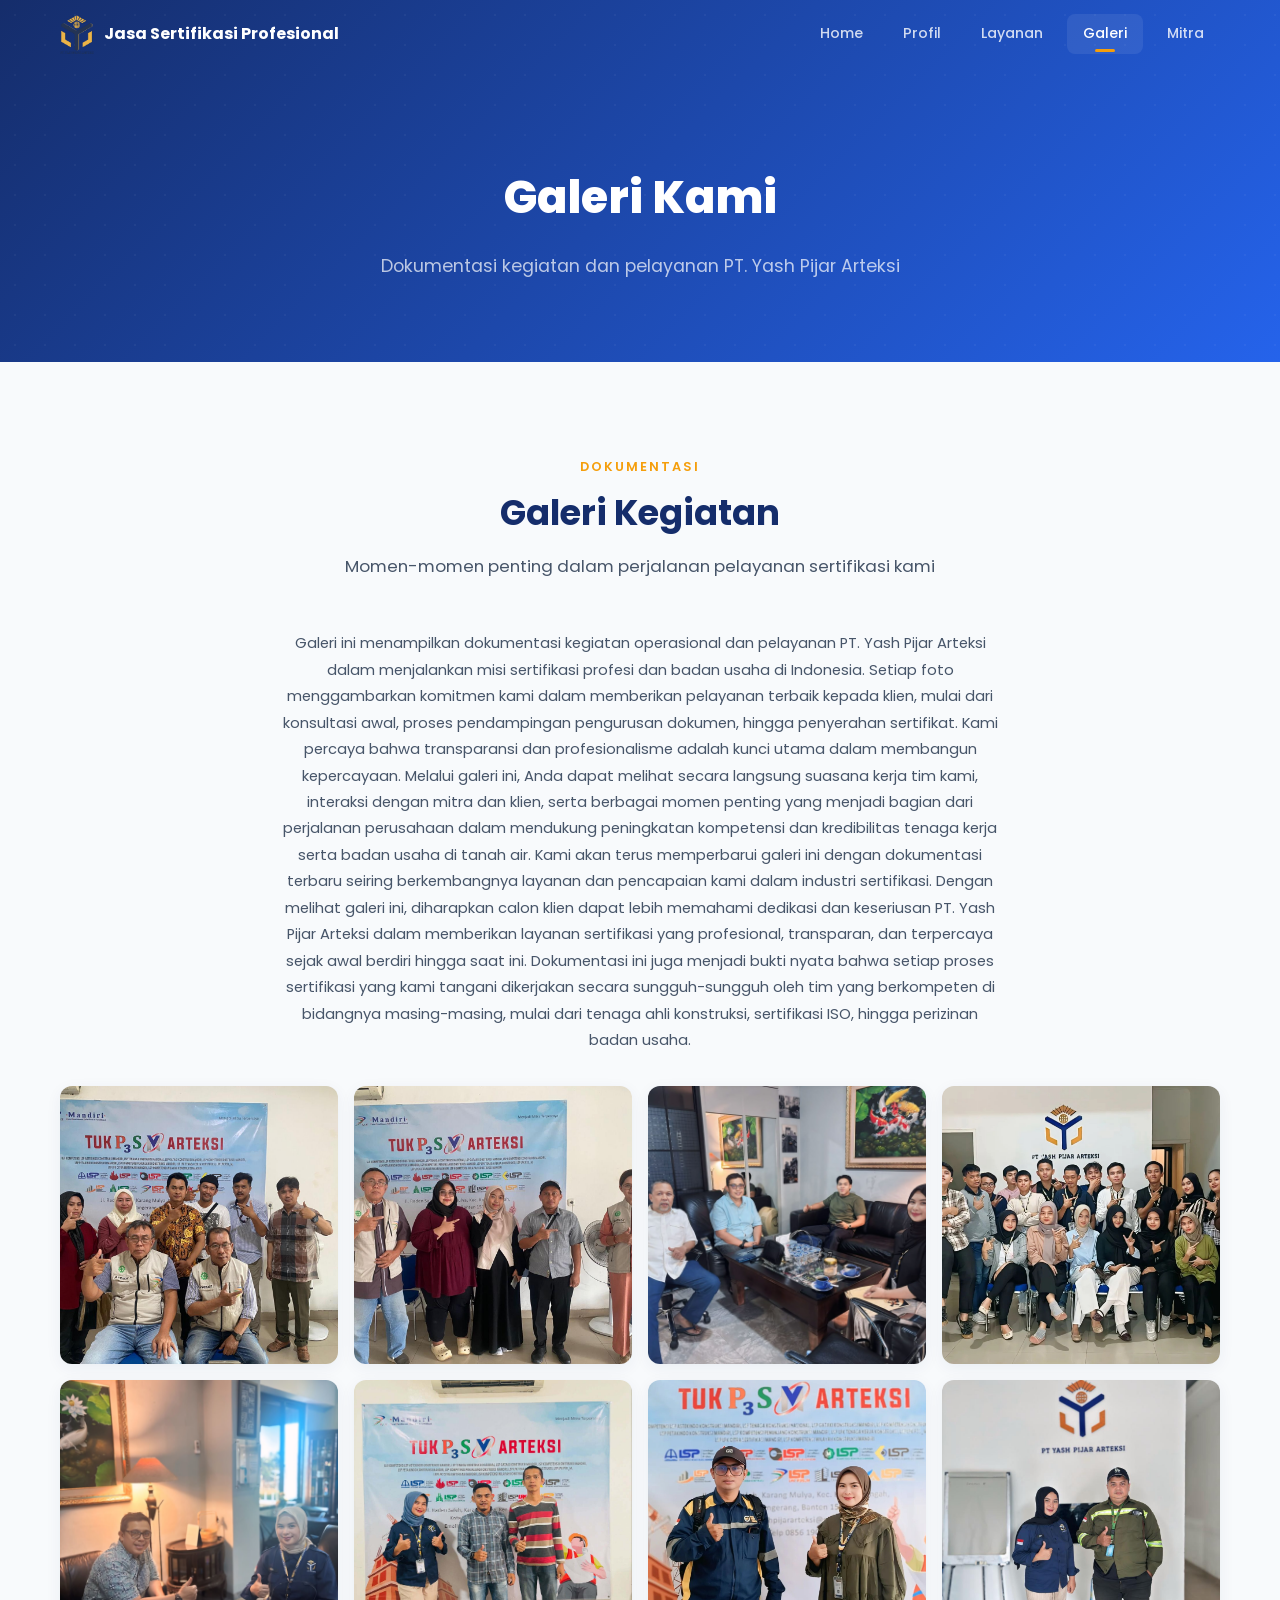
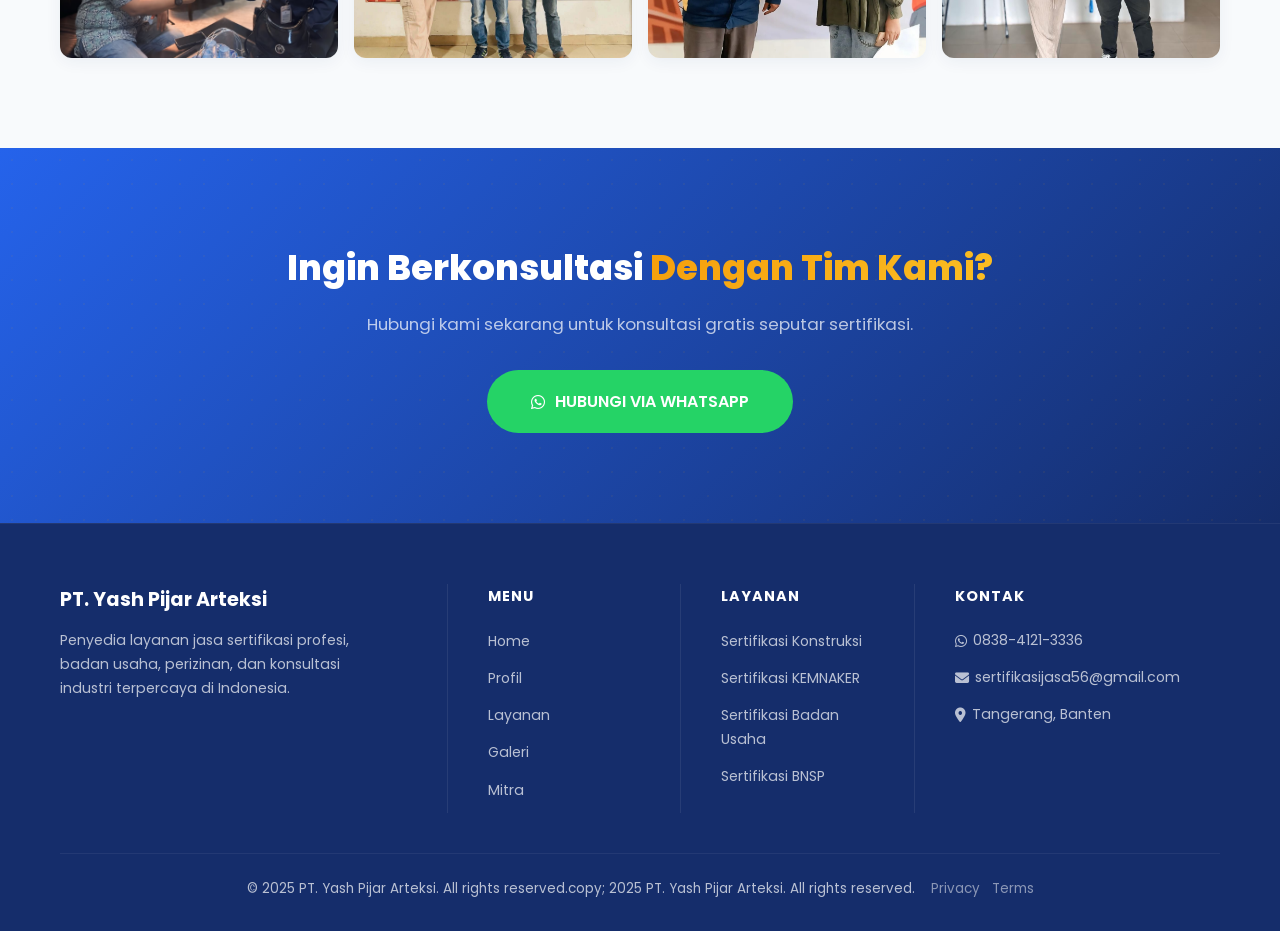
==== galeri.html @ 496b5fbd "tambah paragraf deskriptif di halaman mitra dan galeri untuk penuhi 300+ kata" ====
<!DOCTYPE html>
<html lang="id">
<head>
  <meta charset="UTF-8">
  <meta name="viewport" content="width=device-width, initial-scale=1.0, maximum-scale=1.0, user-scalable=no">
  <title>Galeri Kegiatan | PT. Yash Pijar Arteksi</title>
  <meta name="description" content="Galeri foto kegiatan dan dokumentasi PT. Yash Pijar Arteksi — perusahaan jasa sertifikasi profesi dan badan usaha di Tangerang.">
  <meta name="robots" content="index, follow">
  <link rel="canonical" href="https://gosertify.my.id/galeri.html">
  <meta property="og:title" content="Galeri Kegiatan | PT. Yash Pijar Arteksi">
  <meta property="og:description" content="Galeri foto kegiatan dan dokumentasi PT. Yash Pijar Arteksi.">
  <meta property="og:image" content="https://gosertify.my.id/assets/Logo/gosertify.svg">
  <meta property="og:url" content="https://gosertify.my.id/galeri.html">
  <meta property="og:type" content="website">
  <meta property="og:locale" content="id_ID">
  <meta name="twitter:card" content="summary_large_image">
  <meta name="twitter:title" content="Galeri Kegiatan | PT. Yash Pijar Arteksi">
  <meta name="twitter:description" content="Galeri foto kegiatan dan dokumentasi PT. Yash Pijar Arteksi.">
  <meta name="twitter:image" content="https://gosertify.my.id/assets/Logo/gosertify.svg">
  <link rel="icon" type="image/svg+xml" href="assets/Logo/gosertify.svg">
  <link rel="preconnect" href="https://fonts.googleapis.com">
  <link rel="preconnect" href="https://fonts.gstatic.com" crossorigin>
  <link href="https://fonts.googleapis.com/css2?family=Poppins:wght@400;500;600;700;800&display=swap&font-display=swap" rel="stylesheet">
  <link rel="stylesheet" href="https://cdnjs.cloudflare.com/ajax/libs/font-awesome/6.5.0/css/all.min.css">
  <link rel="stylesheet" href="css/style.css">
  <link rel="preload" href="assets/Logo/logo-pt-yash-pijar-arteksi-rev.png" as="image" type="image/png">
  <link rel="preload" href="css/style.css" as="style">
  <script type="application/ld+json">
  {
    "@context": "https://schema.org",
    "@type": "BreadcrumbList",
    "itemListElement": [
      { "@type": "ListItem", "position": 1, "name": "Home", "item": "https://gosertify.my.id/" },
      { "@type": "ListItem", "position": 2, "name": "Galeri", "item": "https://gosertify.my.id/galeri.html" }
    ]
  }
  </script>
</head>
<body>

  <!-- NAVBAR -->
  <nav class="navbar scrolled">
    <div class="container">
      <a href="index.html" class="nav-logo">
        <img src="assets/Logo/logo-pt-yash-pijar-arteksi-rev.png" alt="PT. Yash Pijar Arteksi - GoSertify" width="40" height="40" class="nav-logo-img">
        <span class="nav-logo-text">Jasa Sertifikasi Profesional</span>
      </a>
      <div class="nav-links">
        <a href="index.html">Home</a>
        <a href="profil.html">Profil</a>
        <a href="layanan.html">Layanan</a>
        <a href="galeri.html" class="active">Galeri</a>
        <a href="mitra.html">Mitra</a>
      </div>
      <button class="nav-hamburger" aria-label="Menu">
        <span></span>
        <span></span>
        <span></span>
      </button>
    </div>
  </nav>

  <!-- PAGE HEADER -->
  <section class="page-header">
    <div class="container">
      <h1 class="reveal">Galeri Kami</h1>
      <p class="reveal">Dokumentasi kegiatan dan pelayanan PT. Yash Pijar Arteksi</p>
    </div>
  </section>

  <!-- GALERI -->
  <section class="section-padding">
    <div class="container">
      <div class="text-center reveal">
        <span class="section-tag">Dokumentasi</span>
        <h2 class="section-title">Galeri Kegiatan</h2>
        <p class="section-subtitle">Momen-momen penting dalam perjalanan pelayanan sertifikasi kami</p>
        <p style="max-width:720px;margin:0 auto 32px;color:#475569;font-size:0.92rem;line-height:1.8;">
          Galeri ini menampilkan dokumentasi kegiatan operasional dan pelayanan PT. Yash Pijar Arteksi dalam menjalankan misi sertifikasi profesi dan badan usaha di Indonesia. Setiap foto menggambarkan komitmen kami dalam memberikan pelayanan terbaik kepada klien, mulai dari konsultasi awal, proses pendampingan pengurusan dokumen, hingga penyerahan sertifikat. Kami percaya bahwa transparansi dan profesionalisme adalah kunci utama dalam membangun kepercayaan. Melalui galeri ini, Anda dapat melihat secara langsung suasana kerja tim kami, interaksi dengan mitra dan klien, serta berbagai momen penting yang menjadi bagian dari perjalanan perusahaan dalam mendukung peningkatan kompetensi dan kredibilitas tenaga kerja serta badan usaha di tanah air. Kami akan terus memperbarui galeri ini dengan dokumentasi terbaru seiring berkembangnya layanan dan pencapaian kami dalam industri sertifikasi. Dengan melihat galeri ini, diharapkan calon klien dapat lebih memahami dedikasi dan keseriusan PT. Yash Pijar Arteksi dalam memberikan layanan sertifikasi yang profesional, transparan, dan terpercaya sejak awal berdiri hingga saat ini. Dokumentasi ini juga menjadi bukti nyata bahwa setiap proses sertifikasi yang kami tangani dikerjakan secara sungguh-sungguh oleh tim yang berkompeten di bidangnya masing-masing, mulai dari tenaga ahli konstruksi, sertifikasi ISO, hingga perizinan badan usaha.
        </p>
      </div>
      <div class="gallery-grid">
        <div class="gallery-item reveal"><img src="assets/Galeri/Galeri-Yash-Pijar-Arteksi-1.jpeg" alt="Dokumentasi kegiatan sertifikasi PT. Yash Pijar Arteksi" loading="lazy" width="400" height="400"></div>
        <div class="gallery-item reveal"><img src="assets/Galeri/Galeri-Yash-Pijar-Arteksi-2.jpeg" alt="Dokumentasi pelayanan sertifikasi" loading="lazy" width="400" height="400"></div>
        <div class="gallery-item reveal"><img src="assets/Galeri/Galeri-Yash-Pijar-Arteksi-3-1536x1152.jpeg" alt="Kegiatan tim PT. Yash Pijar Arteksi" loading="lazy" width="400" height="400"></div>
        <div class="gallery-item reveal"><img src="assets/Galeri/Galeri-Yash-Pijar-Arteksi-4.jpg" alt="Foto bersama klien sertifikasi" loading="lazy" width="400" height="400"></div>
        <div class="gallery-item reveal"><img src="assets/Galeri/Galeri-Yash-Pijar-Arteksi-5.jpeg" alt="Dokumentasi GoSertify" loading="lazy" width="400" height="400"></div>
        <div class="gallery-item reveal"><img src="assets/Galeri/Galeri-Yash-Pijar-Arteksi-6.jpg" alt="Kegiatan perusahaan jasa sertifikasi" loading="lazy" width="400" height="400"></div>
        <div class="gallery-item reveal"><img src="assets/Galeri/Galeri-Yash-Pijar-Arteksi-7a.jpg" alt="Pelayanan sertifikasi profesi" loading="lazy" width="400" height="400"></div>
        <div class="gallery-item reveal"><img src="assets/Galeri/Galeri-Yash-Pijar-Arteksi-8.jpeg" alt="Dokumentasi PT. Yash Pijar Arteksi" loading="lazy" width="400" height="400"></div>
      </div>
    </div>
  </section>

  <!-- CTA -->
  <section class="cta-section section-padding">
    <div class="container">
      <div class="reveal">
        <h2>Ingin Berkonsultasi <span>Dengan Tim Kami?</span></h2>
        <p>Hubungi kami sekarang untuk konsultasi gratis seputar sertifikasi.</p>
        <a href="https://wa.me/6283841213336?text=Halo%20ARIL%20HIDAYAT%2C%20saya%20tertarik%20dengan%20jasa%20sertifikasi%20dan%20perizinan%20yang%20ditawarkan.%20Saya%20ingin%20konsultasi." target="_blank" class="btn btn-wa btn-lg wa-link" aria-label="Hubungi via WhatsApp">
          <i class="fab fa-whatsapp"></i> HUBUNGI VIA WHATSAPP
        </a>
      </div>
    </div>
  </section>

  <!-- FOOTER -->
  <footer class="footer">
    <div class="container">
      <div class="footer-grid">
        <div class="footer-brand">
          <h3>PT. Yash Pijar Arteksi</h3>
          <p>Penyedia layanan jasa sertifikasi profesi, badan usaha, perizinan, dan konsultasi industri terpercaya di Indonesia.</p>

        </div>
        <div class="footer-col">
          <h4>Menu</h4>
          <ul>
            <li><a href="index.html">Home</a></li>
            <li><a href="profil.html">Profil</a></li>
            <li><a href="layanan.html">Layanan</a></li>
            <li><a href="galeri.html">Galeri</a></li>
            <li><a href="mitra.html">Mitra</a></li>
          </ul>
        </div>
        <div class="footer-col">
          <h4>Layanan</h4>
          <ul>
            <li><a href="layanan.html">Sertifikasi Konstruksi</a></li>
            <li><a href="layanan.html">Sertifikasi KEMNAKER</a></li>
            <li><a href="layanan.html">Sertifikasi Badan Usaha</a></li>
            <li><a href="layanan.html">Sertifikasi BNSP</a></li>
          </ul>
        </div>
        <div class="footer-col">
          <h4>Kontak</h4>
          <ul>
            <li><a href="https://wa.me/6283841213336" target="_blank"><i class="fab fa-whatsapp"></i> 0838-4121-3336</a></li>
            <li><a href="mailto:sertifikasijasa56@gmail.com"><i class="fas fa-envelope"></i> sertifikasijasa56@gmail.com</a></li>
            <li><a href="https://maps.google.com/?q=Ruko+Bumi+Permata+Indah+Jl+Raden+Saleh+No+48+Karang+Mulya+Karang+Tengah+Tangerang+Banten+15157" target="_blank"><i class="fas fa-map-marker-alt"></i> Tangerang, Banten</a></li>
          </ul>
        </div>
      </div>
      <div class="footer-bottom">
        <span><span>&copy; 2025 PT. Yash Pijar Arteksi. All rights reserved.</span>copy; 2025 PT. Yash Pijar Arteksi. All rights reserved. <a href="privacy.html" style="color:rgba(255,255,255,0.5);margin-left:12px;">Privacy</a> <a href="terms.html" style="color:rgba(255,255,255,0.5);margin-left:8px;">Terms</a></span>

      </div>
    </div>
  </footer>

  <!-- AdSense placeholder: footer (invisible until activated) -->
  <!-- <div class="ad-placement ad-footer" style="min-height:90px;background:transparent;margin:16px 0;display:none;"></div> -->

  <script defer src="js/main.js"></script>
</body>
</html>
---- css/style.css ----
*,
*::before,
*::after {
  margin: 0;
  padding: 0;
  box-sizing: border-box;
}

:root {
  --primary: #152D6B;
  --secondary: #2563EB;
  --accent: #F59E0B;
  --accent-hover: #d97706;
  --light: #F8FAFC;
  --text-dark: #1E293B;
  --text-light: #FFFFFF;
  --shadow-sm: 0 1px 3px rgba(0, 0, 0, 0.1);
  --shadow-md: 0 4px 20px rgba(0, 0, 0, 0.12);
  --shadow-lg: 0 10px 40px rgba(0, 0, 0, 0.2);
  --radius-sm: 8px;
  --radius-md: 12px;
  --radius-lg: 20px;
  --transition: 0.3s cubic-bezier(0.4, 0, 0.2, 1);
  --font: 'Poppins', sans-serif;
}

html {
  scroll-behavior: smooth;
  font-size: 16px;
  touch-action: pan-y;
}

body {
  font-family: var(--font);
  color: var(--text-dark);
  background: var(--light);
  line-height: 1.7;
  overflow-x: hidden;
}

a {
  text-decoration: none;
  color: inherit;
}

ul {
  list-style: none;
}

img {
  max-width: 100%;
  display: block;
}

.container {
  max-width: 1200px;
  margin: 0 auto;
  padding: 0 20px;
}

.section-padding {
  padding: 90px 0;
}

.section-tag {
  display: inline-block;
  font-size: 0.8rem;
  font-weight: 600;
  letter-spacing: 2px;
  text-transform: uppercase;
  color: var(--accent);
  margin-bottom: 12px;
}

.section-title {
  font-size: 2.2rem;
  font-weight: 700;
  color: var(--primary);
  margin-bottom: 16px;
  line-height: 1.3;
}

.section-subtitle {
  font-size: 1.05rem;
  color: #475569;
  max-width: 640px;
  margin: 0 auto 50px auto;
  text-align: center;
}

.text-center {
  text-align: center;
}

.btn {
  display: inline-flex;
  align-items: center;
  gap: 10px;
  padding: 14px 32px;
  border-radius: 50px;
  font-family: var(--font);
  font-size: 0.9rem;
  font-weight: 600;
  border: none;
  cursor: pointer;
  transition: var(--transition);
  white-space: nowrap;
}

.btn-primary {
  background: var(--accent);
  color: var(--primary);
}

.btn-primary:hover {
  background: var(--accent-hover);
  transform: translateY(-2px);
  box-shadow: 0 8px 25px rgba(245, 158, 11, 0.35);
}

.btn-outline {
  background: transparent;
  color: var(--text-light);
  border: 2px solid rgba(255, 255, 255, 0.3);
}

.btn-outline:hover {
  border-color: var(--accent);
  color: var(--accent);
  transform: translateY(-2px);
}

.btn-wa {
  background: #25D366;
  color: #fff;
}

.btn-wa:hover {
  background: #1da851;
  transform: translateY(-2px);
  box-shadow: 0 8px 25px rgba(37, 211, 102, 0.35);
}

.btn-lg {
  padding: 18px 44px;
  font-size: 1rem;
}

.btn-pulse {
  animation: pulse 2s infinite;
}

/* ===== NAVBAR ===== */
.navbar {
  position: fixed;
  top: 0;
  left: 0;
  right: 0;
  z-index: 1000;
  padding: 14px 0;
  transition: var(--transition);
  background: transparent;
}

.navbar.scrolled {
  background: rgba(21, 45, 107, 0.92);
  backdrop-filter: blur(16px);
  -webkit-backdrop-filter: blur(16px);
  border-bottom: 1px solid rgba(255, 255, 255, 0.06);
  padding: 10px 0;
}

.navbar .container {
  display: flex;
  align-items: center;
  justify-content: space-between;
  flex-wrap: nowrap;
}

.nav-logo {
  display: flex;
  align-items: center;
  gap: 10px;
}
.nav-logo-img {
  height: 40px;
  width: auto;
  display: block;
}
.nav-logo-text {
  color: var(--text-light);
  font-weight: 700;
  font-size: 1rem;
  white-space: nowrap;
}

.nav-links {
  display: flex;
  align-items: center;
  gap: 8px;
}

.nav-links a {
  color: rgba(255, 255, 255, 0.8);
  padding: 8px 16px;
  border-radius: 8px;
  font-size: 0.88rem;
  font-weight: 500;
  transition: var(--transition);
  position: relative;
}

.nav-links a:hover,
.nav-links a.active {
  color: var(--text-light);
  background: rgba(255, 255, 255, 0.08);
}

.nav-links a.active::after {
  content: '';
  position: absolute;
  bottom: 2px;
  left: 50%;
  transform: translateX(-50%);
  width: 20px;
  height: 3px;
  background: var(--accent);
  border-radius: 2px;
}

.nav-hamburger {
  display: none;
  flex-direction: column;
  gap: 5px;
  cursor: pointer;
  padding: 8px;
  background: rgba(255,255,255,0.1);
  border: none;
  border-radius: 8px;
  margin-left: 8px;
}

.nav-hamburger span {
  width: 26px;
  height: 2.5px;
  background: var(--text-light);
  border-radius: 2px;
  transition: var(--transition);
}

.nav-hamburger.active span:nth-child(1) {
  transform: rotate(45deg) translate(5px, 5px);
}

.nav-hamburger.active span:nth-child(2) {
  opacity: 0;
}

.nav-hamburger.active span:nth-child(3) {
  transform: rotate(-45deg) translate(5px, -5px);
}

/* ===== HERO ===== */
.hero {
  min-height: 100vh;
  background: linear-gradient(135deg, var(--primary) 0%, var(--secondary) 70%, #0F2440 100%);
  display: flex;
  align-items: center;
  position: relative;
  overflow: hidden;
  padding-top: 80px;
}

.hero::before {
  content: '';
  position: absolute;
  inset: 0;
  background-image: radial-gradient(rgba(255, 255, 255, 0.04) 1px, transparent 1px);
  background-size: 30px 30px;
}

.hero-particles {
  position: absolute;
  inset: 0;
  overflow: hidden;
}

.hero-particles span {
  position: absolute;
  width: 6px;
  height: 6px;
  background: rgba(245, 158, 11, 0.25);
  border-radius: 50%;
  animation: float 8s infinite ease-in-out;
}

.hero-particles span:nth-child(1) { top: 15%; left: 10%; animation-delay: 0s; }
.hero-particles span:nth-child(2) { top: 30%; left: 85%; animation-delay: 1s; width: 10px; height: 10px; }
.hero-particles span:nth-child(3) { top: 70%; left: 20%; animation-delay: 2s; }
.hero-particles span:nth-child(4) { top: 55%; left: 75%; animation-delay: 3s; width: 8px; height: 8px; }
.hero-particles span:nth-child(5) { top: 85%; left: 50%; animation-delay: 4s; }
.hero-particles span:nth-child(6) { top: 20%; left: 45%; animation-delay: 0.5s; }

@keyframes float {
  0%, 100% { transform: translateY(0) scale(1); opacity: 0.4; }
  50% { transform: translateY(-30px) scale(1.3); opacity: 0.8; }
}

.hero .container {
  position: relative;
  z-index: 2;
  text-align: center;
}

.hero-badge {
  display: inline-flex;
  align-items: center;
  gap: 8px;
  background: rgba(245, 158, 11, 0.12);
  border: 1px solid rgba(245, 158, 11, 0.25);
  color: var(--accent);
  padding: 8px 20px;
  border-radius: 50px;
  font-size: 0.82rem;
  font-weight: 500;
  margin-bottom: 28px;
}

.hero-title {
  font-size: 3.5rem;
  font-weight: 800;
  color: var(--text-light);
  line-height: 1.15;
  margin-bottom: 20px;
}

.hero-title .highlight {
  background: linear-gradient(135deg, var(--accent), #FBBF24);
  -webkit-background-clip: text;
  -webkit-text-fill-color: transparent;
  background-clip: text;
}

.hero-title .cursor {
  display: inline-block;
  width: 3px;
  height: 1em;
  background: var(--accent);
  margin-left: 4px;
  animation: blink 0.8s infinite;
  vertical-align: text-bottom;
}

@keyframes blink {
  0%, 100% { opacity: 1; }
  50% { opacity: 0; }
}

.hero-subtitle {
  font-size: 1.15rem;
  color: rgba(255, 255, 255, 0.7);
  max-width: 620px;
  margin: 0 auto 36px auto;
}

.hero-actions {
  display: flex;
  align-items: center;
  justify-content: center;
  gap: 16px;
  flex-wrap: wrap;
  margin-bottom: 50px;
}

.hero-stats {
  display: flex;
  justify-content: center;
  gap: 40px;
  flex-wrap: wrap;
}

.hero-stat {
  text-align: center;
}

.hero-stat .number {
  font-size: 2.5rem;
  font-weight: 800;
  color: var(--accent);
  line-height: 1.2;
}

.hero-stat .label {
  font-size: 0.85rem;
  color: rgba(255, 255, 255, 0.6);
  font-weight: 400;
}

.hero-features {
  display: grid;
  grid-template-columns: repeat(4, 1fr);
  gap: 20px;
  margin-top: 50px;
  max-width: 900px;
  margin-left: auto;
  margin-right: auto;
}

.hero-feature {
  background: rgba(255, 255, 255, 0.05);
  border: 1px solid rgba(255, 255, 255, 0.08);
  border-radius: var(--radius-md);
  padding: 20px;
  text-align: center;
  transition: var(--transition);
}

.hero-feature:hover {
  background: rgba(255, 255, 255, 0.1);
  transform: translateY(-4px);
}

.hero-feature .icon {
  font-size: 1.5rem;
  color: var(--accent);
  margin-bottom: 8px;
}

.hero-feature h4 {
  color: var(--text-light);
  font-size: 0.8rem;
  font-weight: 600;
  letter-spacing: 0.5px;
}

@media (min-width: 769px) {
  .hero-features {
    gap: 0;
  }
  .hero-feature {
    border-right: 1px solid rgba(255,255,255,0.12);
    border-radius: 0;
  }
  .hero-feature:first-child {
    border-radius: var(--radius-md) 0 0 var(--radius-md);
  }
  .hero-feature:last-child {
    border-right: none;
    border-radius: 0 var(--radius-md) var(--radius-md) 0;
  }
  .footer-grid > * {
    border-right: 1px solid rgba(255,255,255,0.08);
    padding-right: 40px;
  }
  .footer-grid > *:last-child {
    border-right: none;
  }
}

/* ===== PAGE HEADER ===== */
.page-header {
  padding: 160px 0 80px;
  background: linear-gradient(135deg, var(--primary) 0%, var(--secondary) 100%);
  position: relative;
  overflow: hidden;
  text-align: center;
}

.page-header::before {
  content: '';
  position: absolute;
  inset: 0;
  background-image: radial-gradient(rgba(255, 255, 255, 0.04) 1px, transparent 1px);
  background-size: 30px 30px;
}

.page-header h1 {
  font-size: 2.8rem;
  font-weight: 800;
  color: var(--text-light);
  margin-bottom: 16px;
  position: relative;
  z-index: 1;
}

.page-header p {
  font-size: 1.1rem;
  color: rgba(255, 255, 255, 0.7);
  max-width: 600px;
  margin: 0 auto;
  position: relative;
  z-index: 1;
}

/* ===== ABOUT SECTION ===== */
.about-grid {
  display: grid;
  grid-template-columns: 1fr 1fr;
  gap: 60px;
  align-items: center;
}

.about-content {
  position: relative;
  padding-left: 24px;
}

.about-content::before {
  content: '';
  position: absolute;
  left: 0;
  top: 0;
  width: 4px;
  height: 100%;
  background: linear-gradient(180deg, var(--accent), var(--accent-hover));
  border-radius: 4px;
}

.about-content > .section-tag {
  margin-bottom: 8px;
}

.about-content > .section-title {
  margin-bottom: 20px;
}

.about-content p {
  color: #475569;
  margin-bottom: 20px;
  font-size: 1rem;
  line-height: 1.8;
}

.about-content p strong {
  color: var(--primary);
}

.about-visual {
  display: grid;
  grid-template-columns: 1fr 1fr;
  gap: 16px;
}

.about-card {
  background: var(--text-light);
  border-radius: var(--radius-md);
  padding: 28px 24px;
  box-shadow: 0 4px 20px rgba(21, 45, 107, 0.06);
  text-align: center;
  transition: all 0.3s ease;
  border: 1px solid #E2E8F0;
}

.about-card:hover {
  transform: translateY(-6px);
  box-shadow: 0 8px 30px rgba(21, 45, 107, 0.1);
  border-color: var(--accent);
}

.about-card .icon {
  width: 56px;
  height: 56px;
  border-radius: 16px;
  background: linear-gradient(135deg, rgba(245, 158, 11, 0.1), rgba(245, 158, 11, 0.05));
  display: flex;
  align-items: center;
  justify-content: center;
  font-size: 1.4rem;
  color: var(--accent);
  margin: 0 auto 14px;
  transition: all 0.3s ease;
}

.about-card:hover .icon {
  background: linear-gradient(135deg, var(--accent), var(--accent-hover));
  color: #fff;
  transform: scale(1.1) rotate(-5deg);
}

.about-card h4 {
  font-size: 1rem;
  font-weight: 700;
  color: var(--primary);
  margin-bottom: 6px;
}

.about-card p {
  font-size: 0.85rem;
  color: #475569;
  margin: 0;
}

/* ===== VISI MISI ===== */
.visi-misi-grid {
  display: grid;
  grid-template-columns: 1fr 1fr;
  gap: 40px;
}

.visi-card,
.misi-card {
  background: var(--text-light);
  border-radius: var(--radius-lg);
  padding: 40px;
  box-shadow: 0 4px 20px rgba(21, 45, 107, 0.06);
  border: 1px solid #E2E8F0;
  transition: all 0.3s ease;
  position: relative;
  overflow: hidden;
}

.visi-card::after,
.misi-card::after {
  content: '';
  position: absolute;
  top: 0;
  left: 0;
  right: 0;
  height: 4px;
  border-radius: var(--radius-lg) var(--radius-lg) 0 0;
}

.visi-card::after { background: linear-gradient(90deg, #2563EB, #60A5FA); }
.misi-card::after { background: linear-gradient(90deg, var(--accent), var(--accent-hover)); }

.visi-card:hover,
.misi-card:hover {
  box-shadow: 0 12px 40px rgba(21, 45, 107, 0.1);
  transform: translateY(-4px);
}

.visi-card .icon,
.misi-card .icon {
  width: 56px;
  height: 56px;
  border-radius: 16px;
  display: flex;
  align-items: center;
  justify-content: center;
  font-size: 1.4rem;
  margin-bottom: 20px;
}

.visi-card .icon {
  background: linear-gradient(135deg, #DBEAFE, #EFF6FF);
  color: #2563EB;
}

.misi-card .icon {
  background: linear-gradient(135deg, #FEF3C7, #FFFBEB);
  color: var(--accent-hover);
}

.visi-card h3,
.misi-card h3 {
  font-size: 1.4rem;
  font-weight: 700;
  color: var(--primary);
  margin-bottom: 14px;
}

.visi-card p {
  color: #475569;
  font-style: italic;
  font-size: 1rem;
}

.misi-card ul {
  display: flex;
  flex-direction: column;
  gap: 14px;
}

.misi-card ul li {
  display: flex;
  align-items: flex-start;
  gap: 12px;
  color: #475569;
  font-size: 0.95rem;
}

.misi-card ul li i {
  color: var(--accent);
  margin-top: 4px;
  flex-shrink: 0;
}

/* ===== KEY POINTS ===== */
.keypoints-grid {
  display: grid;
  grid-template-columns: repeat(4, 1fr);
  gap: 24px;
}

.keypoint-card {
  background: var(--text-light);
  border-radius: var(--radius-md);
  padding: 32px 24px;
  text-align: center;
  box-shadow: 0 4px 20px rgba(21, 45, 107, 0.06);
  border: 1px solid #E2E8F0;
  transition: all 0.3s ease;
  position: relative;
}

.keypoint-card:hover {
  transform: translateY(-8px);
  box-shadow: 0 12px 40px rgba(21, 45, 107, 0.1);
  border-color: var(--accent);
}

.keypoint-card .icon {
  width: 64px;
  height: 64px;
  border-radius: 50%;
  background: linear-gradient(135deg, rgba(245, 158, 11, 0.1), rgba(245, 158, 11, 0.05));
  display: flex;
  align-items: center;
  justify-content: center;
  font-size: 1.5rem;
  color: var(--accent);
  margin: 0 auto 16px;
  transition: var(--transition);
}

.keypoint-card:hover .icon {
  background: linear-gradient(135deg, var(--accent), var(--accent-hover));
  color: #fff;
  transform: scale(1.1);
}

.keypoint-card h4 {
  font-size: 1rem;
  font-weight: 700;
  color: var(--primary);
  margin-bottom: 8px;
}

.keypoint-card p {
  font-size: 0.85rem;
  color: #475569;
}

/* ===== SERVICE LIST (LAYANAN PAGE) ===== */
.services-list {
  display: flex;
  flex-direction: column;
  gap: 40px;
  max-width: 960px;
  margin: 0 auto;
}

.service-item {
  display: flex;
  align-items: center;
  gap: 40px;
  background: var(--text-light);
  border-radius: var(--radius-lg);
  padding: 0;
  box-shadow: 0 8px 30px rgba(21, 45, 107, 0.06);
  transition: var(--transition);
  overflow: hidden;
}

.service-item:hover {
  box-shadow: 0 12px 40px rgba(21, 45, 107, 0.1);
  transform: translateY(-4px);
}

.service-item-img {
  flex: 0 0 280px;
  height: 280px;
  overflow: hidden;
}

.service-item-img img {
  width: 100%;
  height: 100%;
  object-fit: cover;
  display: block;
  transition: var(--transition);
}

.service-item:hover .service-item-img img {
  transform: scale(1.05);
}

.service-item-body {
  flex: 1;
  padding: 32px 32px 32px 0;
}

.service-item-reverse {
  flex-direction: row-reverse;
}

.service-item-reverse .service-item-body {
  padding: 32px 0 32px 32px;
}

.service-item-header {
  display: flex;
  align-items: center;
  gap: 16px;
  margin-bottom: 16px;
}

.service-item-num {
  flex-shrink: 0;
  width: 48px;
  height: 48px;
  border-radius: 12px;
  background: linear-gradient(135deg, var(--accent), var(--accent-hover));
  color: #fff;
  display: flex;
  align-items: center;
  justify-content: center;
  font-size: 1rem;
  font-weight: 800;
}

.service-item-header h3 {
  font-size: 1.2rem;
  font-weight: 700;
  color: var(--primary);
  line-height: 1.3;
}

.service-item-desc {
  color: #475569;
  font-size: 0.92rem;
  line-height: 1.7;
  margin-bottom: 20px;
}

.service-item-tags {
  display: flex;
  flex-wrap: wrap;
  gap: 8px;
}

.service-item-tags span {
  background: linear-gradient(135deg, rgba(245, 158, 11, 0.08), rgba(245, 158, 11, 0.03));
  color: #92400E;
  padding: 6px 16px;
  border-radius: 20px;
  font-size: 0.8rem;
  font-weight: 600;
  transition: var(--transition);
}

.service-item-tags span:hover {
  background: linear-gradient(135deg, var(--accent), var(--accent-hover));
  color: #fff;
  transform: translateY(-2px);
}

@media (max-width: 768px) {
  .services-list {
    gap: 28px;
  }
  .service-item {
    flex-direction: column;
    gap: 0;
  }
  .service-item-reverse {
    flex-direction: column;
  }
  .service-item-img {
    flex: none;
    width: 100%;
    height: 200px;
  }
  .service-item-body {
    padding: 24px 20px;
  }
  .service-item-reverse .service-item-body {
    padding: 24px 20px;
  }
  .service-item-header {
    gap: 12px;
  }
  .service-item-num {
    width: 40px;
    height: 40px;
    font-size: 0.85rem;
  }
  .service-item-header h3 {
    font-size: 1rem;
  }
  .service-item-desc {
    font-size: 0.85rem;
  }
  .service-item-tags span {
    font-size: 0.75rem;
    padding: 4px 12px;
  }
}

@media (max-width: 480px) {
  .services-list {
    gap: 20px;
  }
  .service-item-img {
    height: 160px;
  }
  .service-item-body {
    padding: 20px 16px;
  }
  .service-item-reverse .service-item-body {
    padding: 20px 16px;
  }
  .service-item-header {
    flex-direction: column;
    align-items: flex-start;
    gap: 8px;
  }
  .service-item-num {
    width: 36px;
    height: 36px;
    font-size: 0.8rem;
  }
  .service-item-header h3 {
    font-size: 0.92rem;
  }
  .service-item-desc {
    font-size: 0.82rem;
  }
  .service-item-tags span {
    font-size: 0.72rem;
    padding: 4px 10px;
  }
}

/* ===== SERVICES ===== */
.services-grid {
  display: grid;
  grid-template-columns: repeat(4, 1fr);
  gap: 24px;
}

.service-card {
  background: var(--text-light);
  border-radius: var(--radius-md);
  padding: 32px 24px;
  text-align: center;
  box-shadow: var(--shadow-sm);
  border: 1px solid #E2E8F0;
  transition: var(--transition);
  position: relative;
  overflow: hidden;
}

.service-card::before {
  content: '';
  position: absolute;
  top: 0;
  left: 0;
  right: 0;
  height: 4px;
  background: linear-gradient(90deg, var(--accent), var(--accent-hover));
  transform: scaleX(0);
  transition: var(--transition);
}

.service-card:hover::before {
  transform: scaleX(1);
}

.service-card:hover {
  transform: translateY(-8px);
  box-shadow: var(--shadow-md);
}

.service-card .icon {
  width: 60px;
  height: 60px;
  border-radius: 16px;
  background: linear-gradient(135deg, rgba(245, 158, 11, 0.1), rgba(245, 158, 11, 0.05));
  display: flex;
  align-items: center;
  justify-content: center;
  font-size: 1.4rem;
  color: var(--accent);
  margin: 0 auto 18px;
  transition: var(--transition);
}

.service-card:hover .icon {
  background: linear-gradient(135deg, var(--accent), var(--accent-hover));
  color: #fff;
}

.service-card h4 {
  font-size: 1rem;
  font-weight: 700;
  color: var(--primary);
  margin-bottom: 10px;
}

.service-card p {
  font-size: 0.85rem;
  color: #475569;
}

/* ===== BADGE GRID ===== */
.badge-grid {
  display: grid;
  grid-template-columns: repeat(4, 1fr);
  gap: 14px;
}

.badge-item {
  background: var(--text-light);
  border: 1px solid #E2E8F0;
  border-radius: var(--radius-sm);
  padding: 16px 12px;
  text-align: center;
  font-size: 0.78rem;
  font-weight: 600;
  color: var(--text-dark);
  transition: var(--transition);
  cursor: default;
  box-shadow: var(--shadow-sm);
}

.badge-item:hover {
  transform: scale(1.05);
  border-color: var(--accent);
  box-shadow: 0 8px 25px rgba(245, 158, 11, 0.2);
  color: var(--accent);
  background: #FFFBEB;
}

/* ===== MITRA / PARTNERS ===== */
.mitra-grid {
  display: grid;
  grid-template-columns: repeat(5, 1fr);
  gap: 20px;
}

.carousel-scroll {
  position: relative;
  display: flex;
  align-items: center;
}

.carousel-scroll .scroll-x {
  flex: 1;
}

.carousel-btn {
  display: none;
  position: absolute;
  top: 50%;
  transform: translateY(-50%);
  z-index: 3;
  width: 36px;
  height: 36px;
  border-radius: 50%;
  border: 2px solid #E2E8F0;
  background: var(--text-light);
  color: var(--primary);
  font-size: 0.9rem;
  cursor: pointer;
  align-items: center;
  justify-content: center;
  transition: var(--transition);
  box-shadow: var(--shadow-sm);
}

.carousel-btn.prev {
  left: -6px;
}

.carousel-btn.next {
  right: -6px;
}

.carousel-btn:hover {
  border-color: var(--accent);
  color: var(--accent);
  box-shadow: 0 4px 15px rgba(245, 158, 11, 0.2);
}

@media (max-width: 768px) {
  .carousel-btn {
    display: flex;
    left: 4px;
    right: auto;
  }
  .carousel-btn.next {
    left: auto;
    right: 4px;
  }
  .carousel-scroll .scroll-x {
    display: flex;
    gap: 12px;
    overflow-x: auto;
    scroll-snap-type: x mandatory;
    padding: 8px 48px;
    flex-wrap: nowrap;
    -ms-overflow-style: none;
    scrollbar-width: none;
    touch-action: pan-x;
  }
  .carousel-scroll .scroll-x::-webkit-scrollbar {
    display: none;
  }
  .carousel-scroll .scroll-x > * {
    flex: 0 0 85%;
    scroll-snap-align: center;
  }
  .services-grid.scroll-x {
    display: flex;
    gap: 12px;
    overflow-x: auto;
    flex-wrap: nowrap;
    touch-action: pan-x;
    padding: 0 48px;
  }
  .services-grid.scroll-x > * {
    flex: 0 0 85%;
    scroll-snap-align: center;
  }
  #institusiGrid.scroll-x {
    display: flex;
    gap: 12px;
    overflow-x: auto;
    flex-wrap: nowrap;
    touch-action: pan-x;
    padding: 0 48px;
  }
  #institusiGrid.scroll-x > * {
    flex: 0 0 100%;
    scroll-snap-align: center;
  }
}

@media (max-width: 480px) {
  .carousel-btn {
    width: 30px;
    height: 30px;
    font-size: 0.75rem;
    left: 2px;
  }
  .carousel-btn.next {
    left: auto;
    right: 2px;
  }
  .carousel-scroll .scroll-x > *,
  .services-grid.scroll-x > * {
    flex: 0 0 88%;
  }
  #institusiGrid.scroll-x > * {
    flex: 0 0 100%;
  }
  .carousel-scroll .scroll-x {
    padding: 8px 38px;
  }
  .services-grid.scroll-x {
    padding: 0 38px;
  }
  #institusiGrid.scroll-x {
    padding: 0 38px;
  }
}

/* ===== GALLERY ===== */
.gallery-grid {
  display: grid;
  grid-template-columns: repeat(4, 1fr);
  gap: 16px;
}

.gallery-item {
  border-radius: var(--radius-md);
  overflow: hidden;
  box-shadow: 0 4px 16px rgba(21, 45, 107, 0.06);
  transition: var(--transition);
  aspect-ratio: 1;
}

.gallery-item:hover {
  box-shadow: 0 8px 30px rgba(21, 45, 107, 0.12);
  transform: scale(1.03);
}

.gallery-item img {
  width: 100%;
  height: 100%;
  object-fit: cover;
  display: block;
  transition: var(--transition);
}

.gallery-item:hover img {
  transform: scale(1.08);
}

@media (max-width: 768px) {
  .gallery-grid {
    grid-template-columns: repeat(2, 1fr);
    gap: 12px;
  }
}

@media (max-width: 480px) {
  .gallery-grid {
    grid-template-columns: repeat(2, 1fr);
    gap: 8px;
  }
}

/* ===== MITRA ===== */
.mitra-card {
  background: var(--text-light);
  border-radius: var(--radius-md);
  padding: 32px 16px;
  text-align: center;
  transition: var(--transition);
  box-shadow: 0 6px 24px rgba(21, 45, 107, 0.06);
  display: flex;
  flex-direction: column;
  align-items: center;
}

.mitra-card:hover {
  transform: translateY(-6px);
  box-shadow: 0 12px 36px rgba(21, 45, 107, 0.1);
}

.mitra-card h4 {
  font-size: 0.95rem;
  font-weight: 700;
  color: var(--primary);
  margin-top: 12px;
  margin-bottom: 4px;
}

.mitra-card p {
  font-size: 0.78rem;
  color: #94A3B8;
  max-width: 100%;
}

/* ===== MITRA SLIDER ===== */
.mitra-slider {
  position: relative;
  max-width: 960px;
  margin: 48px auto 0;
  overflow: hidden;
  padding: 0 52px;
}

.mitra-slider-track {
  display: flex;
  transition: transform 0.5s cubic-bezier(0.25, 0.46, 0.45, 0.94);
}

.mitra-slide {
  flex: 0 0 100%;
  display: flex;
  flex-direction: column;
  align-items: center;
  justify-content: center;
  text-align: center;
  padding: 40px 24px;
  box-sizing: border-box;
}

.mitra-slide-logo {
  width: 120px;
  height: 120px;
  border-radius: 50%;
  background: var(--text-light);
  box-shadow: 0 6px 24px rgba(21, 45, 107, 0.06);
  display: flex;
  align-items: center;
  justify-content: center;
  padding: 20px;
  margin-bottom: 20px;
  transition: transform 0.3s ease, box-shadow 0.3s ease;
}

.mitra-slide:hover .mitra-slide-logo {
  transform: translateY(-6px) scale(1.05);
  box-shadow: 0 12px 36px rgba(21, 45, 107, 0.12);
}

.mitra-slide-logo img {
  max-width: 100%;
  max-height: 100%;
  object-fit: contain;
}

.mitra-slide h4 {
  font-size: 1.05rem;
  font-weight: 700;
  color: var(--primary);
  margin-bottom: 6px;
}

.mitra-slide p {
  font-size: 0.85rem;
  color: #94A3B8;
  max-width: 260px;
  line-height: 1.4;
}

.mitra-slider-btn {
  position: absolute;
  top: 50%;
  transform: translateY(-50%);
  z-index: 3;
  width: 40px;
  height: 40px;
  border-radius: 50%;
  border: 2px solid #E2E8F0;
  background: var(--text-light);
  color: var(--primary);
  font-size: 1rem;
  cursor: pointer;
  display: flex;
  align-items: center;
  justify-content: center;
  transition: all 0.3s ease;
  box-shadow: 0 2px 12px rgba(21, 45, 107, 0.08);
}

.mitra-slider-btn:hover {
  border-color: var(--accent);
  color: var(--accent);
  box-shadow: 0 4px 16px rgba(245, 158, 11, 0.2);
}

.mitra-slider-prev { left: 4px; }
.mitra-slider-next { right: 4px; }

.mitra-slider-dots {
  display: flex;
  justify-content: center;
  gap: 8px;
  margin-top: 20px;
}

.mitra-slider-dots .dot {
  width: 10px;
  height: 10px;
  border-radius: 50%;
  border: none;
  background: #CBD5E1;
  cursor: pointer;
  transition: all 0.3s ease;
  padding: 0;
}

.mitra-slider-dots .dot.active {
  background: var(--primary);
  transform: scale(1.25);
}

@media (min-width: 769px) {
  .mitra-slider {
    padding: 0 60px;
  }
  .mitra-slide {
    flex: 0 0 calc(100% / 3);
  }
}

@media (max-width: 768px) {
  .mitra-slider-btn {
    width: 36px;
    height: 36px;
    font-size: 0.9rem;
  }
  .mitra-slider-dots {
    display: none;
  }
}

@media (max-width: 480px) {
  .mitra-slider {
    padding: 0 36px;
  }
  .mitra-slider-btn {
    width: 32px;
    height: 32px;
    font-size: 0.8rem;
  }
  .mitra-slider-prev { left: 0; }
  .mitra-slider-next { right: 0; }
  .mitra-slide-logo {
    width: 100px;
    height: 100px;
    padding: 16px;
  }
}

/* ===== LOCATION ===== */
.location-info {
  display: grid;
  grid-template-columns: 1fr 1.5fr;
  gap: 40px;
  align-items: start;
}

.location-detail {
  background: var(--text-light);
  border-radius: var(--radius-md);
  padding: 32px;
  box-shadow: var(--shadow-sm);
  border: 1px solid #E2E8F0;
}

.location-detail h3 {
  font-size: 1.2rem;
  font-weight: 700;
  color: var(--primary);
  margin-bottom: 16px;
}

.location-detail .info-item {
  display: flex;
  gap: 14px;
  margin-bottom: 18px;
  align-items: flex-start;
}

.location-detail .info-item i {
  color: var(--accent);
  font-size: 1.1rem;
  margin-top: 4px;
  width: 20px;
  text-align: center;
}

.location-detail .info-item p {
  color: #475569;
  font-size: 0.92rem;
}

.location-map {
  border-radius: var(--radius-md);
  overflow: hidden;
  box-shadow: var(--shadow-sm);
  border: 1px solid #E2E8F0;
}

.location-map iframe {
  width: 100%;
  height: 320px;
  display: block;
  border: none;
}

/* ===== CTA SECTION ===== */
.cta-section {
  background: linear-gradient(135deg, var(--secondary) 0%, var(--primary) 100%);
  text-align: center;
  position: relative;
  overflow: hidden;
}

.cta-section::before {
  content: '';
  position: absolute;
  inset: 0;
  background-image: radial-gradient(rgba(245, 158, 11, 0.06) 1px, transparent 1px);
  background-size: 24px 24px;
}

.cta-section .container {
  position: relative;
  z-index: 1;
}

.cta-section h2 {
  font-size: 2.2rem;
  font-weight: 800;
  color: var(--text-light);
  margin-bottom: 12px;
}

.cta-section h2 span {
  background: linear-gradient(135deg, var(--accent), #FBBF24);
  -webkit-background-clip: text;
  -webkit-text-fill-color: transparent;
  background-clip: text;
}

.cta-section p {
  color: rgba(255, 255, 255, 0.7);
  margin-bottom: 32px;
  font-size: 1.05rem;
}

/* ===== INSTITUSI GRID (MITRA PAGE) ===== */
#institusiGrid {
  display: flex;
  flex-wrap: wrap;
  justify-content: center;
  gap: 20px;
}
#institusiGrid .mitra-card {
  flex: 0 0 calc(25% - 20px);
  max-width: calc(25% - 20px);
  padding: 36px 20px;
  min-height: 220px;
  justify-content: center;
}
#institusiGrid .logo-wrap {
  width: 90px;
  height: 90px;
  border-radius: 50%;
  display: flex;
  align-items: center;
  justify-content: center;
  margin: 0 auto 16px;
  overflow: hidden;
  background: #fff;
  border: 2px solid #E2E8F0;
  transition: var(--transition);
}
#institusiGrid .mitra-card:hover .logo-wrap {
  border-color: var(--accent);
  box-shadow: 0 4px 20px rgba(245, 158, 11, 0.2);
}
#institusiGrid .logo-wrap img {
  width: 100%;
  height: 100%;
  object-fit: contain;
  padding: 8px;
}
#institusiGrid .mitra-card h4 {
  font-size: 0.9rem;
}
#institusiGrid .mitra-card p {
  font-size: 0.75rem;
}
@media (max-width: 1024px) {
  #institusiGrid .mitra-card {
    flex: 0 0 calc(33.33% - 20px);
    max-width: calc(33.33% - 20px);
    min-height: 200px;
  }
}
@media (max-width: 600px) {
  #institusiGrid {
    gap: 12px;
  }
  #institusiGrid .mitra-card {
    flex: 0 0 calc(33.33% - 12px);
    max-width: calc(33.33% - 12px);
    padding: 20px 12px;
    min-height: 170px;
  }
  #institusiGrid .mitra-card:last-child {
    margin: 0 auto;
  }
  #institusiGrid .logo-wrap {
    width: 64px;
    height: 64px;
    margin-bottom: 12px;
  }
  #institusiGrid .logo-wrap img {
    padding: 6px;
  }
  #institusiGrid .mitra-card h4 {
    font-size: 0.8rem;
  }
  #institusiGrid .mitra-card p {
    font-size: 0.68rem;
  }
}
@media (max-width: 380px) {
  #institusiGrid {
    gap: 10px;
  }
  #institusiGrid .mitra-card {
    flex: 0 0 calc(33.33% - 10px);
    max-width: calc(33.33% - 10px);
    padding: 16px 8px;
    min-height: 150px;
  }
  #institusiGrid .mitra-card:last-child {
    margin: 0 auto;
  }
  #institusiGrid .logo-wrap {
    width: 52px;
    height: 52px;
    margin-bottom: 8px;
  }
  #institusiGrid .logo-wrap img {
    padding: 4px;
  }
  #institusiGrid .mitra-card h4 {
    font-size: 0.75rem;
  }
  #institusiGrid .mitra-card p {
    font-size: 0.62rem;
  }
}

/* ===== FOOTER ===== */
.footer {
  background: var(--primary);
  color: rgba(255, 255, 255, 0.7);
  padding: 60px 0 30px;
  border-top: 1px solid rgba(255, 255, 255, 0.06);
}

.footer-grid {
  display: grid;
  grid-template-columns: 2fr 1fr 1fr 1.2fr;
  gap: 40px;
  margin-bottom: 40px;
}

.footer-brand h3 {
  font-size: 1.2rem;
  font-weight: 700;
  color: var(--text-light);
  margin-bottom: 12px;
}

.footer-brand p {
  font-size: 0.88rem;
  line-height: 1.7;
  max-width: 320px;
}

.footer-col h4 {
  font-size: 0.9rem;
  font-weight: 700;
  color: var(--text-light);
  margin-bottom: 18px;
  text-transform: uppercase;
  letter-spacing: 1px;
}

.footer-col ul li {
  margin-bottom: 10px;
}

.footer-col ul li a {
  font-size: 0.88rem;
  transition: var(--transition);
  display: inline-flex;
  align-items: center;
  gap: 6px;
}

.footer-col ul li a:hover {
  color: var(--accent);
  padding-left: 4px;
}

.footer-bottom {
  border-top: 1px solid rgba(255, 255, 255, 0.06);
  padding-top: 24px;
  display: flex;
  justify-content: center;
  align-items: center;
  flex-wrap: wrap;
  gap: 12px;
  font-size: 0.84rem;
}

.footer-socials {
  display: flex;
  gap: 12px;
}

.footer-socials a {
  width: 38px;
  height: 38px;
  border-radius: 50%;
  background: rgba(255, 255, 255, 0.06);
  display: flex;
  align-items: center;
  justify-content: center;
  font-size: 0.95rem;
  transition: var(--transition);
}

.footer-socials a:hover {
  background: var(--accent);
  color: var(--primary);
  transform: translateY(-3px);
}

/* ===== MODAL ===== */
.modal-overlay {
  position: fixed;
  inset: 0;
  z-index: 9999;
  background: rgba(0, 0, 0, 0.6);
  backdrop-filter: blur(6px);
  display: none;
  align-items: center;
  justify-content: center;
  padding: 20px;
}

.modal-overlay.active {
  display: flex;
}

.modal {
  background: var(--text-light);
  border-radius: var(--radius-lg);
  width: 100%;
  max-width: 480px;
  padding: 40px 36px 32px;
  position: relative;
  box-shadow: var(--shadow-lg);
  animation: modalIn 0.3s ease;
}

@keyframes modalIn {
  from { opacity: 0; transform: scale(0.92) translateY(20px); }
  to { opacity: 1; transform: scale(1) translateY(0); }
}

.modal-close {
  position: absolute;
  top: 16px;
  right: 16px;
  width: 36px;
  height: 36px;
  border-radius: 50%;
  border: none;
  background: #F1F5F9;
  color: #475569;
  font-size: 1.1rem;
  cursor: pointer;
  display: flex;
  align-items: center;
  justify-content: center;
  transition: var(--transition);
}

.modal-close:hover {
  background: #E2E8F0;
  color: var(--text-dark);
}

.modal-icon {
  width: 56px;
  height: 56px;
  border-radius: 16px;
  background: linear-gradient(135deg, rgba(245, 158, 11, 0.12), rgba(245, 158, 11, 0.06));
  display: flex;
  align-items: center;
  justify-content: center;
  font-size: 1.4rem;
  color: var(--accent);
  margin-bottom: 16px;
}

.modal h3 {
  font-size: 1.3rem;
  font-weight: 700;
  color: var(--primary);
  margin-bottom: 6px;
}

.modal .modal-service-name {
  font-size: 0.9rem;
  color: #475569;
  margin-bottom: 24px;
}

.modal-form {
  display: flex;
  flex-direction: column;
  gap: 16px;
}

.form-group {
  display: flex;
  flex-direction: column;
  gap: 6px;
}

.form-group label {
  font-size: 0.82rem;
  font-weight: 600;
  color: var(--text-dark);
}

.form-group input {
  padding: 12px 16px;
  border: 1.5px solid #E2E8F0;
  border-radius: var(--radius-sm);
  font-family: var(--font);
  font-size: 0.92rem;
  color: var(--text-dark);
  transition: var(--transition);
  background: var(--light);
}

.form-group input:focus {
  outline: none;
  border-color: var(--accent);
  box-shadow: 0 0 0 3px rgba(245, 158, 11, 0.12);
  background: #fff;
}

.modal-form .btn {
  width: 100%;
  justify-content: center;
  margin-top: 4px;
  padding: 14px;
}

.badge-item,
.service-card {
  cursor: pointer;
}

/* ===== SCROLL REVEAL ===== */
.reveal {
  opacity: 0;
  transform: translateY(30px);
  transition: opacity 0.7s ease, transform 0.7s ease;
}

.reveal.visible {
  opacity: 1;
  transform: translateY(0);
}

/* ===== PULSE ANIMATION ===== */
@keyframes pulse {
  0% { box-shadow: 0 0 0 0 rgba(37, 211, 102, 0.5); }
  70% { box-shadow: 0 0 0 16px rgba(37, 211, 102, 0); }
  100% { box-shadow: 0 0 0 0 rgba(37, 211, 102, 0); }
}

/* ===== WA MODAL ===== */
.wa-modal-overlay {
  position: fixed;
  inset: 0;
  z-index: 10002;
  background: rgba(0, 0, 0, 0.6);
  backdrop-filter: blur(6px);
  -webkit-backdrop-filter: blur(6px);
  display: none;
  align-items: center;
  justify-content: center;
  padding: 20px;
}
.wa-modal-overlay.active {
  display: flex;
}
.wa-modal-content {
  background: #fff;
  border-radius: var(--radius-lg);
  width: 100%;
  max-width: 500px;
  padding: 36px 32px 28px;
  position: relative;
  box-shadow: 0 20px 60px rgba(21, 45, 107, 0.3);
  animation: modalIn 0.3s ease;
  max-height: 90vh;
  overflow-y: auto;
}
.wa-modal-close {
  position: absolute;
  top: 16px;
  right: 16px;
  width: 36px;
  height: 36px;
  border-radius: 50%;
  border: none;
  background: #F1F5F9;
  color: #475569;
  font-size: 1.2rem;
  cursor: pointer;
  display: flex;
  align-items: center;
  justify-content: center;
  transition: var(--transition);
}
.wa-modal-close:hover {
  background: #E2E8F0;
  color: var(--text-dark);
}
.wa-modal-icon {
  width: 56px;
  height: 56px;
  border-radius: 16px;
  background: linear-gradient(135deg, rgba(37, 211, 102, 0.12), rgba(37, 211, 102, 0.06));
  display: flex;
  align-items: center;
  justify-content: center;
  font-size: 1.5rem;
  color: #25D366;
  margin-bottom: 16px;
}
.wa-modal-content h3 {
  font-size: 1.3rem;
  font-weight: 700;
  color: var(--primary);
  margin-bottom: 4px;
}
.wa-modal-desc {
  font-size: 0.88rem;
  color: #475569;
  margin-bottom: 22px;
}
.required {
  color: #EF4444;
}
.optional {
  color: #94A3B8;
  font-weight: 400;
}
.field-hint {
  display: block;
  font-size: 0.75rem;
  color: #94A3B8;
  margin-top: 4px;
}
.tujuan-options {
  display: flex;
  gap: 10px;
  flex-wrap: wrap;
}
.tujuan-chip {
  flex: 1;
  min-width: 140px;
  cursor: pointer;
}
.tujuan-chip input {
  position: absolute;
  opacity: 0;
  pointer-events: none;
}
.tujuan-chip span {
  display: flex;
  align-items: center;
  justify-content: center;
  gap: 6px;
  padding: 12px 16px;
  border: 2px solid #E2E8F0;
  border-radius: 12px;
  font-size: 0.85rem;
  font-weight: 500;
  color: #475569;
  transition: var(--transition);
  text-align: center;
  line-height: 1.3;
}
.tujuan-chip input:checked + span {
  border-color: var(--accent);
  background: #FFFBEB;
  color: var(--primary);
}
.tujuan-chip span:hover {
  border-color: var(--accent);
}
.service-selector {
  max-height: 200px;
  overflow-y: auto;
  border: 1.5px solid #E2E8F0;
  border-radius: var(--radius-sm);
  padding: 10px 12px;
  background: var(--light);
}
.service-selector::-webkit-scrollbar {
  width: 4px;
}
.service-selector::-webkit-scrollbar-thumb {
  background: #CBD5E1;
  border-radius: 2px;
}
.service-category {
  margin-bottom: 8px;
}
.service-category:last-child {
  margin-bottom: 0;
}
.service-cat-title {
  font-size: 0.72rem;
  font-weight: 700;
  color: var(--accent);
  text-transform: uppercase;
  letter-spacing: 0.5px;
  margin-bottom: 6px;
}
.service-chips {
  display: flex;
  flex-wrap: wrap;
  gap: 6px;
}
.service-chip {
  padding: 5px 10px;
  font-size: 0.75rem;
  font-weight: 500;
  color: #475569;
  background: #fff;
  border: 1.5px solid #E2E8F0;
  border-radius: 6px;
  cursor: pointer;
  transition: var(--transition);
  white-space: nowrap;
}
.service-chip:hover {
  border-color: var(--accent);
  color: var(--primary);
}
.service-chip.selected {
  border-color: var(--accent);
  background: #FFFBEB;
  color: var(--primary);
  font-weight: 600;
}
.wa-modal-content textarea {
  width: 100%;
  padding: 12px 16px;
  border: 1.5px solid #E2E8F0;
  border-radius: var(--radius-sm);
  font-family: var(--font);
  font-size: 0.9rem;
  color: var(--text-dark);
  transition: var(--transition);
  background: var(--light);
  resize: vertical;
}
.wa-modal-content textarea:focus {
  outline: none;
  border-color: var(--accent);
  box-shadow: 0 0 0 3px rgba(245, 158, 11, 0.12);
  background: #fff;
}
@media (max-width: 480px) {
  .wa-modal-content {
    padding: 28px 20px 24px;
  }
  .wa-modal-content h3 {
    font-size: 1.15rem;
  }
  .tujuan-chip {
    min-width: 100%;
  }
  .tujuan-chip span {
    padding: 10px 14px;
    font-size: 0.82rem;
  }
  .service-selector {
    max-height: 160px;
    padding: 8px 10px;
  }
  .service-chip {
    font-size: 0.7rem;
    padding: 4px 8px;
  }
}
@media (max-width: 380px) {
  .wa-modal-content {
    padding: 22px 16px 20px;
  }
}

/* ===== RESPONSIVE ===== */
@media (max-width: 1024px) {
  .services-grid,
  .keypoints-grid {
    grid-template-columns: repeat(2, 1fr);
  }
  .badge-grid {
    grid-template-columns: repeat(4, 1fr);
  }
  .mitra-grid {
    grid-template-columns: repeat(3, 1fr);
  }
  .footer-grid {
    grid-template-columns: 1fr 1fr 1fr;
  }
  .footer-brand {
    grid-column: 1 / -1;
  }
  .hero-title {
    font-size: 2.6rem;
  }
  .section-title {
    font-size: 1.7rem;
  }
  .cta-section h2 {
    font-size: 1.8rem;
  }
}

@media (max-width: 768px) {
  .container {
    padding: 0 16px;
  }
  .section-padding {
    padding: 50px 0;
  }
  .section-title {
    font-size: 1.4rem;
    margin-bottom: 10px;
  }
  .section-subtitle {
    font-size: 0.92rem;
    margin-bottom: 28px;
  }
  .hero {
    min-height: auto;
    padding: 100px 0 50px;
  }
  .hero-badge {
    font-size: 0.75rem;
    padding: 6px 14px;
    margin-bottom: 16px;
  }
  .hero-title {
    font-size: 1.7rem;
  }
  .hero-subtitle {
    font-size: 0.95rem;
    margin-bottom: 20px;
  }
  .hero-actions {
    gap: 10px;
    margin-bottom: 28px;
  }
  .hero-features {
    grid-template-columns: repeat(2, 1fr);
    gap: 10px;
    margin-top: 28px;
  }
  .hero-feature {
    padding: 14px;
  }
  .hero-feature .icon {
    font-size: 1.2rem;
    margin-bottom: 4px;
  }
  .hero-stats {
    gap: 16px;
  }
  .hero-stat .number {
    font-size: 1.8rem;
  }
  .hero-stat .label {
    font-size: 0.75rem;
  }
  .about-grid {
    grid-template-columns: 1fr;
    gap: 24px;
  }
  .about-content {
    padding-left: 16px;
  }
  .about-content::before {
    width: 3px;
  }
  .about-card {
    padding: 20px 16px;
  }
  .visi-misi-grid {
    grid-template-columns: 1fr;
    gap: 20px;
  }
  .visi-card,
  .misi-card {
    padding: 24px 20px;
  }
  .visi-card .icon,
  .misi-card .icon {
    width: 44px;
    height: 44px;
    font-size: 1.1rem;
    margin-bottom: 14px;
    border-radius: 12px;
  }
  .keypoints-grid {
    grid-template-columns: repeat(2, 1fr);
    gap: 12px;
  }
  .keypoint-card {
    padding: 20px 16px;
  }
  .services-grid {
    grid-template-columns: 1fr !important;
    gap: 14px;
  }
  .service-card {
    padding: 22px 18px;
  }
  .badge-grid {
    grid-template-columns: repeat(4, 1fr);
    gap: 8px;
  }
  .badge-item {
    padding: 12px 8px;
    font-size: 0.72rem;
  }
  .mitra-grid {
    grid-template-columns: repeat(2, 1fr);
    gap: 12px;
  }
  .mitra-card {
    padding: 20px 12px;
  }
  .location-info {
    grid-template-columns: 1fr;
    gap: 20px;
  }
  .location-detail {
    padding: 20px;
  }
  .footer-grid {
    grid-template-columns: 1fr;
    gap: 32px;
  }
  .footer-col:nth-child(2),
  .footer-col:nth-child(3) {
    display: none;
  }
  .footer-col {
    text-align: left;
  }
  .footer-col h4 {
    margin-bottom: 14px;
  }
  .footer-col ul li a {
    font-size: 0.85rem;
  }
  .footer {
    padding: 40px 0 20px;
  }

  .nav-links {
    position: fixed;
    top: 0;
    right: -100%;
    width: 260px;
    height: 100vh;
    background: rgba(21, 45, 107, 0.98);
    backdrop-filter: blur(20px);
    flex-direction: column;
    padding: 70px 20px 20px;
    gap: 4px;
    transition: var(--transition);
    border-left: 1px solid rgba(255, 255, 255, 0.06);
  }

  .nav-links.open {
    right: 0;
  }

  .nav-links a {
    padding: 10px 14px;
    font-size: 0.92rem;
    width: 100%;
  }

  .nav-hamburger {
    display: flex !important;
  }

  .navbar {
  padding: 14px 0;
  }

  .page-header {
    padding: 120px 0 50px;
  }
  .page-header h1 {
    font-size: 1.6rem;
    margin-bottom: 10px;
  }
  .page-header p {
    font-size: 0.92rem;
  }

  .cta-section h2 {
    font-size: 1.3rem;
  }
  .cta-section p {
    font-size: 0.9rem;
    margin-bottom: 20px;
  }

  .btn {
    padding: 10px 22px;
    font-size: 0.82rem;
  }
  .btn-lg {
    padding: 12px 24px;
    font-size: 0.85rem;
  }

  .modal {
    padding: 28px 20px 24px;
  }
  .modal-icon {
    width: 44px;
    height: 44px;
    font-size: 1.1rem;
  }
  .modal h3 {
    font-size: 1.1rem;
  }
  .wa-modal-content {
    padding: 28px 20px 24px;
  }
  .wa-modal-content h3 {
    font-size: 1.15rem;
  }
  .wa-modal-icon {
    width: 48px;
    height: 48px;
    font-size: 1.3rem;
  }
  .tujuan-chip {
    min-width: 100%;
  }
  .form-group input,
  .wa-modal-content textarea {
    padding: 10px 14px;
    font-size: 0.85rem;
  }
}

@media (max-width: 480px) {
  .container {
    padding: 0 12px;
  }
  .section-padding {
    padding: 36px 0;
  }
  .section-title {
    font-size: 1.2rem;
  }
  .section-subtitle {
    font-size: 0.85rem;
    margin-bottom: 20px;
  }
  .hero-title {
    font-size: 1.4rem;
  }
  .hero-subtitle {
    font-size: 0.88rem;
  }
  .hero-stat .number {
    font-size: 1.5rem;
  }
  .badge-grid {
    grid-template-columns: repeat(4, 1fr);
    gap: 6px;
  }
  .badge-item {
    padding: 8px 6px;
    font-size: 0.68rem;
  }
  .keypoints-grid {
    grid-template-columns: repeat(2, 1fr);
    gap: 10px;
  }
  .keypoint-card {
    padding: 16px 14px;
  }
  .keypoint-card .icon {
    width: 48px;
    height: 48px;
    font-size: 1.1rem;
    margin-bottom: 10px;
  }
  .service-card {
    padding: 18px 14px;
  }
  .service-card .icon {
    width: 48px;
    height: 48px;
    font-size: 1.1rem;
    margin-bottom: 12px;
  }
  .mitra-grid {
    gap: 10px;
  }
  .mitra-card {
    padding: 14px 10px;
  }
  .mitra-card h4 {
    font-size: 0.82rem;
  }
  .mitra-card p {
    font-size: 0.7rem;
  }
  .nav-logo-img {
    height: 28px;
  }
  .nav-logo-text {
    font-size: 0.75rem;
  }
  .nav-hamburger span {
    width: 20px;
    height: 2px;
  }
  .page-header {
    padding: 100px 0 36px;
  }
  .page-header h1 {
    font-size: 1.35rem;
  }
  .cta-section h2 {
    font-size: 1.15rem;
  }
  .footer {
    padding: 30px 0 16px;
  }
  .footer-bottom {
    font-size: 0.75rem;
    flex-direction: column;
    text-align: center;
  }
  .btn-lg {
    padding: 10px 16px;
    font-size: 0.78rem;
  }
  .modal {
    padding: 22px 16px 20px;
  }
  .about-visual {
    grid-template-columns: 1fr 1fr;
    gap: 10px;
  }
  .about-card {
    padding: 14px 12px;
  }
  .about-card .icon {
    width: 44px;
    height: 44px;
    font-size: 1.1rem;
    margin-bottom: 10px;
    border-radius: 12px;
  }
  .about-card h4 {
    font-size: 0.85rem;
  }
  .about-card p {
    font-size: 0.75rem;
  }
  .visi-card,
  .misi-card {
    padding: 18px 14px;
  }
  .service-cat-title {
    font-size: 0.68rem;
  }
}

@media (max-width: 380px) {
  .container {
    padding: 0 10px;
  }
  .section-padding {
    padding: 28px 0;
  }
  .hero-title {
    font-size: 1.15rem;
  }
  .hero-subtitle {
    font-size: 0.8rem;
    margin-bottom: 14px;
  }
  .hero-actions {
    flex-direction: column;
    gap: 8px;
  }
  .hero-actions .btn {
    width: 100%;
    justify-content: center;
  }
  .hero-stat .number {
    font-size: 1.2rem;
  }
  .hero-stat .label {
    font-size: 0.65rem;
  }
  .hero-features {
    margin-top: 20px;
  }
  .nav-logo-img {
    height: 22px;
  }
  .nav-logo-text {
    font-size: 0.65rem;
  }
  .hero-feature {
    padding: 10px;
  }
  .hero-feature .icon {
    font-size: 1rem;
  }
  .hero-feature h4 {
    font-size: 0.7rem;
  }
  .badge-grid {
    grid-template-columns: repeat(4, 1fr);
    gap: 4px;
  }
  .badge-item {
    padding: 5px 4px;
    font-size: 0.6rem;
  }
  .nav-logo-img {
    height: 20px;
  }
  .nav-logo-text {
    font-size: 0.6rem;
  }
  .nav-links {
    width: 200px;
    padding: 50px 14px 14px;
  }
  .section-title {
    font-size: 1.05rem;
  }
  .section-subtitle {
    font-size: 0.8rem;
    margin-bottom: 16px;
  }
  .page-header {
    padding: 80px 0 24px;
  }
  .page-header h1 {
    font-size: 1.1rem;
  }
  .page-header p {
    font-size: 0.82rem;
  }
  .cta-section h2 {
    font-size: 1.05rem;
  }
  .cta-section p {
    font-size: 0.82rem;
    margin-bottom: 16px;
  }
  .btn {
    padding: 8px 16px;
    font-size: 0.75rem;
  }
  .btn-lg {
    padding: 9px 16px;
    font-size: 0.75rem;
  }
  .about-visual {
    grid-template-columns: 1fr 1fr;
    gap: 8px;
  }
  .about-card {
    padding: 10px 8px;
  }
  .about-card .icon {
    width: 36px;
    height: 36px;
    font-size: 0.95rem;
    margin-bottom: 6px;
    border-radius: 10px;
  }
  .about-card h4 {
    font-size: 0.78rem;
  }
  .about-card p {
    font-size: 0.7rem;
  }
  .visi-card,
  .misi-card {
    padding: 14px 12px;
  }
  .visi-card .icon,
  .misi-card .icon {
    width: 36px;
    height: 36px;
    font-size: 0.95rem;
    margin-bottom: 10px;
    border-radius: 10px;
  }
  .visi-card h3,
  .misi-card h3 {
    font-size: 1.1rem;
  }
  .visi-card p,
  .misi-card ul li {
    font-size: 0.82rem;
  }
  .keypoint-card {
    padding: 12px 10px;
  }
  .keypoint-card .icon {
    width: 40px;
    height: 40px;
    font-size: 0.95rem;
    margin-bottom: 8px;
  }
  .keypoint-card h4 {
    font-size: 0.8rem;
  }
  .keypoint-card p {
    font-size: 0.72rem;
  }
  .service-card {
    padding: 14px 12px;
  }
  .service-card .icon {
    width: 42px;
    height: 42px;
    font-size: 1rem;
    margin-bottom: 10px;
  }
  .service-card h4 {
    font-size: 0.82rem;
  }
  .service-card p {
    font-size: 0.75rem;
  }
  .mitra-card {
    padding: 12px 8px;
  }
  .mitra-card h4 {
    font-size: 0.75rem;
  }
  .mitra-card p {
    font-size: 0.65rem;
  }
  .location-detail {
    padding: 14px;
  }
  .location-detail h3 {
    font-size: 1rem;
  }
  .location-detail .info-item p {
    font-size: 0.82rem;
  }
  .wa-modal-content {
    padding: 18px 12px 16px;
  }
  .wa-modal-content h3 {
    font-size: 1rem;
  }
  .wa-modal-desc {
    font-size: 0.78rem;
    margin-bottom: 14px;
  }
  .wa-modal-icon {
    width: 40px;
    height: 40px;
    font-size: 1.1rem;
    margin-bottom: 10px;
  }
  .tujuan-chip span {
    padding: 8px 10px;
    font-size: 0.75rem;
  }
  .service-chip {
    font-size: 0.65rem;
    padding: 3px 6px;
  }
  .form-group label {
    font-size: 0.75rem;
  }
  .form-group input,
  .wa-modal-content textarea {
    padding: 8px 10px;
    font-size: 0.78rem;
  }
  .modal {
    padding: 18px 12px 16px;
  }
  .footer {
    padding: 24px 0 12px;
  }
  .footer-brand h3 {
    font-size: 1rem;
  }
  .footer-brand p {
    font-size: 0.78rem;
  }
}
---- css/style.css ----
*,
*::before,
*::after {
  margin: 0;
  padding: 0;
  box-sizing: border-box;
}

:root {
  --primary: #152D6B;
  --secondary: #2563EB;
  --accent: #F59E0B;
  --accent-hover: #d97706;
  --light: #F8FAFC;
  --text-dark: #1E293B;
  --text-light: #FFFFFF;
  --shadow-sm: 0 1px 3px rgba(0, 0, 0, 0.1);
  --shadow-md: 0 4px 20px rgba(0, 0, 0, 0.12);
  --shadow-lg: 0 10px 40px rgba(0, 0, 0, 0.2);
  --radius-sm: 8px;
  --radius-md: 12px;
  --radius-lg: 20px;
  --transition: 0.3s cubic-bezier(0.4, 0, 0.2, 1);
  --font: 'Poppins', sans-serif;
}

html {
  scroll-behavior: smooth;
  font-size: 16px;
  touch-action: pan-y;
}

body {
  font-family: var(--font);
  color: var(--text-dark);
  background: var(--light);
  line-height: 1.7;
  overflow-x: hidden;
}

a {
  text-decoration: none;
  color: inherit;
}

ul {
  list-style: none;
}

img {
  max-width: 100%;
  display: block;
}

.container {
  max-width: 1200px;
  margin: 0 auto;
  padding: 0 20px;
}

.section-padding {
  padding: 90px 0;
}

.section-tag {
  display: inline-block;
  font-size: 0.8rem;
  font-weight: 600;
  letter-spacing: 2px;
  text-transform: uppercase;
  color: var(--accent);
  margin-bottom: 12px;
}

.section-title {
  font-size: 2.2rem;
  font-weight: 700;
  color: var(--primary);
  margin-bottom: 16px;
  line-height: 1.3;
}

.section-subtitle {
  font-size: 1.05rem;
  color: #475569;
  max-width: 640px;
  margin: 0 auto 50px auto;
  text-align: center;
}

.text-center {
  text-align: center;
}

.btn {
  display: inline-flex;
  align-items: center;
  gap: 10px;
  padding: 14px 32px;
  border-radius: 50px;
  font-family: var(--font);
  font-size: 0.9rem;
  font-weight: 600;
  border: none;
  cursor: pointer;
  transition: var(--transition);
  white-space: nowrap;
}

.btn-primary {
  background: var(--accent);
  color: var(--primary);
}

.btn-primary:hover {
  background: var(--accent-hover);
  transform: translateY(-2px);
  box-shadow: 0 8px 25px rgba(245, 158, 11, 0.35);
}

.btn-outline {
  background: transparent;
  color: var(--text-light);
  border: 2px solid rgba(255, 255, 255, 0.3);
}

.btn-outline:hover {
  border-color: var(--accent);
  color: var(--accent);
  transform: translateY(-2px);
}

.btn-wa {
  background: #25D366;
  color: #fff;
}

.btn-wa:hover {
  background: #1da851;
  transform: translateY(-2px);
  box-shadow: 0 8px 25px rgba(37, 211, 102, 0.35);
}

.btn-lg {
  padding: 18px 44px;
  font-size: 1rem;
}

.btn-pulse {
  animation: pulse 2s infinite;
}

/* ===== NAVBAR ===== */
.navbar {
  position: fixed;
  top: 0;
  left: 0;
  right: 0;
  z-index: 1000;
  padding: 14px 0;
  transition: var(--transition);
  background: transparent;
}

.navbar.scrolled {
  background: rgba(21, 45, 107, 0.92);
  backdrop-filter: blur(16px);
  -webkit-backdrop-filter: blur(16px);
  border-bottom: 1px solid rgba(255, 255, 255, 0.06);
  padding: 10px 0;
}

.navbar .container {
  display: flex;
  align-items: center;
  justify-content: space-between;
  flex-wrap: nowrap;
}

.nav-logo {
  display: flex;
  align-items: center;
  gap: 10px;
}
.nav-logo-img {
  height: 40px;
  width: auto;
  display: block;
}
.nav-logo-text {
  color: var(--text-light);
  font-weight: 700;
  font-size: 1rem;
  white-space: nowrap;
}

.nav-links {
  display: flex;
  align-items: center;
  gap: 8px;
}

.nav-links a {
  color: rgba(255, 255, 255, 0.8);
  padding: 8px 16px;
  border-radius: 8px;
  font-size: 0.88rem;
  font-weight: 500;
  transition: var(--transition);
  position: relative;
}

.nav-links a:hover,
.nav-links a.active {
  color: var(--text-light);
  background: rgba(255, 255, 255, 0.08);
}

.nav-links a.active::after {
  content: '';
  position: absolute;
  bottom: 2px;
  left: 50%;
  transform: translateX(-50%);
  width: 20px;
  height: 3px;
  background: var(--accent);
  border-radius: 2px;
}

.nav-hamburger {
  display: none;
  flex-direction: column;
  gap: 5px;
  cursor: pointer;
  padding: 8px;
  background: rgba(255,255,255,0.1);
  border: none;
  border-radius: 8px;
  margin-left: 8px;
}

.nav-hamburger span {
  width: 26px;
  height: 2.5px;
  background: var(--text-light);
  border-radius: 2px;
  transition: var(--transition);
}

.nav-hamburger.active span:nth-child(1) {
  transform: rotate(45deg) translate(5px, 5px);
}

.nav-hamburger.active span:nth-child(2) {
  opacity: 0;
}

.nav-hamburger.active span:nth-child(3) {
  transform: rotate(-45deg) translate(5px, -5px);
}

/* ===== HERO ===== */
.hero {
  min-height: 100vh;
  background: linear-gradient(135deg, var(--primary) 0%, var(--secondary) 70%, #0F2440 100%);
  display: flex;
  align-items: center;
  position: relative;
  overflow: hidden;
  padding-top: 80px;
}

.hero::before {
  content: '';
  position: absolute;
  inset: 0;
  background-image: radial-gradient(rgba(255, 255, 255, 0.04) 1px, transparent 1px);
  background-size: 30px 30px;
}

.hero-particles {
  position: absolute;
  inset: 0;
  overflow: hidden;
}

.hero-particles span {
  position: absolute;
  width: 6px;
  height: 6px;
  background: rgba(245, 158, 11, 0.25);
  border-radius: 50%;
  animation: float 8s infinite ease-in-out;
}

.hero-particles span:nth-child(1) { top: 15%; left: 10%; animation-delay: 0s; }
.hero-particles span:nth-child(2) { top: 30%; left: 85%; animation-delay: 1s; width: 10px; height: 10px; }
.hero-particles span:nth-child(3) { top: 70%; left: 20%; animation-delay: 2s; }
.hero-particles span:nth-child(4) { top: 55%; left: 75%; animation-delay: 3s; width: 8px; height: 8px; }
.hero-particles span:nth-child(5) { top: 85%; left: 50%; animation-delay: 4s; }
.hero-particles span:nth-child(6) { top: 20%; left: 45%; animation-delay: 0.5s; }

@keyframes float {
  0%, 100% { transform: translateY(0) scale(1); opacity: 0.4; }
  50% { transform: translateY(-30px) scale(1.3); opacity: 0.8; }
}

.hero .container {
  position: relative;
  z-index: 2;
  text-align: center;
}

.hero-badge {
  display: inline-flex;
  align-items: center;
  gap: 8px;
  background: rgba(245, 158, 11, 0.12);
  border: 1px solid rgba(245, 158, 11, 0.25);
  color: var(--accent);
  padding: 8px 20px;
  border-radius: 50px;
  font-size: 0.82rem;
  font-weight: 500;
  margin-bottom: 28px;
}

.hero-title {
  font-size: 3.5rem;
  font-weight: 800;
  color: var(--text-light);
  line-height: 1.15;
  margin-bottom: 20px;
}

.hero-title .highlight {
  background: linear-gradient(135deg, var(--accent), #FBBF24);
  -webkit-background-clip: text;
  -webkit-text-fill-color: transparent;
  background-clip: text;
}

.hero-title .cursor {
  display: inline-block;
  width: 3px;
  height: 1em;
  background: var(--accent);
  margin-left: 4px;
  animation: blink 0.8s infinite;
  vertical-align: text-bottom;
}

@keyframes blink {
  0%, 100% { opacity: 1; }
  50% { opacity: 0; }
}

.hero-subtitle {
  font-size: 1.15rem;
  color: rgba(255, 255, 255, 0.7);
  max-width: 620px;
  margin: 0 auto 36px auto;
}

.hero-actions {
  display: flex;
  align-items: center;
  justify-content: center;
  gap: 16px;
  flex-wrap: wrap;
  margin-bottom: 50px;
}

.hero-stats {
  display: flex;
  justify-content: center;
  gap: 40px;
  flex-wrap: wrap;
}

.hero-stat {
  text-align: center;
}

.hero-stat .number {
  font-size: 2.5rem;
  font-weight: 800;
  color: var(--accent);
  line-height: 1.2;
}

.hero-stat .label {
  font-size: 0.85rem;
  color: rgba(255, 255, 255, 0.6);
  font-weight: 400;
}

.hero-features {
  display: grid;
  grid-template-columns: repeat(4, 1fr);
  gap: 20px;
  margin-top: 50px;
  max-width: 900px;
  margin-left: auto;
  margin-right: auto;
}

.hero-feature {
  background: rgba(255, 255, 255, 0.05);
  border: 1px solid rgba(255, 255, 255, 0.08);
  border-radius: var(--radius-md);
  padding: 20px;
  text-align: center;
  transition: var(--transition);
}

.hero-feature:hover {
  background: rgba(255, 255, 255, 0.1);
  transform: translateY(-4px);
}

.hero-feature .icon {
  font-size: 1.5rem;
  color: var(--accent);
  margin-bottom: 8px;
}

.hero-feature h4 {
  color: var(--text-light);
  font-size: 0.8rem;
  font-weight: 600;
  letter-spacing: 0.5px;
}

@media (min-width: 769px) {
  .hero-features {
    gap: 0;
  }
  .hero-feature {
    border-right: 1px solid rgba(255,255,255,0.12);
    border-radius: 0;
  }
  .hero-feature:first-child {
    border-radius: var(--radius-md) 0 0 var(--radius-md);
  }
  .hero-feature:last-child {
    border-right: none;
    border-radius: 0 var(--radius-md) var(--radius-md) 0;
  }
  .footer-grid > * {
    border-right: 1px solid rgba(255,255,255,0.08);
    padding-right: 40px;
  }
  .footer-grid > *:last-child {
    border-right: none;
  }
}

/* ===== PAGE HEADER ===== */
.page-header {
  padding: 160px 0 80px;
  background: linear-gradient(135deg, var(--primary) 0%, var(--secondary) 100%);
  position: relative;
  overflow: hidden;
  text-align: center;
}

.page-header::before {
  content: '';
  position: absolute;
  inset: 0;
  background-image: radial-gradient(rgba(255, 255, 255, 0.04) 1px, transparent 1px);
  background-size: 30px 30px;
}

.page-header h1 {
  font-size: 2.8rem;
  font-weight: 800;
  color: var(--text-light);
  margin-bottom: 16px;
  position: relative;
  z-index: 1;
}

.page-header p {
  font-size: 1.1rem;
  color: rgba(255, 255, 255, 0.7);
  max-width: 600px;
  margin: 0 auto;
  position: relative;
  z-index: 1;
}

/* ===== ABOUT SECTION ===== */
.about-grid {
  display: grid;
  grid-template-columns: 1fr 1fr;
  gap: 60px;
  align-items: center;
}

.about-content {
  position: relative;
  padding-left: 24px;
}

.about-content::before {
  content: '';
  position: absolute;
  left: 0;
  top: 0;
  width: 4px;
  height: 100%;
  background: linear-gradient(180deg, var(--accent), var(--accent-hover));
  border-radius: 4px;
}

.about-content > .section-tag {
  margin-bottom: 8px;
}

.about-content > .section-title {
  margin-bottom: 20px;
}

.about-content p {
  color: #475569;
  margin-bottom: 20px;
  font-size: 1rem;
  line-height: 1.8;
}

.about-content p strong {
  color: var(--primary);
}

.about-visual {
  display: grid;
  grid-template-columns: 1fr 1fr;
  gap: 16px;
}

.about-card {
  background: var(--text-light);
  border-radius: var(--radius-md);
  padding: 28px 24px;
  box-shadow: 0 4px 20px rgba(21, 45, 107, 0.06);
  text-align: center;
  transition: all 0.3s ease;
  border: 1px solid #E2E8F0;
}

.about-card:hover {
  transform: translateY(-6px);
  box-shadow: 0 8px 30px rgba(21, 45, 107, 0.1);
  border-color: var(--accent);
}

.about-card .icon {
  width: 56px;
  height: 56px;
  border-radius: 16px;
  background: linear-gradient(135deg, rgba(245, 158, 11, 0.1), rgba(245, 158, 11, 0.05));
  display: flex;
  align-items: center;
  justify-content: center;
  font-size: 1.4rem;
  color: var(--accent);
  margin: 0 auto 14px;
  transition: all 0.3s ease;
}

.about-card:hover .icon {
  background: linear-gradient(135deg, var(--accent), var(--accent-hover));
  color: #fff;
  transform: scale(1.1) rotate(-5deg);
}

.about-card h4 {
  font-size: 1rem;
  font-weight: 700;
  color: var(--primary);
  margin-bottom: 6px;
}

.about-card p {
  font-size: 0.85rem;
  color: #475569;
  margin: 0;
}

/* ===== VISI MISI ===== */
.visi-misi-grid {
  display: grid;
  grid-template-columns: 1fr 1fr;
  gap: 40px;
}

.visi-card,
.misi-card {
  background: var(--text-light);
  border-radius: var(--radius-lg);
  padding: 40px;
  box-shadow: 0 4px 20px rgba(21, 45, 107, 0.06);
  border: 1px solid #E2E8F0;
  transition: all 0.3s ease;
  position: relative;
  overflow: hidden;
}

.visi-card::after,
.misi-card::after {
  content: '';
  position: absolute;
  top: 0;
  left: 0;
  right: 0;
  height: 4px;
  border-radius: var(--radius-lg) var(--radius-lg) 0 0;
}

.visi-card::after { background: linear-gradient(90deg, #2563EB, #60A5FA); }
.misi-card::after { background: linear-gradient(90deg, var(--accent), var(--accent-hover)); }

.visi-card:hover,
.misi-card:hover {
  box-shadow: 0 12px 40px rgba(21, 45, 107, 0.1);
  transform: translateY(-4px);
}

.visi-card .icon,
.misi-card .icon {
  width: 56px;
  height: 56px;
  border-radius: 16px;
  display: flex;
  align-items: center;
  justify-content: center;
  font-size: 1.4rem;
  margin-bottom: 20px;
}

.visi-card .icon {
  background: linear-gradient(135deg, #DBEAFE, #EFF6FF);
  color: #2563EB;
}

.misi-card .icon {
  background: linear-gradient(135deg, #FEF3C7, #FFFBEB);
  color: var(--accent-hover);
}

.visi-card h3,
.misi-card h3 {
  font-size: 1.4rem;
  font-weight: 700;
  color: var(--primary);
  margin-bottom: 14px;
}

.visi-card p {
  color: #475569;
  font-style: italic;
  font-size: 1rem;
}

.misi-card ul {
  display: flex;
  flex-direction: column;
  gap: 14px;
}

.misi-card ul li {
  display: flex;
  align-items: flex-start;
  gap: 12px;
  color: #475569;
  font-size: 0.95rem;
}

.misi-card ul li i {
  color: var(--accent);
  margin-top: 4px;
  flex-shrink: 0;
}

/* ===== KEY POINTS ===== */
.keypoints-grid {
  display: grid;
  grid-template-columns: repeat(4, 1fr);
  gap: 24px;
}

.keypoint-card {
  background: var(--text-light);
  border-radius: var(--radius-md);
  padding: 32px 24px;
  text-align: center;
  box-shadow: 0 4px 20px rgba(21, 45, 107, 0.06);
  border: 1px solid #E2E8F0;
  transition: all 0.3s ease;
  position: relative;
}

.keypoint-card:hover {
  transform: translateY(-8px);
  box-shadow: 0 12px 40px rgba(21, 45, 107, 0.1);
  border-color: var(--accent);
}

.keypoint-card .icon {
  width: 64px;
  height: 64px;
  border-radius: 50%;
  background: linear-gradient(135deg, rgba(245, 158, 11, 0.1), rgba(245, 158, 11, 0.05));
  display: flex;
  align-items: center;
  justify-content: center;
  font-size: 1.5rem;
  color: var(--accent);
  margin: 0 auto 16px;
  transition: var(--transition);
}

.keypoint-card:hover .icon {
  background: linear-gradient(135deg, var(--accent), var(--accent-hover));
  color: #fff;
  transform: scale(1.1);
}

.keypoint-card h4 {
  font-size: 1rem;
  font-weight: 700;
  color: var(--primary);
  margin-bottom: 8px;
}

.keypoint-card p {
  font-size: 0.85rem;
  color: #475569;
}

/* ===== SERVICE LIST (LAYANAN PAGE) ===== */
.services-list {
  display: flex;
  flex-direction: column;
  gap: 40px;
  max-width: 960px;
  margin: 0 auto;
}

.service-item {
  display: flex;
  align-items: center;
  gap: 40px;
  background: var(--text-light);
  border-radius: var(--radius-lg);
  padding: 0;
  box-shadow: 0 8px 30px rgba(21, 45, 107, 0.06);
  transition: var(--transition);
  overflow: hidden;
}

.service-item:hover {
  box-shadow: 0 12px 40px rgba(21, 45, 107, 0.1);
  transform: translateY(-4px);
}

.service-item-img {
  flex: 0 0 280px;
  height: 280px;
  overflow: hidden;
}

.service-item-img img {
  width: 100%;
  height: 100%;
  object-fit: cover;
  display: block;
  transition: var(--transition);
}

.service-item:hover .service-item-img img {
  transform: scale(1.05);
}

.service-item-body {
  flex: 1;
  padding: 32px 32px 32px 0;
}

.service-item-reverse {
  flex-direction: row-reverse;
}

.service-item-reverse .service-item-body {
  padding: 32px 0 32px 32px;
}

.service-item-header {
  display: flex;
  align-items: center;
  gap: 16px;
  margin-bottom: 16px;
}

.service-item-num {
  flex-shrink: 0;
  width: 48px;
  height: 48px;
  border-radius: 12px;
  background: linear-gradient(135deg, var(--accent), var(--accent-hover));
  color: #fff;
  display: flex;
  align-items: center;
  justify-content: center;
  font-size: 1rem;
  font-weight: 800;
}

.service-item-header h3 {
  font-size: 1.2rem;
  font-weight: 700;
  color: var(--primary);
  line-height: 1.3;
}

.service-item-desc {
  color: #475569;
  font-size: 0.92rem;
  line-height: 1.7;
  margin-bottom: 20px;
}

.service-item-tags {
  display: flex;
  flex-wrap: wrap;
  gap: 8px;
}

.service-item-tags span {
  background: linear-gradient(135deg, rgba(245, 158, 11, 0.08), rgba(245, 158, 11, 0.03));
  color: #92400E;
  padding: 6px 16px;
  border-radius: 20px;
  font-size: 0.8rem;
  font-weight: 600;
  transition: var(--transition);
}

.service-item-tags span:hover {
  background: linear-gradient(135deg, var(--accent), var(--accent-hover));
  color: #fff;
  transform: translateY(-2px);
}

@media (max-width: 768px) {
  .services-list {
    gap: 28px;
  }
  .service-item {
    flex-direction: column;
    gap: 0;
  }
  .service-item-reverse {
    flex-direction: column;
  }
  .service-item-img {
    flex: none;
    width: 100%;
    height: 200px;
  }
  .service-item-body {
    padding: 24px 20px;
  }
  .service-item-reverse .service-item-body {
    padding: 24px 20px;
  }
  .service-item-header {
    gap: 12px;
  }
  .service-item-num {
    width: 40px;
    height: 40px;
    font-size: 0.85rem;
  }
  .service-item-header h3 {
    font-size: 1rem;
  }
  .service-item-desc {
    font-size: 0.85rem;
  }
  .service-item-tags span {
    font-size: 0.75rem;
    padding: 4px 12px;
  }
}

@media (max-width: 480px) {
  .services-list {
    gap: 20px;
  }
  .service-item-img {
    height: 160px;
  }
  .service-item-body {
    padding: 20px 16px;
  }
  .service-item-reverse .service-item-body {
    padding: 20px 16px;
  }
  .service-item-header {
    flex-direction: column;
    align-items: flex-start;
    gap: 8px;
  }
  .service-item-num {
    width: 36px;
    height: 36px;
    font-size: 0.8rem;
  }
  .service-item-header h3 {
    font-size: 0.92rem;
  }
  .service-item-desc {
    font-size: 0.82rem;
  }
  .service-item-tags span {
    font-size: 0.72rem;
    padding: 4px 10px;
  }
}

/* ===== SERVICES ===== */
.services-grid {
  display: grid;
  grid-template-columns: repeat(4, 1fr);
  gap: 24px;
}

.service-card {
  background: var(--text-light);
  border-radius: var(--radius-md);
  padding: 32px 24px;
  text-align: center;
  box-shadow: var(--shadow-sm);
  border: 1px solid #E2E8F0;
  transition: var(--transition);
  position: relative;
  overflow: hidden;
}

.service-card::before {
  content: '';
  position: absolute;
  top: 0;
  left: 0;
  right: 0;
  height: 4px;
  background: linear-gradient(90deg, var(--accent), var(--accent-hover));
  transform: scaleX(0);
  transition: var(--transition);
}

.service-card:hover::before {
  transform: scaleX(1);
}

.service-card:hover {
  transform: translateY(-8px);
  box-shadow: var(--shadow-md);
}

.service-card .icon {
  width: 60px;
  height: 60px;
  border-radius: 16px;
  background: linear-gradient(135deg, rgba(245, 158, 11, 0.1), rgba(245, 158, 11, 0.05));
  display: flex;
  align-items: center;
  justify-content: center;
  font-size: 1.4rem;
  color: var(--accent);
  margin: 0 auto 18px;
  transition: var(--transition);
}

.service-card:hover .icon {
  background: linear-gradient(135deg, var(--accent), var(--accent-hover));
  color: #fff;
}

.service-card h4 {
  font-size: 1rem;
  font-weight: 700;
  color: var(--primary);
  margin-bottom: 10px;
}

.service-card p {
  font-size: 0.85rem;
  color: #475569;
}

/* ===== BADGE GRID ===== */
.badge-grid {
  display: grid;
  grid-template-columns: repeat(4, 1fr);
  gap: 14px;
}

.badge-item {
  background: var(--text-light);
  border: 1px solid #E2E8F0;
  border-radius: var(--radius-sm);
  padding: 16px 12px;
  text-align: center;
  font-size: 0.78rem;
  font-weight: 600;
  color: var(--text-dark);
  transition: var(--transition);
  cursor: default;
  box-shadow: var(--shadow-sm);
}

.badge-item:hover {
  transform: scale(1.05);
  border-color: var(--accent);
  box-shadow: 0 8px 25px rgba(245, 158, 11, 0.2);
  color: var(--accent);
  background: #FFFBEB;
}

/* ===== MITRA / PARTNERS ===== */
.mitra-grid {
  display: grid;
  grid-template-columns: repeat(5, 1fr);
  gap: 20px;
}

.carousel-scroll {
  position: relative;
  display: flex;
  align-items: center;
}

.carousel-scroll .scroll-x {
  flex: 1;
}

.carousel-btn {
  display: none;
  position: absolute;
  top: 50%;
  transform: translateY(-50%);
  z-index: 3;
  width: 36px;
  height: 36px;
  border-radius: 50%;
  border: 2px solid #E2E8F0;
  background: var(--text-light);
  color: var(--primary);
  font-size: 0.9rem;
  cursor: pointer;
  align-items: center;
  justify-content: center;
  transition: var(--transition);
  box-shadow: var(--shadow-sm);
}

.carousel-btn.prev {
  left: -6px;
}

.carousel-btn.next {
  right: -6px;
}

.carousel-btn:hover {
  border-color: var(--accent);
  color: var(--accent);
  box-shadow: 0 4px 15px rgba(245, 158, 11, 0.2);
}

@media (max-width: 768px) {
  .carousel-btn {
    display: flex;
    left: 4px;
    right: auto;
  }
  .carousel-btn.next {
    left: auto;
    right: 4px;
  }
  .carousel-scroll .scroll-x {
    display: flex;
    gap: 12px;
    overflow-x: auto;
    scroll-snap-type: x mandatory;
    padding: 8px 48px;
    flex-wrap: nowrap;
    -ms-overflow-style: none;
    scrollbar-width: none;
    touch-action: pan-x;
  }
  .carousel-scroll .scroll-x::-webkit-scrollbar {
    display: none;
  }
  .carousel-scroll .scroll-x > * {
    flex: 0 0 85%;
    scroll-snap-align: center;
  }
  .services-grid.scroll-x {
    display: flex;
    gap: 12px;
    overflow-x: auto;
    flex-wrap: nowrap;
    touch-action: pan-x;
    padding: 0 48px;
  }
  .services-grid.scroll-x > * {
    flex: 0 0 85%;
    scroll-snap-align: center;
  }
  #institusiGrid.scroll-x {
    display: flex;
    gap: 12px;
    overflow-x: auto;
    flex-wrap: nowrap;
    touch-action: pan-x;
    padding: 0 48px;
  }
  #institusiGrid.scroll-x > * {
    flex: 0 0 100%;
    scroll-snap-align: center;
  }
}

@media (max-width: 480px) {
  .carousel-btn {
    width: 30px;
    height: 30px;
    font-size: 0.75rem;
    left: 2px;
  }
  .carousel-btn.next {
    left: auto;
    right: 2px;
  }
  .carousel-scroll .scroll-x > *,
  .services-grid.scroll-x > * {
    flex: 0 0 88%;
  }
  #institusiGrid.scroll-x > * {
    flex: 0 0 100%;
  }
  .carousel-scroll .scroll-x {
    padding: 8px 38px;
  }
  .services-grid.scroll-x {
    padding: 0 38px;
  }
  #institusiGrid.scroll-x {
    padding: 0 38px;
  }
}

/* ===== GALLERY ===== */
.gallery-grid {
  display: grid;
  grid-template-columns: repeat(4, 1fr);
  gap: 16px;
}

.gallery-item {
  border-radius: var(--radius-md);
  overflow: hidden;
  box-shadow: 0 4px 16px rgba(21, 45, 107, 0.06);
  transition: var(--transition);
  aspect-ratio: 1;
}

.gallery-item:hover {
  box-shadow: 0 8px 30px rgba(21, 45, 107, 0.12);
  transform: scale(1.03);
}

.gallery-item img {
  width: 100%;
  height: 100%;
  object-fit: cover;
  display: block;
  transition: var(--transition);
}

.gallery-item:hover img {
  transform: scale(1.08);
}

@media (max-width: 768px) {
  .gallery-grid {
    grid-template-columns: repeat(2, 1fr);
    gap: 12px;
  }
}

@media (max-width: 480px) {
  .gallery-grid {
    grid-template-columns: repeat(2, 1fr);
    gap: 8px;
  }
}

/* ===== MITRA ===== */
.mitra-card {
  background: var(--text-light);
  border-radius: var(--radius-md);
  padding: 32px 16px;
  text-align: center;
  transition: var(--transition);
  box-shadow: 0 6px 24px rgba(21, 45, 107, 0.06);
  display: flex;
  flex-direction: column;
  align-items: center;
}

.mitra-card:hover {
  transform: translateY(-6px);
  box-shadow: 0 12px 36px rgba(21, 45, 107, 0.1);
}

.mitra-card h4 {
  font-size: 0.95rem;
  font-weight: 700;
  color: var(--primary);
  margin-top: 12px;
  margin-bottom: 4px;
}

.mitra-card p {
  font-size: 0.78rem;
  color: #94A3B8;
  max-width: 100%;
}

/* ===== MITRA SLIDER ===== */
.mitra-slider {
  position: relative;
  max-width: 960px;
  margin: 48px auto 0;
  overflow: hidden;
  padding: 0 52px;
}

.mitra-slider-track {
  display: flex;
  transition: transform 0.5s cubic-bezier(0.25, 0.46, 0.45, 0.94);
}

.mitra-slide {
  flex: 0 0 100%;
  display: flex;
  flex-direction: column;
  align-items: center;
  justify-content: center;
  text-align: center;
  padding: 40px 24px;
  box-sizing: border-box;
}

.mitra-slide-logo {
  width: 120px;
  height: 120px;
  border-radius: 50%;
  background: var(--text-light);
  box-shadow: 0 6px 24px rgba(21, 45, 107, 0.06);
  display: flex;
  align-items: center;
  justify-content: center;
  padding: 20px;
  margin-bottom: 20px;
  transition: transform 0.3s ease, box-shadow 0.3s ease;
}

.mitra-slide:hover .mitra-slide-logo {
  transform: translateY(-6px) scale(1.05);
  box-shadow: 0 12px 36px rgba(21, 45, 107, 0.12);
}

.mitra-slide-logo img {
  max-width: 100%;
  max-height: 100%;
  object-fit: contain;
}

.mitra-slide h4 {
  font-size: 1.05rem;
  font-weight: 700;
  color: var(--primary);
  margin-bottom: 6px;
}

.mitra-slide p {
  font-size: 0.85rem;
  color: #94A3B8;
  max-width: 260px;
  line-height: 1.4;
}

.mitra-slider-btn {
  position: absolute;
  top: 50%;
  transform: translateY(-50%);
  z-index: 3;
  width: 40px;
  height: 40px;
  border-radius: 50%;
  border: 2px solid #E2E8F0;
  background: var(--text-light);
  color: var(--primary);
  font-size: 1rem;
  cursor: pointer;
  display: flex;
  align-items: center;
  justify-content: center;
  transition: all 0.3s ease;
  box-shadow: 0 2px 12px rgba(21, 45, 107, 0.08);
}

.mitra-slider-btn:hover {
  border-color: var(--accent);
  color: var(--accent);
  box-shadow: 0 4px 16px rgba(245, 158, 11, 0.2);
}

.mitra-slider-prev { left: 4px; }
.mitra-slider-next { right: 4px; }

.mitra-slider-dots {
  display: flex;
  justify-content: center;
  gap: 8px;
  margin-top: 20px;
}

.mitra-slider-dots .dot {
  width: 10px;
  height: 10px;
  border-radius: 50%;
  border: none;
  background: #CBD5E1;
  cursor: pointer;
  transition: all 0.3s ease;
  padding: 0;
}

.mitra-slider-dots .dot.active {
  background: var(--primary);
  transform: scale(1.25);
}

@media (min-width: 769px) {
  .mitra-slider {
    padding: 0 60px;
  }
  .mitra-slide {
    flex: 0 0 calc(100% / 3);
  }
}

@media (max-width: 768px) {
  .mitra-slider-btn {
    width: 36px;
    height: 36px;
    font-size: 0.9rem;
  }
  .mitra-slider-dots {
    display: none;
  }
}

@media (max-width: 480px) {
  .mitra-slider {
    padding: 0 36px;
  }
  .mitra-slider-btn {
    width: 32px;
    height: 32px;
    font-size: 0.8rem;
  }
  .mitra-slider-prev { left: 0; }
  .mitra-slider-next { right: 0; }
  .mitra-slide-logo {
    width: 100px;
    height: 100px;
    padding: 16px;
  }
}

/* ===== LOCATION ===== */
.location-info {
  display: grid;
  grid-template-columns: 1fr 1.5fr;
  gap: 40px;
  align-items: start;
}

.location-detail {
  background: var(--text-light);
  border-radius: var(--radius-md);
  padding: 32px;
  box-shadow: var(--shadow-sm);
  border: 1px solid #E2E8F0;
}

.location-detail h3 {
  font-size: 1.2rem;
  font-weight: 700;
  color: var(--primary);
  margin-bottom: 16px;
}

.location-detail .info-item {
  display: flex;
  gap: 14px;
  margin-bottom: 18px;
  align-items: flex-start;
}

.location-detail .info-item i {
  color: var(--accent);
  font-size: 1.1rem;
  margin-top: 4px;
  width: 20px;
  text-align: center;
}

.location-detail .info-item p {
  color: #475569;
  font-size: 0.92rem;
}

.location-map {
  border-radius: var(--radius-md);
  overflow: hidden;
  box-shadow: var(--shadow-sm);
  border: 1px solid #E2E8F0;
}

.location-map iframe {
  width: 100%;
  height: 320px;
  display: block;
  border: none;
}

/* ===== CTA SECTION ===== */
.cta-section {
  background: linear-gradient(135deg, var(--secondary) 0%, var(--primary) 100%);
  text-align: center;
  position: relative;
  overflow: hidden;
}

.cta-section::before {
  content: '';
  position: absolute;
  inset: 0;
  background-image: radial-gradient(rgba(245, 158, 11, 0.06) 1px, transparent 1px);
  background-size: 24px 24px;
}

.cta-section .container {
  position: relative;
  z-index: 1;
}

.cta-section h2 {
  font-size: 2.2rem;
  font-weight: 800;
  color: var(--text-light);
  margin-bottom: 12px;
}

.cta-section h2 span {
  background: linear-gradient(135deg, var(--accent), #FBBF24);
  -webkit-background-clip: text;
  -webkit-text-fill-color: transparent;
  background-clip: text;
}

.cta-section p {
  color: rgba(255, 255, 255, 0.7);
  margin-bottom: 32px;
  font-size: 1.05rem;
}

/* ===== INSTITUSI GRID (MITRA PAGE) ===== */
#institusiGrid {
  display: flex;
  flex-wrap: wrap;
  justify-content: center;
  gap: 20px;
}
#institusiGrid .mitra-card {
  flex: 0 0 calc(25% - 20px);
  max-width: calc(25% - 20px);
  padding: 36px 20px;
  min-height: 220px;
  justify-content: center;
}
#institusiGrid .logo-wrap {
  width: 90px;
  height: 90px;
  border-radius: 50%;
  display: flex;
  align-items: center;
  justify-content: center;
  margin: 0 auto 16px;
  overflow: hidden;
  background: #fff;
  border: 2px solid #E2E8F0;
  transition: var(--transition);
}
#institusiGrid .mitra-card:hover .logo-wrap {
  border-color: var(--accent);
  box-shadow: 0 4px 20px rgba(245, 158, 11, 0.2);
}
#institusiGrid .logo-wrap img {
  width: 100%;
  height: 100%;
  object-fit: contain;
  padding: 8px;
}
#institusiGrid .mitra-card h4 {
  font-size: 0.9rem;
}
#institusiGrid .mitra-card p {
  font-size: 0.75rem;
}
@media (max-width: 1024px) {
  #institusiGrid .mitra-card {
    flex: 0 0 calc(33.33% - 20px);
    max-width: calc(33.33% - 20px);
    min-height: 200px;
  }
}
@media (max-width: 600px) {
  #institusiGrid {
    gap: 12px;
  }
  #institusiGrid .mitra-card {
    flex: 0 0 calc(33.33% - 12px);
    max-width: calc(33.33% - 12px);
    padding: 20px 12px;
    min-height: 170px;
  }
  #institusiGrid .mitra-card:last-child {
    margin: 0 auto;
  }
  #institusiGrid .logo-wrap {
    width: 64px;
    height: 64px;
    margin-bottom: 12px;
  }
  #institusiGrid .logo-wrap img {
    padding: 6px;
  }
  #institusiGrid .mitra-card h4 {
    font-size: 0.8rem;
  }
  #institusiGrid .mitra-card p {
    font-size: 0.68rem;
  }
}
@media (max-width: 380px) {
  #institusiGrid {
    gap: 10px;
  }
  #institusiGrid .mitra-card {
    flex: 0 0 calc(33.33% - 10px);
    max-width: calc(33.33% - 10px);
    padding: 16px 8px;
    min-height: 150px;
  }
  #institusiGrid .mitra-card:last-child {
    margin: 0 auto;
  }
  #institusiGrid .logo-wrap {
    width: 52px;
    height: 52px;
    margin-bottom: 8px;
  }
  #institusiGrid .logo-wrap img {
    padding: 4px;
  }
  #institusiGrid .mitra-card h4 {
    font-size: 0.75rem;
  }
  #institusiGrid .mitra-card p {
    font-size: 0.62rem;
  }
}

/* ===== FOOTER ===== */
.footer {
  background: var(--primary);
  color: rgba(255, 255, 255, 0.7);
  padding: 60px 0 30px;
  border-top: 1px solid rgba(255, 255, 255, 0.06);
}

.footer-grid {
  display: grid;
  grid-template-columns: 2fr 1fr 1fr 1.2fr;
  gap: 40px;
  margin-bottom: 40px;
}

.footer-brand h3 {
  font-size: 1.2rem;
  font-weight: 700;
  color: var(--text-light);
  margin-bottom: 12px;
}

.footer-brand p {
  font-size: 0.88rem;
  line-height: 1.7;
  max-width: 320px;
}

.footer-col h4 {
  font-size: 0.9rem;
  font-weight: 700;
  color: var(--text-light);
  margin-bottom: 18px;
  text-transform: uppercase;
  letter-spacing: 1px;
}

.footer-col ul li {
  margin-bottom: 10px;
}

.footer-col ul li a {
  font-size: 0.88rem;
  transition: var(--transition);
  display: inline-flex;
  align-items: center;
  gap: 6px;
}

.footer-col ul li a:hover {
  color: var(--accent);
  padding-left: 4px;
}

.footer-bottom {
  border-top: 1px solid rgba(255, 255, 255, 0.06);
  padding-top: 24px;
  display: flex;
  justify-content: center;
  align-items: center;
  flex-wrap: wrap;
  gap: 12px;
  font-size: 0.84rem;
}

.footer-socials {
  display: flex;
  gap: 12px;
}

.footer-socials a {
  width: 38px;
  height: 38px;
  border-radius: 50%;
  background: rgba(255, 255, 255, 0.06);
  display: flex;
  align-items: center;
  justify-content: center;
  font-size: 0.95rem;
  transition: var(--transition);
}

.footer-socials a:hover {
  background: var(--accent);
  color: var(--primary);
  transform: translateY(-3px);
}

/* ===== MODAL ===== */
.modal-overlay {
  position: fixed;
  inset: 0;
  z-index: 9999;
  background: rgba(0, 0, 0, 0.6);
  backdrop-filter: blur(6px);
  display: none;
  align-items: center;
  justify-content: center;
  padding: 20px;
}

.modal-overlay.active {
  display: flex;
}

.modal {
  background: var(--text-light);
  border-radius: var(--radius-lg);
  width: 100%;
  max-width: 480px;
  padding: 40px 36px 32px;
  position: relative;
  box-shadow: var(--shadow-lg);
  animation: modalIn 0.3s ease;
}

@keyframes modalIn {
  from { opacity: 0; transform: scale(0.92) translateY(20px); }
  to { opacity: 1; transform: scale(1) translateY(0); }
}

.modal-close {
  position: absolute;
  top: 16px;
  right: 16px;
  width: 36px;
  height: 36px;
  border-radius: 50%;
  border: none;
  background: #F1F5F9;
  color: #475569;
  font-size: 1.1rem;
  cursor: pointer;
  display: flex;
  align-items: center;
  justify-content: center;
  transition: var(--transition);
}

.modal-close:hover {
  background: #E2E8F0;
  color: var(--text-dark);
}

.modal-icon {
  width: 56px;
  height: 56px;
  border-radius: 16px;
  background: linear-gradient(135deg, rgba(245, 158, 11, 0.12), rgba(245, 158, 11, 0.06));
  display: flex;
  align-items: center;
  justify-content: center;
  font-size: 1.4rem;
  color: var(--accent);
  margin-bottom: 16px;
}

.modal h3 {
  font-size: 1.3rem;
  font-weight: 700;
  color: var(--primary);
  margin-bottom: 6px;
}

.modal .modal-service-name {
  font-size: 0.9rem;
  color: #475569;
  margin-bottom: 24px;
}

.modal-form {
  display: flex;
  flex-direction: column;
  gap: 16px;
}

.form-group {
  display: flex;
  flex-direction: column;
  gap: 6px;
}

.form-group label {
  font-size: 0.82rem;
  font-weight: 600;
  color: var(--text-dark);
}

.form-group input {
  padding: 12px 16px;
  border: 1.5px solid #E2E8F0;
  border-radius: var(--radius-sm);
  font-family: var(--font);
  font-size: 0.92rem;
  color: var(--text-dark);
  transition: var(--transition);
  background: var(--light);
}

.form-group input:focus {
  outline: none;
  border-color: var(--accent);
  box-shadow: 0 0 0 3px rgba(245, 158, 11, 0.12);
  background: #fff;
}

.modal-form .btn {
  width: 100%;
  justify-content: center;
  margin-top: 4px;
  padding: 14px;
}

.badge-item,
.service-card {
  cursor: pointer;
}

/* ===== SCROLL REVEAL ===== */
.reveal {
  opacity: 0;
  transform: translateY(30px);
  transition: opacity 0.7s ease, transform 0.7s ease;
}

.reveal.visible {
  opacity: 1;
  transform: translateY(0);
}

/* ===== PULSE ANIMATION ===== */
@keyframes pulse {
  0% { box-shadow: 0 0 0 0 rgba(37, 211, 102, 0.5); }
  70% { box-shadow: 0 0 0 16px rgba(37, 211, 102, 0); }
  100% { box-shadow: 0 0 0 0 rgba(37, 211, 102, 0); }
}

/* ===== WA MODAL ===== */
.wa-modal-overlay {
  position: fixed;
  inset: 0;
  z-index: 10002;
  background: rgba(0, 0, 0, 0.6);
  backdrop-filter: blur(6px);
  -webkit-backdrop-filter: blur(6px);
  display: none;
  align-items: center;
  justify-content: center;
  padding: 20px;
}
.wa-modal-overlay.active {
  display: flex;
}
.wa-modal-content {
  background: #fff;
  border-radius: var(--radius-lg);
  width: 100%;
  max-width: 500px;
  padding: 36px 32px 28px;
  position: relative;
  box-shadow: 0 20px 60px rgba(21, 45, 107, 0.3);
  animation: modalIn 0.3s ease;
  max-height: 90vh;
  overflow-y: auto;
}
.wa-modal-close {
  position: absolute;
  top: 16px;
  right: 16px;
  width: 36px;
  height: 36px;
  border-radius: 50%;
  border: none;
  background: #F1F5F9;
  color: #475569;
  font-size: 1.2rem;
  cursor: pointer;
  display: flex;
  align-items: center;
  justify-content: center;
  transition: var(--transition);
}
.wa-modal-close:hover {
  background: #E2E8F0;
  color: var(--text-dark);
}
.wa-modal-icon {
  width: 56px;
  height: 56px;
  border-radius: 16px;
  background: linear-gradient(135deg, rgba(37, 211, 102, 0.12), rgba(37, 211, 102, 0.06));
  display: flex;
  align-items: center;
  justify-content: center;
  font-size: 1.5rem;
  color: #25D366;
  margin-bottom: 16px;
}
.wa-modal-content h3 {
  font-size: 1.3rem;
  font-weight: 700;
  color: var(--primary);
  margin-bottom: 4px;
}
.wa-modal-desc {
  font-size: 0.88rem;
  color: #475569;
  margin-bottom: 22px;
}
.required {
  color: #EF4444;
}
.optional {
  color: #94A3B8;
  font-weight: 400;
}
.field-hint {
  display: block;
  font-size: 0.75rem;
  color: #94A3B8;
  margin-top: 4px;
}
.tujuan-options {
  display: flex;
  gap: 10px;
  flex-wrap: wrap;
}
.tujuan-chip {
  flex: 1;
  min-width: 140px;
  cursor: pointer;
}
.tujuan-chip input {
  position: absolute;
  opacity: 0;
  pointer-events: none;
}
.tujuan-chip span {
  display: flex;
  align-items: center;
  justify-content: center;
  gap: 6px;
  padding: 12px 16px;
  border: 2px solid #E2E8F0;
  border-radius: 12px;
  font-size: 0.85rem;
  font-weight: 500;
  color: #475569;
  transition: var(--transition);
  text-align: center;
  line-height: 1.3;
}
.tujuan-chip input:checked + span {
  border-color: var(--accent);
  background: #FFFBEB;
  color: var(--primary);
}
.tujuan-chip span:hover {
  border-color: var(--accent);
}
.service-selector {
  max-height: 200px;
  overflow-y: auto;
  border: 1.5px solid #E2E8F0;
  border-radius: var(--radius-sm);
  padding: 10px 12px;
  background: var(--light);
}
.service-selector::-webkit-scrollbar {
  width: 4px;
}
.service-selector::-webkit-scrollbar-thumb {
  background: #CBD5E1;
  border-radius: 2px;
}
.service-category {
  margin-bottom: 8px;
}
.service-category:last-child {
  margin-bottom: 0;
}
.service-cat-title {
  font-size: 0.72rem;
  font-weight: 700;
  color: var(--accent);
  text-transform: uppercase;
  letter-spacing: 0.5px;
  margin-bottom: 6px;
}
.service-chips {
  display: flex;
  flex-wrap: wrap;
  gap: 6px;
}
.service-chip {
  padding: 5px 10px;
  font-size: 0.75rem;
  font-weight: 500;
  color: #475569;
  background: #fff;
  border: 1.5px solid #E2E8F0;
  border-radius: 6px;
  cursor: pointer;
  transition: var(--transition);
  white-space: nowrap;
}
.service-chip:hover {
  border-color: var(--accent);
  color: var(--primary);
}
.service-chip.selected {
  border-color: var(--accent);
  background: #FFFBEB;
  color: var(--primary);
  font-weight: 600;
}
.wa-modal-content textarea {
  width: 100%;
  padding: 12px 16px;
  border: 1.5px solid #E2E8F0;
  border-radius: var(--radius-sm);
  font-family: var(--font);
  font-size: 0.9rem;
  color: var(--text-dark);
  transition: var(--transition);
  background: var(--light);
  resize: vertical;
}
.wa-modal-content textarea:focus {
  outline: none;
  border-color: var(--accent);
  box-shadow: 0 0 0 3px rgba(245, 158, 11, 0.12);
  background: #fff;
}
@media (max-width: 480px) {
  .wa-modal-content {
    padding: 28px 20px 24px;
  }
  .wa-modal-content h3 {
    font-size: 1.15rem;
  }
  .tujuan-chip {
    min-width: 100%;
  }
  .tujuan-chip span {
    padding: 10px 14px;
    font-size: 0.82rem;
  }
  .service-selector {
    max-height: 160px;
    padding: 8px 10px;
  }
  .service-chip {
    font-size: 0.7rem;
    padding: 4px 8px;
  }
}
@media (max-width: 380px) {
  .wa-modal-content {
    padding: 22px 16px 20px;
  }
}

/* ===== RESPONSIVE ===== */
@media (max-width: 1024px) {
  .services-grid,
  .keypoints-grid {
    grid-template-columns: repeat(2, 1fr);
  }
  .badge-grid {
    grid-template-columns: repeat(4, 1fr);
  }
  .mitra-grid {
    grid-template-columns: repeat(3, 1fr);
  }
  .footer-grid {
    grid-template-columns: 1fr 1fr 1fr;
  }
  .footer-brand {
    grid-column: 1 / -1;
  }
  .hero-title {
    font-size: 2.6rem;
  }
  .section-title {
    font-size: 1.7rem;
  }
  .cta-section h2 {
    font-size: 1.8rem;
  }
}

@media (max-width: 768px) {
  .container {
    padding: 0 16px;
  }
  .section-padding {
    padding: 50px 0;
  }
  .section-title {
    font-size: 1.4rem;
    margin-bottom: 10px;
  }
  .section-subtitle {
    font-size: 0.92rem;
    margin-bottom: 28px;
  }
  .hero {
    min-height: auto;
    padding: 100px 0 50px;
  }
  .hero-badge {
    font-size: 0.75rem;
    padding: 6px 14px;
    margin-bottom: 16px;
  }
  .hero-title {
    font-size: 1.7rem;
  }
  .hero-subtitle {
    font-size: 0.95rem;
    margin-bottom: 20px;
  }
  .hero-actions {
    gap: 10px;
    margin-bottom: 28px;
  }
  .hero-features {
    grid-template-columns: repeat(2, 1fr);
    gap: 10px;
    margin-top: 28px;
  }
  .hero-feature {
    padding: 14px;
  }
  .hero-feature .icon {
    font-size: 1.2rem;
    margin-bottom: 4px;
  }
  .hero-stats {
    gap: 16px;
  }
  .hero-stat .number {
    font-size: 1.8rem;
  }
  .hero-stat .label {
    font-size: 0.75rem;
  }
  .about-grid {
    grid-template-columns: 1fr;
    gap: 24px;
  }
  .about-content {
    padding-left: 16px;
  }
  .about-content::before {
    width: 3px;
  }
  .about-card {
    padding: 20px 16px;
  }
  .visi-misi-grid {
    grid-template-columns: 1fr;
    gap: 20px;
  }
  .visi-card,
  .misi-card {
    padding: 24px 20px;
  }
  .visi-card .icon,
  .misi-card .icon {
    width: 44px;
    height: 44px;
    font-size: 1.1rem;
    margin-bottom: 14px;
    border-radius: 12px;
  }
  .keypoints-grid {
    grid-template-columns: repeat(2, 1fr);
    gap: 12px;
  }
  .keypoint-card {
    padding: 20px 16px;
  }
  .services-grid {
    grid-template-columns: 1fr !important;
    gap: 14px;
  }
  .service-card {
    padding: 22px 18px;
  }
  .badge-grid {
    grid-template-columns: repeat(4, 1fr);
    gap: 8px;
  }
  .badge-item {
    padding: 12px 8px;
    font-size: 0.72rem;
  }
  .mitra-grid {
    grid-template-columns: repeat(2, 1fr);
    gap: 12px;
  }
  .mitra-card {
    padding: 20px 12px;
  }
  .location-info {
    grid-template-columns: 1fr;
    gap: 20px;
  }
  .location-detail {
    padding: 20px;
  }
  .footer-grid {
    grid-template-columns: 1fr;
    gap: 32px;
  }
  .footer-col:nth-child(2),
  .footer-col:nth-child(3) {
    display: none;
  }
  .footer-col {
    text-align: left;
  }
  .footer-col h4 {
    margin-bottom: 14px;
  }
  .footer-col ul li a {
    font-size: 0.85rem;
  }
  .footer {
    padding: 40px 0 20px;
  }

  .nav-links {
    position: fixed;
    top: 0;
    right: -100%;
    width: 260px;
    height: 100vh;
    background: rgba(21, 45, 107, 0.98);
    backdrop-filter: blur(20px);
    flex-direction: column;
    padding: 70px 20px 20px;
    gap: 4px;
    transition: var(--transition);
    border-left: 1px solid rgba(255, 255, 255, 0.06);
  }

  .nav-links.open {
    right: 0;
  }

  .nav-links a {
    padding: 10px 14px;
    font-size: 0.92rem;
    width: 100%;
  }

  .nav-hamburger {
    display: flex !important;
  }

  .navbar {
  padding: 14px 0;
  }

  .page-header {
    padding: 120px 0 50px;
  }
  .page-header h1 {
    font-size: 1.6rem;
    margin-bottom: 10px;
  }
  .page-header p {
    font-size: 0.92rem;
  }

  .cta-section h2 {
    font-size: 1.3rem;
  }
  .cta-section p {
    font-size: 0.9rem;
    margin-bottom: 20px;
  }

  .btn {
    padding: 10px 22px;
    font-size: 0.82rem;
  }
  .btn-lg {
    padding: 12px 24px;
    font-size: 0.85rem;
  }

  .modal {
    padding: 28px 20px 24px;
  }
  .modal-icon {
    width: 44px;
    height: 44px;
    font-size: 1.1rem;
  }
  .modal h3 {
    font-size: 1.1rem;
  }
  .wa-modal-content {
    padding: 28px 20px 24px;
  }
  .wa-modal-content h3 {
    font-size: 1.15rem;
  }
  .wa-modal-icon {
    width: 48px;
    height: 48px;
    font-size: 1.3rem;
  }
  .tujuan-chip {
    min-width: 100%;
  }
  .form-group input,
  .wa-modal-content textarea {
    padding: 10px 14px;
    font-size: 0.85rem;
  }
}

@media (max-width: 480px) {
  .container {
    padding: 0 12px;
  }
  .section-padding {
    padding: 36px 0;
  }
  .section-title {
    font-size: 1.2rem;
  }
  .section-subtitle {
    font-size: 0.85rem;
    margin-bottom: 20px;
  }
  .hero-title {
    font-size: 1.4rem;
  }
  .hero-subtitle {
    font-size: 0.88rem;
  }
  .hero-stat .number {
    font-size: 1.5rem;
  }
  .badge-grid {
    grid-template-columns: repeat(4, 1fr);
    gap: 6px;
  }
  .badge-item {
    padding: 8px 6px;
    font-size: 0.68rem;
  }
  .keypoints-grid {
    grid-template-columns: repeat(2, 1fr);
    gap: 10px;
  }
  .keypoint-card {
    padding: 16px 14px;
  }
  .keypoint-card .icon {
    width: 48px;
    height: 48px;
    font-size: 1.1rem;
    margin-bottom: 10px;
  }
  .service-card {
    padding: 18px 14px;
  }
  .service-card .icon {
    width: 48px;
    height: 48px;
    font-size: 1.1rem;
    margin-bottom: 12px;
  }
  .mitra-grid {
    gap: 10px;
  }
  .mitra-card {
    padding: 14px 10px;
  }
  .mitra-card h4 {
    font-size: 0.82rem;
  }
  .mitra-card p {
    font-size: 0.7rem;
  }
  .nav-logo-img {
    height: 28px;
  }
  .nav-logo-text {
    font-size: 0.75rem;
  }
  .nav-hamburger span {
    width: 20px;
    height: 2px;
  }
  .page-header {
    padding: 100px 0 36px;
  }
  .page-header h1 {
    font-size: 1.35rem;
  }
  .cta-section h2 {
    font-size: 1.15rem;
  }
  .footer {
    padding: 30px 0 16px;
  }
  .footer-bottom {
    font-size: 0.75rem;
    flex-direction: column;
    text-align: center;
  }
  .btn-lg {
    padding: 10px 16px;
    font-size: 0.78rem;
  }
  .modal {
    padding: 22px 16px 20px;
  }
  .about-visual {
    grid-template-columns: 1fr 1fr;
    gap: 10px;
  }
  .about-card {
    padding: 14px 12px;
  }
  .about-card .icon {
    width: 44px;
    height: 44px;
    font-size: 1.1rem;
    margin-bottom: 10px;
    border-radius: 12px;
  }
  .about-card h4 {
    font-size: 0.85rem;
  }
  .about-card p {
    font-size: 0.75rem;
  }
  .visi-card,
  .misi-card {
    padding: 18px 14px;
  }
  .service-cat-title {
    font-size: 0.68rem;
  }
}

@media (max-width: 380px) {
  .container {
    padding: 0 10px;
  }
  .section-padding {
    padding: 28px 0;
  }
  .hero-title {
    font-size: 1.15rem;
  }
  .hero-subtitle {
    font-size: 0.8rem;
    margin-bottom: 14px;
  }
  .hero-actions {
    flex-direction: column;
    gap: 8px;
  }
  .hero-actions .btn {
    width: 100%;
    justify-content: center;
  }
  .hero-stat .number {
    font-size: 1.2rem;
  }
  .hero-stat .label {
    font-size: 0.65rem;
  }
  .hero-features {
    margin-top: 20px;
  }
  .nav-logo-img {
    height: 22px;
  }
  .nav-logo-text {
    font-size: 0.65rem;
  }
  .hero-feature {
    padding: 10px;
  }
  .hero-feature .icon {
    font-size: 1rem;
  }
  .hero-feature h4 {
    font-size: 0.7rem;
  }
  .badge-grid {
    grid-template-columns: repeat(4, 1fr);
    gap: 4px;
  }
  .badge-item {
    padding: 5px 4px;
    font-size: 0.6rem;
  }
  .nav-logo-img {
    height: 20px;
  }
  .nav-logo-text {
    font-size: 0.6rem;
  }
  .nav-links {
    width: 200px;
    padding: 50px 14px 14px;
  }
  .section-title {
    font-size: 1.05rem;
  }
  .section-subtitle {
    font-size: 0.8rem;
    margin-bottom: 16px;
  }
  .page-header {
    padding: 80px 0 24px;
  }
  .page-header h1 {
    font-size: 1.1rem;
  }
  .page-header p {
    font-size: 0.82rem;
  }
  .cta-section h2 {
    font-size: 1.05rem;
  }
  .cta-section p {
    font-size: 0.82rem;
    margin-bottom: 16px;
  }
  .btn {
    padding: 8px 16px;
    font-size: 0.75rem;
  }
  .btn-lg {
    padding: 9px 16px;
    font-size: 0.75rem;
  }
  .about-visual {
    grid-template-columns: 1fr 1fr;
    gap: 8px;
  }
  .about-card {
    padding: 10px 8px;
  }
  .about-card .icon {
    width: 36px;
    height: 36px;
    font-size: 0.95rem;
    margin-bottom: 6px;
    border-radius: 10px;
  }
  .about-card h4 {
    font-size: 0.78rem;
  }
  .about-card p {
    font-size: 0.7rem;
  }
  .visi-card,
  .misi-card {
    padding: 14px 12px;
  }
  .visi-card .icon,
  .misi-card .icon {
    width: 36px;
    height: 36px;
    font-size: 0.95rem;
    margin-bottom: 10px;
    border-radius: 10px;
  }
  .visi-card h3,
  .misi-card h3 {
    font-size: 1.1rem;
  }
  .visi-card p,
  .misi-card ul li {
    font-size: 0.82rem;
  }
  .keypoint-card {
    padding: 12px 10px;
  }
  .keypoint-card .icon {
    width: 40px;
    height: 40px;
    font-size: 0.95rem;
    margin-bottom: 8px;
  }
  .keypoint-card h4 {
    font-size: 0.8rem;
  }
  .keypoint-card p {
    font-size: 0.72rem;
  }
  .service-card {
    padding: 14px 12px;
  }
  .service-card .icon {
    width: 42px;
    height: 42px;
    font-size: 1rem;
    margin-bottom: 10px;
  }
  .service-card h4 {
    font-size: 0.82rem;
  }
  .service-card p {
    font-size: 0.75rem;
  }
  .mitra-card {
    padding: 12px 8px;
  }
  .mitra-card h4 {
    font-size: 0.75rem;
  }
  .mitra-card p {
    font-size: 0.65rem;
  }
  .location-detail {
    padding: 14px;
  }
  .location-detail h3 {
    font-size: 1rem;
  }
  .location-detail .info-item p {
    font-size: 0.82rem;
  }
  .wa-modal-content {
    padding: 18px 12px 16px;
  }
  .wa-modal-content h3 {
    font-size: 1rem;
  }
  .wa-modal-desc {
    font-size: 0.78rem;
    margin-bottom: 14px;
  }
  .wa-modal-icon {
    width: 40px;
    height: 40px;
    font-size: 1.1rem;
    margin-bottom: 10px;
  }
  .tujuan-chip span {
    padding: 8px 10px;
    font-size: 0.75rem;
  }
  .service-chip {
    font-size: 0.65rem;
    padding: 3px 6px;
  }
  .form-group label {
    font-size: 0.75rem;
  }
  .form-group input,
  .wa-modal-content textarea {
    padding: 8px 10px;
    font-size: 0.78rem;
  }
  .modal {
    padding: 18px 12px 16px;
  }
  .footer {
    padding: 24px 0 12px;
  }
  .footer-brand h3 {
    font-size: 1rem;
  }
  .footer-brand p {
    font-size: 0.78rem;
  }
}
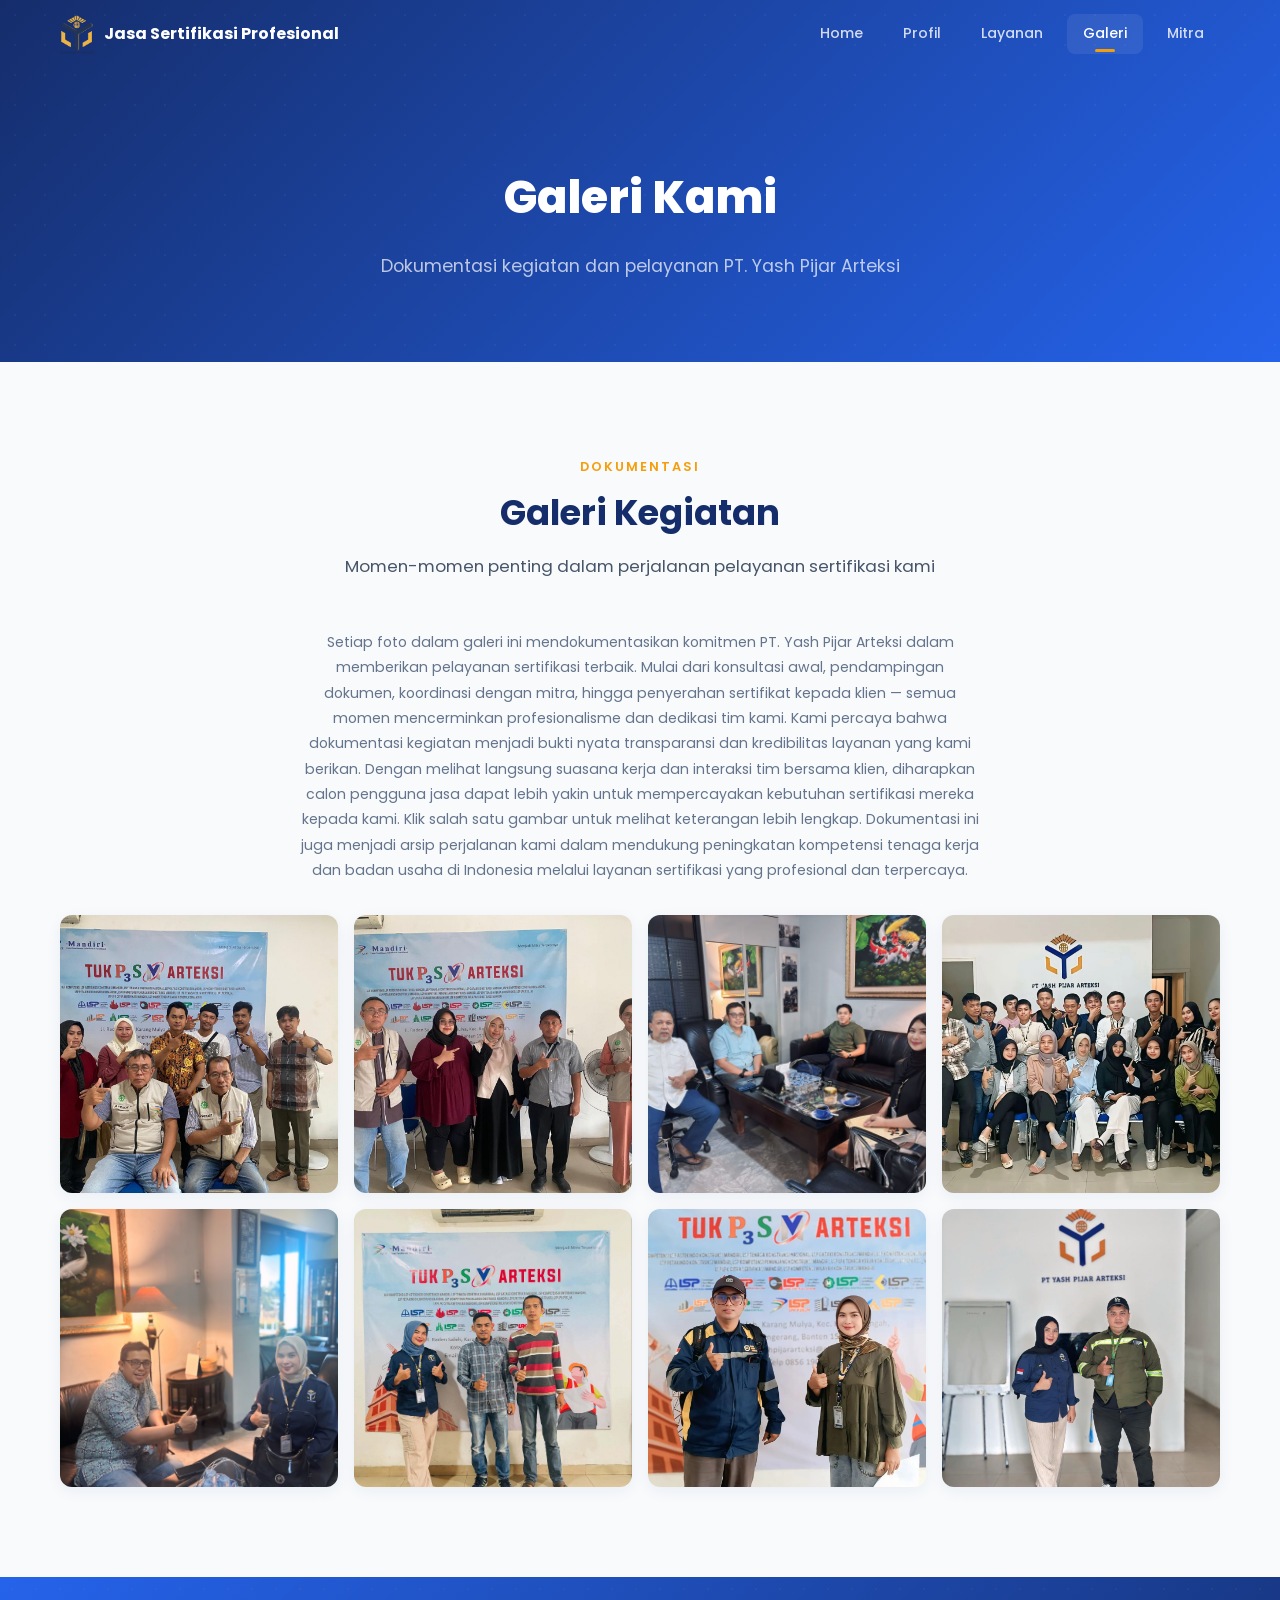
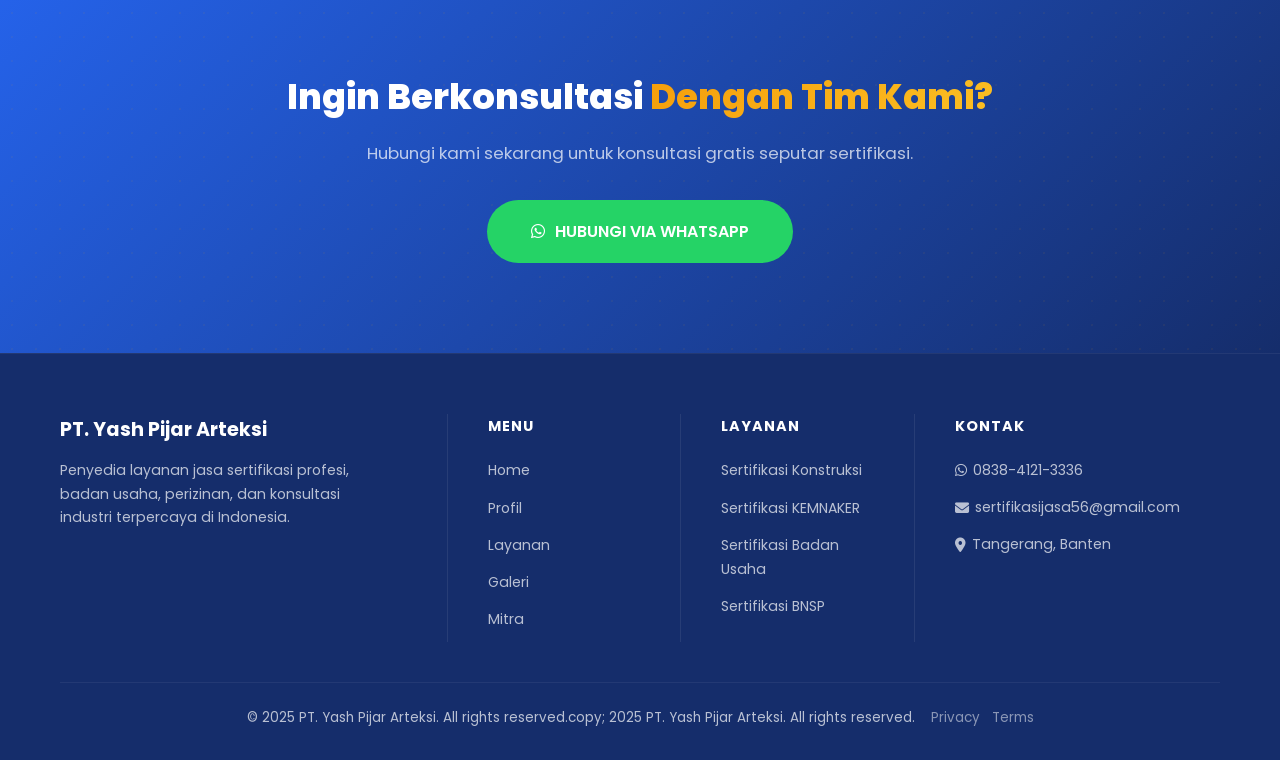
==== commit b401e640: "mitra: accordion click-to-expand dengan deskripsi per institusi; galeri: lightbox modal dengan deskr" ====
--- a/galeri.html
+++ b/galeri.html
@@ -75,11 +75,11 @@
         <span class="section-tag">Dokumentasi</span>
         <h2 class="section-title">Galeri Kegiatan</h2>
         <p class="section-subtitle">Momen-momen penting dalam perjalanan pelayanan sertifikasi kami</p>
-        <p style="max-width:720px;margin:0 auto 32px;color:#475569;font-size:0.92rem;line-height:1.8;">
-          Galeri ini menampilkan dokumentasi kegiatan operasional dan pelayanan PT. Yash Pijar Arteksi dalam menjalankan misi sertifikasi profesi dan badan usaha di Indonesia. Setiap foto menggambarkan komitmen kami dalam memberikan pelayanan terbaik kepada klien, mulai dari konsultasi awal, proses pendampingan pengurusan dokumen, hingga penyerahan sertifikat. Kami percaya bahwa transparansi dan profesionalisme adalah kunci utama dalam membangun kepercayaan. Melalui galeri ini, Anda dapat melihat secara langsung suasana kerja tim kami, interaksi dengan mitra dan klien, serta berbagai momen penting yang menjadi bagian dari perjalanan perusahaan dalam mendukung peningkatan kompetensi dan kredibilitas tenaga kerja serta badan usaha di tanah air. Kami akan terus memperbarui galeri ini dengan dokumentasi terbaru seiring berkembangnya layanan dan pencapaian kami dalam industri sertifikasi. Dengan melihat galeri ini, diharapkan calon klien dapat lebih memahami dedikasi dan keseriusan PT. Yash Pijar Arteksi dalam memberikan layanan sertifikasi yang profesional, transparan, dan terpercaya sejak awal berdiri hingga saat ini. Dokumentasi ini juga menjadi bukti nyata bahwa setiap proses sertifikasi yang kami tangani dikerjakan secara sungguh-sungguh oleh tim yang berkompeten di bidangnya masing-masing, mulai dari tenaga ahli konstruksi, sertifikasi ISO, hingga perizinan badan usaha.
+        <p style="max-width:680px;margin:0 auto 32px;color:#64748B;font-size:0.88rem;line-height:1.8;">
+          Setiap foto dalam galeri ini mendokumentasikan komitmen PT. Yash Pijar Arteksi dalam memberikan pelayanan sertifikasi terbaik. Mulai dari konsultasi awal, pendampingan dokumen, koordinasi dengan mitra, hingga penyerahan sertifikat kepada klien — semua momen mencerminkan profesionalisme dan dedikasi tim kami. Kami percaya bahwa dokumentasi kegiatan menjadi bukti nyata transparansi dan kredibilitas layanan yang kami berikan. Dengan melihat langsung suasana kerja dan interaksi tim bersama klien, diharapkan calon pengguna jasa dapat lebih yakin untuk mempercayakan kebutuhan sertifikasi mereka kepada kami. Klik salah satu gambar untuk melihat keterangan lebih lengkap. Dokumentasi ini juga menjadi arsip perjalanan kami dalam mendukung peningkatan kompetensi tenaga kerja dan badan usaha di Indonesia melalui layanan sertifikasi yang profesional dan terpercaya.
         </p>
       </div>
-      <div class="gallery-grid">
+      <div class="gallery-grid" id="galeriGrid">
         <div class="gallery-item reveal"><img src="assets/Galeri/Galeri-Yash-Pijar-Arteksi-1.jpeg" alt="Dokumentasi kegiatan sertifikasi PT. Yash Pijar Arteksi" loading="lazy" width="400" height="400"></div>
         <div class="gallery-item reveal"><img src="assets/Galeri/Galeri-Yash-Pijar-Arteksi-2.jpeg" alt="Dokumentasi pelayanan sertifikasi" loading="lazy" width="400" height="400"></div>
         <div class="gallery-item reveal"><img src="assets/Galeri/Galeri-Yash-Pijar-Arteksi-3-1536x1152.jpeg" alt="Kegiatan tim PT. Yash Pijar Arteksi" loading="lazy" width="400" height="400"></div>
--- a/css/style.css
+++ b/css/style.css
@@ -1179,6 +1179,35 @@
   box-shadow: 0 4px 16px rgba(21, 45, 107, 0.06);
   transition: var(--transition);
   aspect-ratio: 1;
+  position: relative;
+  cursor: pointer;
+}
+
+.gallery-item::after {
+  content: '\f00e';
+  font-family: 'Font Awesome 6 Free';
+  font-weight: 900;
+  position: absolute;
+  top: 50%;
+  left: 50%;
+  transform: translate(-50%,-50%) scale(0);
+  font-size: 1.6rem;
+  color: #fff;
+  background: rgba(21,45,107,0.6);
+  width: 56px;
+  height: 56px;
+  border-radius: 50%;
+  display: flex;
+  align-items: center;
+  justify-content: center;
+  transition: transform 0.3s ease, background 0.2s ease;
+  z-index: 2;
+  pointer-events: none;
+}
+
+.gallery-item:hover::after {
+  transform: translate(-50%,-50%) scale(1);
+  background: rgba(21,45,107,0.7);
 }
 
 .gallery-item:hover {
@@ -1210,6 +1239,71 @@
     grid-template-columns: repeat(2, 1fr);
     gap: 8px;
   }
+}
+
+/* ===== LIGHTBOX ===== */
+.lightbox-overlay {
+  position: fixed;
+  top: 0;
+  left: 0;
+  width: 100%;
+  height: 100%;
+  background: rgba(0,0,0,0.85);
+  z-index: 9999;
+  display: flex;
+  align-items: center;
+  justify-content: center;
+  opacity: 0;
+  pointer-events: none;
+  transition: opacity 0.3s ease;
+}
+.lightbox-overlay.active {
+  opacity: 1;
+  pointer-events: auto;
+}
+.lightbox-content {
+  position: relative;
+  max-width: 720px;
+  width: 90%;
+  background: #fff;
+  border-radius: var(--radius-lg);
+  overflow: hidden;
+  box-shadow: 0 24px 64px rgba(0,0,0,0.3);
+}
+.lightbox-img {
+  width: 100%;
+  display: block;
+  max-height: 60vh;
+  object-fit: contain;
+  background: #f1f5f9;
+}
+.lightbox-desc {
+  padding: 20px 24px 24px;
+  font-size: 0.85rem;
+  color: #475569;
+  line-height: 1.7;
+  background: #fff;
+}
+.lightbox-close {
+  position: absolute;
+  top: 12px;
+  right: 14px;
+  width: 36px;
+  height: 36px;
+  border-radius: 50%;
+  border: none;
+  background: rgba(0,0,0,0.5);
+  color: #fff;
+  font-size: 1.4rem;
+  cursor: pointer;
+  display: flex;
+  align-items: center;
+  justify-content: center;
+  transition: background 0.2s ease;
+  line-height: 1;
+}
+.lightbox-close:hover {
+  background: rgba(0,0,0,0.75);
 }
 
 /* ===== MITRA ===== */
@@ -1242,6 +1336,48 @@
   font-size: 0.78rem;
   color: #94A3B8;
   max-width: 100%;
+}
+
+.mitra-card {
+  cursor: pointer;
+  position: relative;
+}
+
+.mitra-card .mitra-desc {
+  max-height: 0;
+  overflow: hidden;
+  transition: max-height 0.4s ease, padding 0.3s ease, opacity 0.3s ease;
+  padding: 0 4px;
+  font-size: 0.78rem;
+  color: #64748B;
+  line-height: 1.7;
+  text-align: left;
+  opacity: 0;
+  border-top: 0 solid #E2E8F0;
+}
+
+.mitra-card.expanded .mitra-desc {
+  max-height: 300px;
+  padding: 16px 4px 4px;
+  opacity: 1;
+  border-top-width: 1px;
+  border-top-style: solid;
+}
+
+.mitra-card .mitra-desc::before {
+  display: none;
+}
+
+.mitra-card .mitra-expand-icon {
+  display: inline-block;
+  margin-left: 6px;
+  font-size: 0.7rem;
+  transition: transform 0.3s ease;
+  color: var(--accent);
+}
+
+.mitra-card.expanded .mitra-expand-icon {
+  transform: rotate(180deg);
 }
 
 /* ===== MITRA SLIDER ===== */
--- a/css/style.css
+++ b/css/style.css
@@ -1179,6 +1179,35 @@
   box-shadow: 0 4px 16px rgba(21, 45, 107, 0.06);
   transition: var(--transition);
   aspect-ratio: 1;
+  position: relative;
+  cursor: pointer;
+}
+
+.gallery-item::after {
+  content: '\f00e';
+  font-family: 'Font Awesome 6 Free';
+  font-weight: 900;
+  position: absolute;
+  top: 50%;
+  left: 50%;
+  transform: translate(-50%,-50%) scale(0);
+  font-size: 1.6rem;
+  color: #fff;
+  background: rgba(21,45,107,0.6);
+  width: 56px;
+  height: 56px;
+  border-radius: 50%;
+  display: flex;
+  align-items: center;
+  justify-content: center;
+  transition: transform 0.3s ease, background 0.2s ease;
+  z-index: 2;
+  pointer-events: none;
+}
+
+.gallery-item:hover::after {
+  transform: translate(-50%,-50%) scale(1);
+  background: rgba(21,45,107,0.7);
 }
 
 .gallery-item:hover {
@@ -1210,6 +1239,71 @@
     grid-template-columns: repeat(2, 1fr);
     gap: 8px;
   }
+}
+
+/* ===== LIGHTBOX ===== */
+.lightbox-overlay {
+  position: fixed;
+  top: 0;
+  left: 0;
+  width: 100%;
+  height: 100%;
+  background: rgba(0,0,0,0.85);
+  z-index: 9999;
+  display: flex;
+  align-items: center;
+  justify-content: center;
+  opacity: 0;
+  pointer-events: none;
+  transition: opacity 0.3s ease;
+}
+.lightbox-overlay.active {
+  opacity: 1;
+  pointer-events: auto;
+}
+.lightbox-content {
+  position: relative;
+  max-width: 720px;
+  width: 90%;
+  background: #fff;
+  border-radius: var(--radius-lg);
+  overflow: hidden;
+  box-shadow: 0 24px 64px rgba(0,0,0,0.3);
+}
+.lightbox-img {
+  width: 100%;
+  display: block;
+  max-height: 60vh;
+  object-fit: contain;
+  background: #f1f5f9;
+}
+.lightbox-desc {
+  padding: 20px 24px 24px;
+  font-size: 0.85rem;
+  color: #475569;
+  line-height: 1.7;
+  background: #fff;
+}
+.lightbox-close {
+  position: absolute;
+  top: 12px;
+  right: 14px;
+  width: 36px;
+  height: 36px;
+  border-radius: 50%;
+  border: none;
+  background: rgba(0,0,0,0.5);
+  color: #fff;
+  font-size: 1.4rem;
+  cursor: pointer;
+  display: flex;
+  align-items: center;
+  justify-content: center;
+  transition: background 0.2s ease;
+  line-height: 1;
+}
+.lightbox-close:hover {
+  background: rgba(0,0,0,0.75);
 }
 
 /* ===== MITRA ===== */
@@ -1242,6 +1336,48 @@
   font-size: 0.78rem;
   color: #94A3B8;
   max-width: 100%;
+}
+
+.mitra-card {
+  cursor: pointer;
+  position: relative;
+}
+
+.mitra-card .mitra-desc {
+  max-height: 0;
+  overflow: hidden;
+  transition: max-height 0.4s ease, padding 0.3s ease, opacity 0.3s ease;
+  padding: 0 4px;
+  font-size: 0.78rem;
+  color: #64748B;
+  line-height: 1.7;
+  text-align: left;
+  opacity: 0;
+  border-top: 0 solid #E2E8F0;
+}
+
+.mitra-card.expanded .mitra-desc {
+  max-height: 300px;
+  padding: 16px 4px 4px;
+  opacity: 1;
+  border-top-width: 1px;
+  border-top-style: solid;
+}
+
+.mitra-card .mitra-desc::before {
+  display: none;
+}
+
+.mitra-card .mitra-expand-icon {
+  display: inline-block;
+  margin-left: 6px;
+  font-size: 0.7rem;
+  transition: transform 0.3s ease;
+  color: var(--accent);
+}
+
+.mitra-card.expanded .mitra-expand-icon {
+  transform: rotate(180deg);
 }
 
 /* ===== MITRA SLIDER ===== */
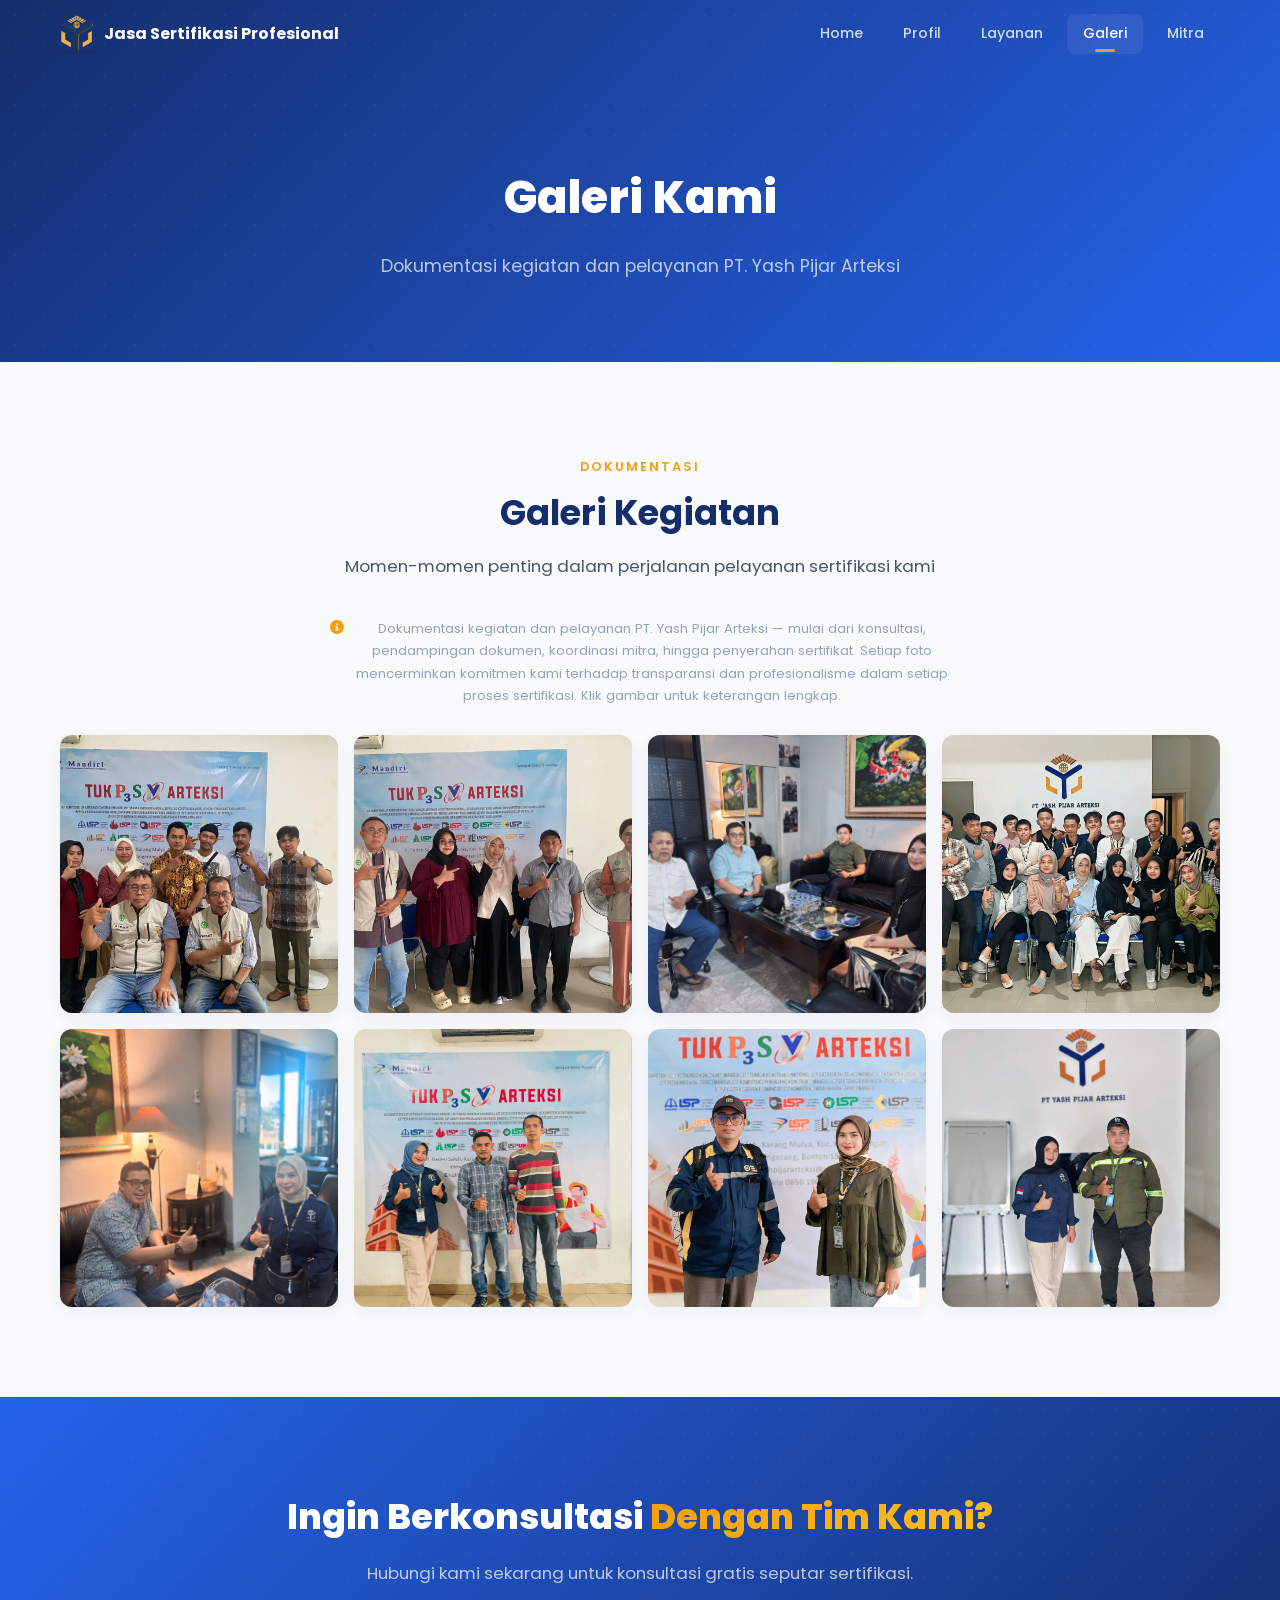
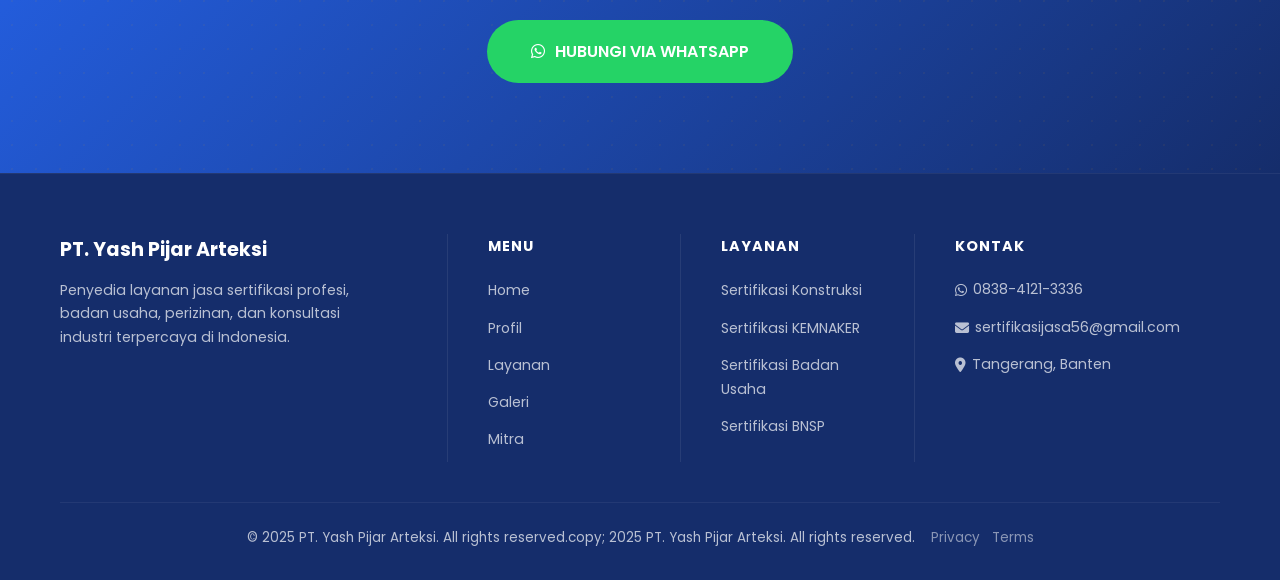
==== commit 5cac78f4: "mitra: modal popup logo+deskripsi; galeri: restyle intro jadi note pendek; hapus accordion" ====
--- a/galeri.html
+++ b/galeri.html
@@ -75,9 +75,10 @@
         <span class="section-tag">Dokumentasi</span>
         <h2 class="section-title">Galeri Kegiatan</h2>
         <p class="section-subtitle">Momen-momen penting dalam perjalanan pelayanan sertifikasi kami</p>
-        <p style="max-width:680px;margin:0 auto 32px;color:#64748B;font-size:0.88rem;line-height:1.8;">
-          Setiap foto dalam galeri ini mendokumentasikan komitmen PT. Yash Pijar Arteksi dalam memberikan pelayanan sertifikasi terbaik. Mulai dari konsultasi awal, pendampingan dokumen, koordinasi dengan mitra, hingga penyerahan sertifikat kepada klien — semua momen mencerminkan profesionalisme dan dedikasi tim kami. Kami percaya bahwa dokumentasi kegiatan menjadi bukti nyata transparansi dan kredibilitas layanan yang kami berikan. Dengan melihat langsung suasana kerja dan interaksi tim bersama klien, diharapkan calon pengguna jasa dapat lebih yakin untuk mempercayakan kebutuhan sertifikasi mereka kepada kami. Klik salah satu gambar untuk melihat keterangan lebih lengkap. Dokumentasi ini juga menjadi arsip perjalanan kami dalam mendukung peningkatan kompetensi tenaga kerja dan badan usaha di Indonesia melalui layanan sertifikasi yang profesional dan terpercaya.
-        </p>
+      </div>
+      <div class="gallery-note reveal">
+        <i class="fas fa-info-circle"></i>
+        <span>Dokumentasi kegiatan dan pelayanan PT. Yash Pijar Arteksi — mulai dari konsultasi, pendampingan dokumen, koordinasi mitra, hingga penyerahan sertifikat. Setiap foto mencerminkan komitmen kami terhadap transparansi dan profesionalisme dalam setiap proses sertifikasi. Klik gambar untuk keterangan lengkap.</span>
       </div>
       <div class="gallery-grid" id="galeriGrid">
         <div class="gallery-item reveal"><img src="assets/Galeri/Galeri-Yash-Pijar-Arteksi-1.jpeg" alt="Dokumentasi kegiatan sertifikasi PT. Yash Pijar Arteksi" loading="lazy" width="400" height="400"></div>
--- a/css/style.css
+++ b/css/style.css
@@ -1173,6 +1173,25 @@
   gap: 16px;
 }
 
+.gallery-note {
+  display: flex;
+  align-items: flex-start;
+  gap: 10px;
+  justify-content: center;
+  margin: -12px auto 28px;
+  font-size: 0.82rem;
+  color: #94A3B8;
+  max-width: 620px;
+  text-align: center;
+  line-height: 1.7;
+}
+.gallery-note i {
+  color: var(--accent);
+  font-size: 0.85rem;
+  margin-top: 3px;
+  flex-shrink: 0;
+}
+
 .gallery-item {
   border-radius: var(--radius-md);
   overflow: hidden;
@@ -1343,41 +1362,105 @@
   position: relative;
 }
 
-.mitra-card .mitra-desc {
-  max-height: 0;
-  overflow: hidden;
-  transition: max-height 0.4s ease, padding 0.3s ease, opacity 0.3s ease;
-  padding: 0 4px;
-  font-size: 0.78rem;
+.mitra-intro {
+  text-align: center;
+  max-width: 620px;
+  margin: -8px auto 32px;
+  font-size: 0.85rem;
   color: #64748B;
   line-height: 1.7;
+}
+
+/* ===== MITRA MODAL ===== */
+.mitra-modal {
+  position: fixed;
+  top: 0;
+  left: 0;
+  width: 100%;
+  height: 100%;
+  background: rgba(0,0,0,0.6);
+  z-index: 9998;
+  display: flex;
+  align-items: center;
+  justify-content: center;
+  opacity: 0;
+  pointer-events: none;
+  transition: opacity 0.3s ease;
+}
+.mitra-modal.active {
+  opacity: 1;
+  pointer-events: auto;
+}
+.mitra-modal-content {
+  background: #fff;
+  border-radius: var(--radius-lg);
+  max-width: 480px;
+  width: 88%;
+  box-shadow: 0 24px 64px rgba(0,0,0,0.25);
+  position: relative;
+  overflow: hidden;
+}
+.mitra-modal-close {
+  position: absolute;
+  top: 12px;
+  right: 14px;
+  width: 32px;
+  height: 32px;
+  border-radius: 50%;
+  border: none;
+  background: #F1F5F9;
+  color: #64748B;
+  font-size: 1.3rem;
+  cursor: pointer;
+  display: flex;
+  align-items: center;
+  justify-content: center;
+  transition: background 0.2s ease;
+  z-index: 2;
+  line-height: 1;
+}
+.mitra-modal-close:hover {
+  background: #E2E8F0;
+}
+.mitra-modal-body {
+  padding: 40px 32px 36px;
+  text-align: center;
+}
+.mitra-modal-logo {
+  width: 96px;
+  height: 96px;
+  border-radius: 50%;
+  border: 3px solid #E2E8F0;
+  display: flex;
+  align-items: center;
+  justify-content: center;
+  overflow: hidden;
+  margin: 0 auto 20px;
+  background: #fff;
+}
+.mitra-modal-logo img {
+  width: 100%;
+  height: 100%;
+  object-fit: contain;
+  padding: 10px;
+}
+.mitra-modal-body h3 {
+  font-size: 1.15rem;
+  font-weight: 700;
+  color: var(--primary);
+  margin-bottom: 4px;
+}
+.mitra-modal-body .mitra-modal-sub {
+  font-size: 0.8rem;
+  color: #94A3B8;
+  margin-bottom: 16px;
+  display: block;
+}
+.mitra-modal-body p {
+  font-size: 0.85rem;
+  color: #475569;
+  line-height: 1.75;
   text-align: left;
-  opacity: 0;
-  border-top: 0 solid #E2E8F0;
-}
-
-.mitra-card.expanded .mitra-desc {
-  max-height: 300px;
-  padding: 16px 4px 4px;
-  opacity: 1;
-  border-top-width: 1px;
-  border-top-style: solid;
-}
-
-.mitra-card .mitra-desc::before {
-  display: none;
-}
-
-.mitra-card .mitra-expand-icon {
-  display: inline-block;
-  margin-left: 6px;
-  font-size: 0.7rem;
-  transition: transform 0.3s ease;
-  color: var(--accent);
-}
-
-.mitra-card.expanded .mitra-expand-icon {
-  transform: rotate(180deg);
 }
 
 /* ===== MITRA SLIDER ===== */
--- a/css/style.css
+++ b/css/style.css
@@ -1173,6 +1173,25 @@
   gap: 16px;
 }
 
+.gallery-note {
+  display: flex;
+  align-items: flex-start;
+  gap: 10px;
+  justify-content: center;
+  margin: -12px auto 28px;
+  font-size: 0.82rem;
+  color: #94A3B8;
+  max-width: 620px;
+  text-align: center;
+  line-height: 1.7;
+}
+.gallery-note i {
+  color: var(--accent);
+  font-size: 0.85rem;
+  margin-top: 3px;
+  flex-shrink: 0;
+}
+
 .gallery-item {
   border-radius: var(--radius-md);
   overflow: hidden;
@@ -1343,41 +1362,105 @@
   position: relative;
 }
 
-.mitra-card .mitra-desc {
-  max-height: 0;
-  overflow: hidden;
-  transition: max-height 0.4s ease, padding 0.3s ease, opacity 0.3s ease;
-  padding: 0 4px;
-  font-size: 0.78rem;
+.mitra-intro {
+  text-align: center;
+  max-width: 620px;
+  margin: -8px auto 32px;
+  font-size: 0.85rem;
   color: #64748B;
   line-height: 1.7;
+}
+
+/* ===== MITRA MODAL ===== */
+.mitra-modal {
+  position: fixed;
+  top: 0;
+  left: 0;
+  width: 100%;
+  height: 100%;
+  background: rgba(0,0,0,0.6);
+  z-index: 9998;
+  display: flex;
+  align-items: center;
+  justify-content: center;
+  opacity: 0;
+  pointer-events: none;
+  transition: opacity 0.3s ease;
+}
+.mitra-modal.active {
+  opacity: 1;
+  pointer-events: auto;
+}
+.mitra-modal-content {
+  background: #fff;
+  border-radius: var(--radius-lg);
+  max-width: 480px;
+  width: 88%;
+  box-shadow: 0 24px 64px rgba(0,0,0,0.25);
+  position: relative;
+  overflow: hidden;
+}
+.mitra-modal-close {
+  position: absolute;
+  top: 12px;
+  right: 14px;
+  width: 32px;
+  height: 32px;
+  border-radius: 50%;
+  border: none;
+  background: #F1F5F9;
+  color: #64748B;
+  font-size: 1.3rem;
+  cursor: pointer;
+  display: flex;
+  align-items: center;
+  justify-content: center;
+  transition: background 0.2s ease;
+  z-index: 2;
+  line-height: 1;
+}
+.mitra-modal-close:hover {
+  background: #E2E8F0;
+}
+.mitra-modal-body {
+  padding: 40px 32px 36px;
+  text-align: center;
+}
+.mitra-modal-logo {
+  width: 96px;
+  height: 96px;
+  border-radius: 50%;
+  border: 3px solid #E2E8F0;
+  display: flex;
+  align-items: center;
+  justify-content: center;
+  overflow: hidden;
+  margin: 0 auto 20px;
+  background: #fff;
+}
+.mitra-modal-logo img {
+  width: 100%;
+  height: 100%;
+  object-fit: contain;
+  padding: 10px;
+}
+.mitra-modal-body h3 {
+  font-size: 1.15rem;
+  font-weight: 700;
+  color: var(--primary);
+  margin-bottom: 4px;
+}
+.mitra-modal-body .mitra-modal-sub {
+  font-size: 0.8rem;
+  color: #94A3B8;
+  margin-bottom: 16px;
+  display: block;
+}
+.mitra-modal-body p {
+  font-size: 0.85rem;
+  color: #475569;
+  line-height: 1.75;
   text-align: left;
-  opacity: 0;
-  border-top: 0 solid #E2E8F0;
-}
-
-.mitra-card.expanded .mitra-desc {
-  max-height: 300px;
-  padding: 16px 4px 4px;
-  opacity: 1;
-  border-top-width: 1px;
-  border-top-style: solid;
-}
-
-.mitra-card .mitra-desc::before {
-  display: none;
-}
-
-.mitra-card .mitra-expand-icon {
-  display: inline-block;
-  margin-left: 6px;
-  font-size: 0.7rem;
-  transition: transform 0.3s ease;
-  color: var(--accent);
-}
-
-.mitra-card.expanded .mitra-expand-icon {
-  transform: rotate(180deg);
 }
 
 /* ===== MITRA SLIDER ===== */
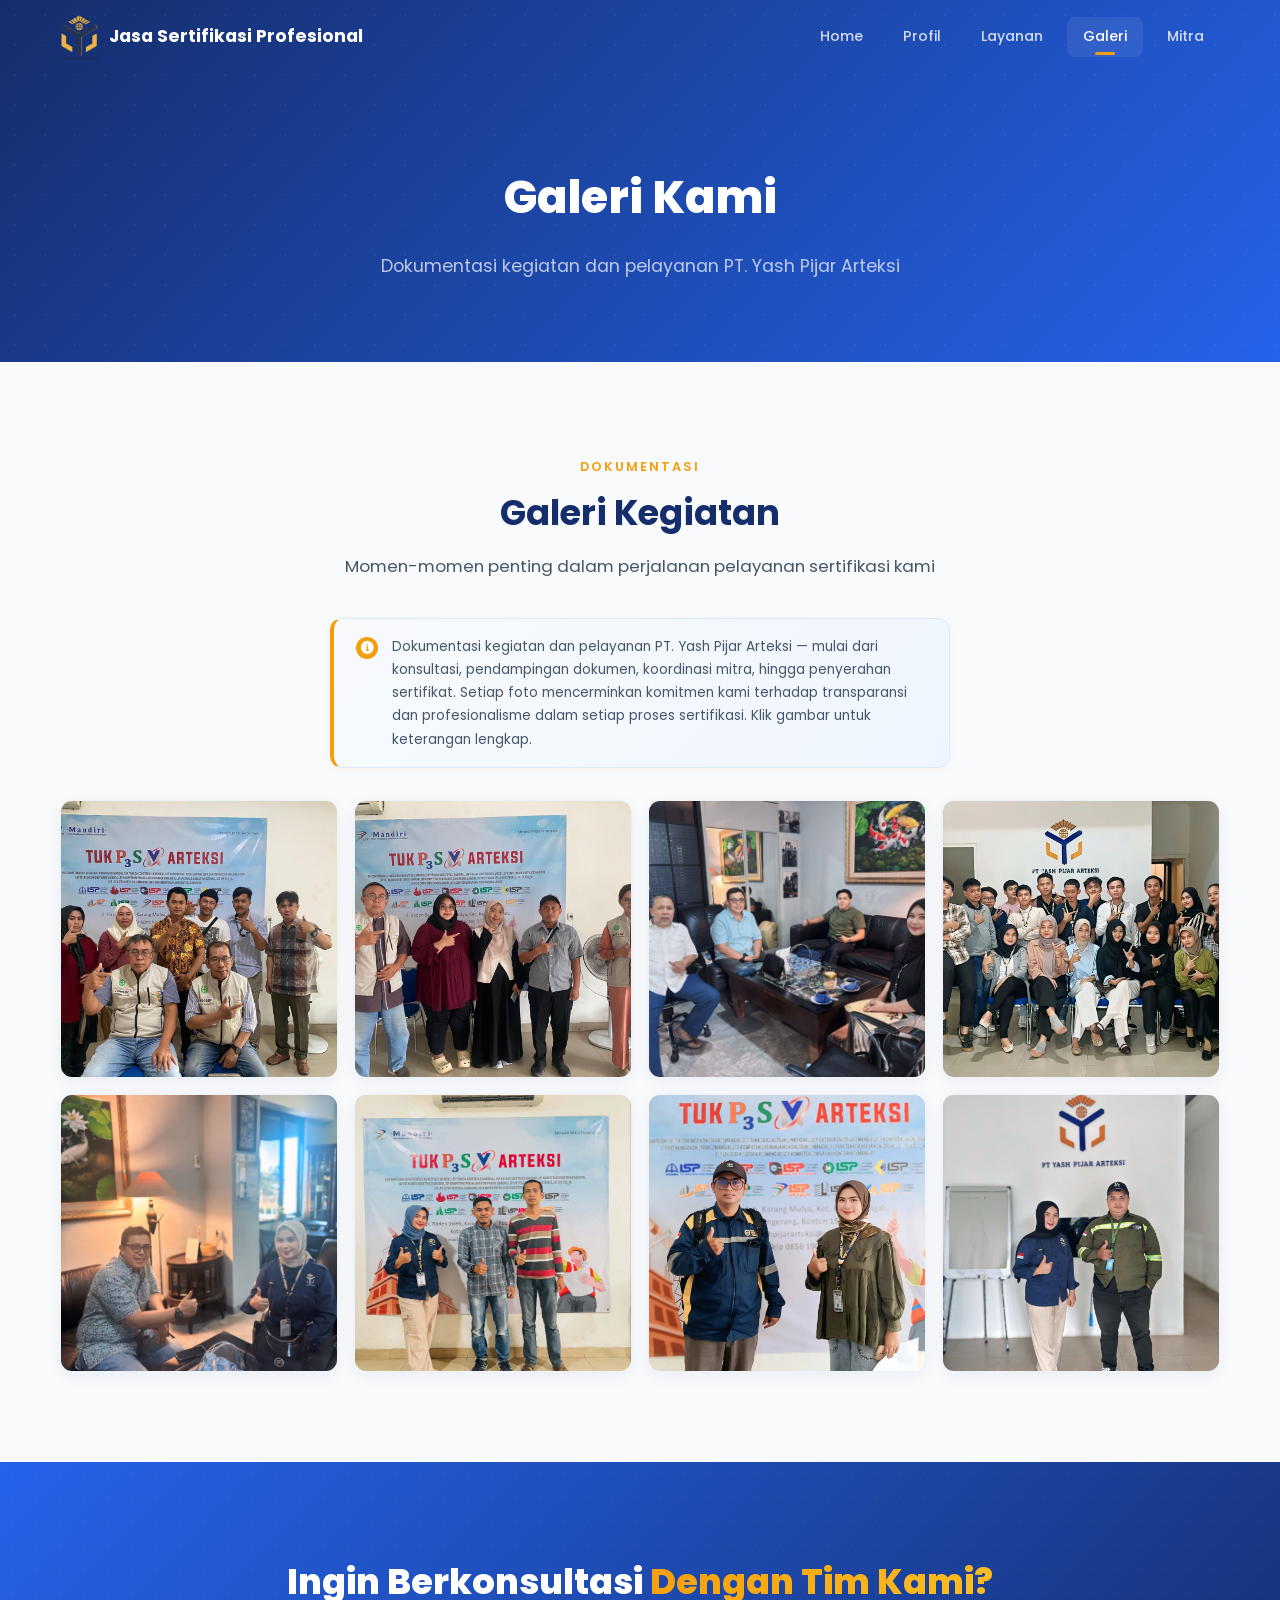
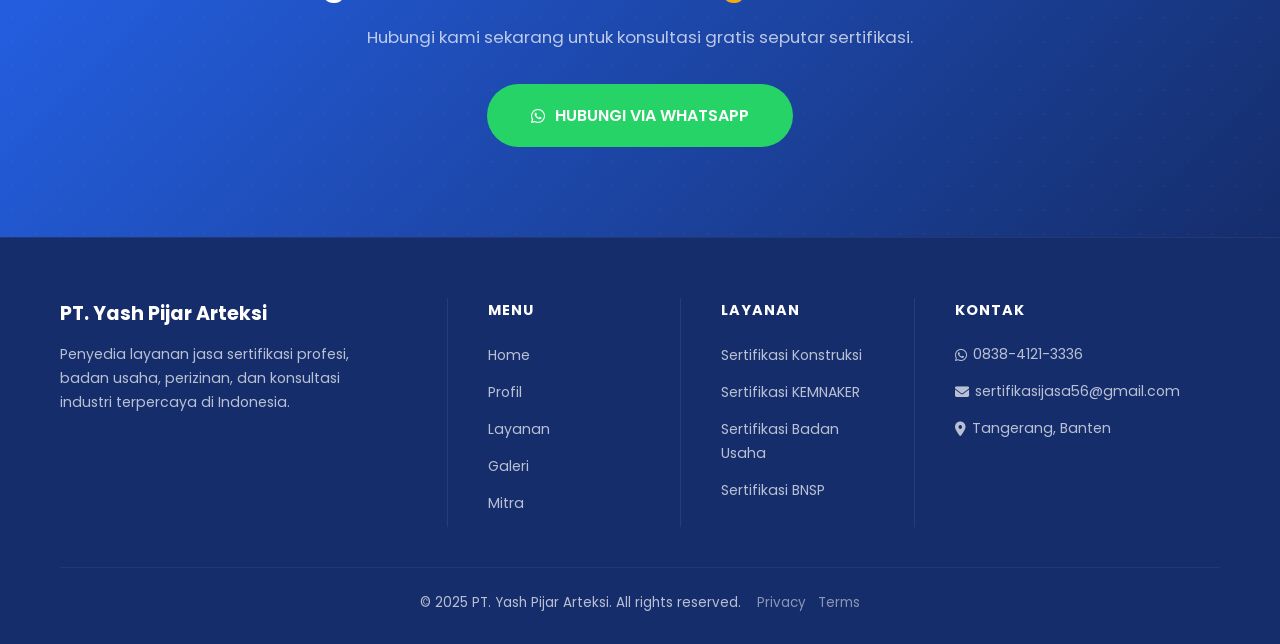
==== commit 0c4eed88: "perbaiki footer duplikasi copyright di 5 halaman" ====
--- a/galeri.html
+++ b/galeri.html
@@ -144,7 +144,7 @@
         </div>
       </div>
       <div class="footer-bottom">
-        <span><span>&copy; 2025 PT. Yash Pijar Arteksi. All rights reserved.</span>copy; 2025 PT. Yash Pijar Arteksi. All rights reserved. <a href="privacy.html" style="color:rgba(255,255,255,0.5);margin-left:12px;">Privacy</a> <a href="terms.html" style="color:rgba(255,255,255,0.5);margin-left:8px;">Terms</a></span>
+        <span>&copy; 2025 PT. Yash Pijar Arteksi. All rights reserved. <a href="privacy.html" style="color:rgba(255,255,255,0.5);margin-left:12px;">Privacy</a> <a href="terms.html" style="color:rgba(255,255,255,0.5);margin-left:8px;">Terms</a></span>
 
       </div>
     </div>
--- a/css/style.css
+++ b/css/style.css
@@ -183,14 +183,14 @@
   gap: 10px;
 }
 .nav-logo-img {
-  height: 40px;
+  height: 46px;
   width: auto;
   display: block;
 }
 .nav-logo-text {
   color: var(--text-light);
   font-weight: 700;
-  font-size: 1rem;
+  font-size: 1.1rem;
   white-space: nowrap;
 }
 
@@ -933,10 +933,25 @@
 }
 
 /* ===== SERVICES ===== */
-.services-grid {
-  display: grid;
-  grid-template-columns: repeat(4, 1fr);
-  gap: 24px;
+.services-grid.scroll-x {
+  display: flex;
+  gap: 20px;
+  overflow-x: auto;
+  scroll-snap-type: x mandatory;
+  flex-wrap: nowrap;
+  touch-action: pan-x;
+  padding: 0 52px;
+  -ms-overflow-style: none;
+  scrollbar-width: none;
+}
+
+.services-grid.scroll-x::-webkit-scrollbar {
+  display: none;
+}
+
+.services-grid.scroll-x > * {
+  flex: 0 0 calc(100% / 3);
+  scroll-snap-align: center;
 }
 
 .service-card {
@@ -989,6 +1004,29 @@
 .service-card:hover .icon {
   background: linear-gradient(135deg, var(--accent), var(--accent-hover));
   color: #fff;
+}
+
+.mitra-card-icon {
+  background: var(--text-light) !important;
+  border: 1px solid #E2E8F0;
+  overflow: hidden;
+}
+
+.mitra-card-icon img {
+  width: 36px;
+  height: 36px;
+  object-fit: contain;
+  transition: var(--transition);
+}
+
+.service-card:hover .mitra-card-icon img {
+  transform: scale(1.15);
+}
+
+.service-card:hover .mitra-card-icon {
+  background: var(--text-light) !important;
+  border-color: var(--accent);
+  box-shadow: 0 0 0 3px rgba(245,158,11,0.15);
 }
 
 .service-card h4 {
@@ -1032,6 +1070,77 @@
   background: #FFFBEB;
 }
 
+.badge-item i {
+  display: block;
+  font-size: 1.2rem;
+  margin-bottom: 6px;
+  color: var(--primary);
+}
+
+/* ===== MITRA BADGE ===== */
+.mitra-badge-grid {
+  max-width: 800px;
+  margin: 0 auto;
+}
+
+.mitra-badge {
+  display: flex;
+  flex-direction: column;
+  align-items: center;
+  gap: 8px;
+  padding: 20px 12px;
+}
+
+.mitra-badge img {
+  width: 50px;
+  height: 50px;
+  object-fit: contain;
+  border-radius: 50%;
+  background: #F8FAFC;
+  padding: 6px;
+  box-shadow: 0 2px 8px rgba(21,45,107,0.06);
+  transition: var(--transition);
+}
+
+.mitra-badge:hover img {
+  transform: scale(1.15);
+  box-shadow: 0 4px 16px rgba(245,158,11,0.2);
+}
+
+.mitra-badge span {
+  font-size: 0.78rem;
+  font-weight: 600;
+  color: var(--text-dark);
+}
+
+.layanan-badge .badge-item {
+  cursor: pointer;
+  padding: 18px 10px;
+  font-size: 0.75rem;
+}
+
+@media (max-width: 480px) {
+  .layanan-badge {
+    grid-template-columns: repeat(3, 1fr);
+    gap: 8px;
+  }
+  .layanan-badge .badge-item {
+    padding: 12px 6px;
+    font-size: 0.68rem;
+  }
+}
+
+@media (max-width: 380px) {
+  .layanan-badge {
+    grid-template-columns: repeat(2, 1fr);
+    gap: 6px;
+  }
+  .layanan-badge .badge-item {
+    padding: 10px 4px;
+    font-size: 0.65rem;
+  }
+}
+
 /* ===== MITRA / PARTNERS ===== */
 .mitra-grid {
   display: grid;
@@ -1050,7 +1159,7 @@
 }
 
 .carousel-btn {
-  display: none;
+  display: flex;
   position: absolute;
   top: 50%;
   transform: translateY(-50%);
@@ -1085,7 +1194,6 @@
 
 @media (max-width: 768px) {
   .carousel-btn {
-    display: flex;
     left: 4px;
     right: auto;
   }
@@ -1094,34 +1202,18 @@
     right: 4px;
   }
   .carousel-scroll .scroll-x {
-    display: flex;
     gap: 12px;
-    overflow-x: auto;
-    scroll-snap-type: x mandatory;
     padding: 8px 48px;
-    flex-wrap: nowrap;
-    -ms-overflow-style: none;
-    scrollbar-width: none;
-    touch-action: pan-x;
-  }
-  .carousel-scroll .scroll-x::-webkit-scrollbar {
-    display: none;
   }
   .carousel-scroll .scroll-x > * {
     flex: 0 0 85%;
-    scroll-snap-align: center;
   }
   .services-grid.scroll-x {
-    display: flex;
     gap: 12px;
-    overflow-x: auto;
-    flex-wrap: nowrap;
-    touch-action: pan-x;
     padding: 0 48px;
   }
   .services-grid.scroll-x > * {
     flex: 0 0 85%;
-    scroll-snap-align: center;
   }
   #institusiGrid.scroll-x {
     display: flex;
@@ -1176,30 +1268,44 @@
 .gallery-note {
   display: flex;
   align-items: flex-start;
-  gap: 10px;
+  gap: 14px;
+  margin: -12px auto 32px;
+  max-width: 620px;
+  background: linear-gradient(135deg, #F8FAFC 0%, #EFF6FF 100%);
+  border: 1px solid #DBEAFE;
+  border-left: 4px solid var(--accent);
+  border-radius: var(--radius-md);
+  padding: 16px 22px;
+  box-shadow: 0 2px 8px rgba(245, 158, 11, 0.06);
+}
+.gallery-note i {
+  color: #fff;
+  font-size: 0.8rem;
+  margin-top: 2px;
+  flex-shrink: 0;
+  background: var(--accent);
+  width: 22px;
+  height: 22px;
+  border-radius: 50%;
+  display: flex;
+  align-items: center;
   justify-content: center;
-  margin: -12px auto 28px;
-  font-size: 0.82rem;
-  color: #94A3B8;
-  max-width: 620px;
-  text-align: center;
+}
+.gallery-note span {
+  font-size: 0.85rem;
+  color: #475569;
   line-height: 1.7;
-}
-.gallery-note i {
-  color: var(--accent);
-  font-size: 0.85rem;
-  margin-top: 3px;
-  flex-shrink: 0;
 }
 
 .gallery-item {
   border-radius: var(--radius-md);
   overflow: hidden;
   box-shadow: 0 4px 16px rgba(21, 45, 107, 0.06);
-  transition: var(--transition);
+  transition: all 0.4s cubic-bezier(0.34, 1.56, 0.64, 1);
   aspect-ratio: 1;
   position: relative;
   cursor: pointer;
+  border: 1px solid #EEF2F6;
 }
 
 .gallery-item::after {
@@ -1210,28 +1316,29 @@
   top: 50%;
   left: 50%;
   transform: translate(-50%,-50%) scale(0);
-  font-size: 1.6rem;
+  font-size: 1.3rem;
   color: #fff;
-  background: rgba(21,45,107,0.6);
-  width: 56px;
-  height: 56px;
+  background: linear-gradient(135deg, var(--accent), #FBBF24);
+  width: 50px;
+  height: 50px;
   border-radius: 50%;
   display: flex;
   align-items: center;
   justify-content: center;
-  transition: transform 0.3s ease, background 0.2s ease;
+  transition: transform 0.35s cubic-bezier(0.34, 1.56, 0.64, 1), background 0.2s ease;
   z-index: 2;
   pointer-events: none;
+  box-shadow: 0 4px 16px rgba(245, 158, 11, 0.3);
 }
 
 .gallery-item:hover::after {
   transform: translate(-50%,-50%) scale(1);
-  background: rgba(21,45,107,0.7);
 }
 
 .gallery-item:hover {
-  box-shadow: 0 8px 30px rgba(21, 45, 107, 0.12);
-  transform: scale(1.03);
+  box-shadow: 0 12px 36px rgba(21, 45, 107, 0.12);
+  transform: translateY(-4px) scale(1.02);
+  border-color: #FDE68A;
 }
 
 .gallery-item img {
@@ -1360,15 +1467,69 @@
 .mitra-card {
   cursor: pointer;
   position: relative;
-}
-
-.mitra-intro {
-  text-align: center;
-  max-width: 620px;
-  margin: -8px auto 32px;
-  font-size: 0.85rem;
-  color: #64748B;
-  line-height: 1.7;
+  border: 1px solid #EEF2F6;
+  overflow: hidden;
+}
+
+.mitra-card::before {
+  content: '';
+  position: absolute;
+  top: 0;
+  left: 0;
+  right: 0;
+  height: 3px;
+  background: linear-gradient(90deg, var(--accent), #FBBF24);
+  opacity: 0;
+  transition: opacity 0.3s ease;
+}
+
+.mitra-card:hover::before {
+  opacity: 1;
+}
+
+.mitra-card:hover {
+  border-color: #FDE68A;
+}
+
+.mitra-closing {
+  padding: 0 0 60px;
+  margin-top: -20px;
+}
+
+.mitra-closing-box {
+  max-width: 720px;
+  margin: 0 auto;
+  background: linear-gradient(135deg, #FFFBEB 0%, #FEF9C3 50%, #FFFBEB 100%);
+  border: 1px solid #FDE68A;
+  border-left: 5px solid var(--accent);
+  border-radius: var(--radius-lg);
+  padding: 32px 40px;
+  display: flex;
+  align-items: flex-start;
+  gap: 22px;
+  box-shadow: 0 4px 20px rgba(245, 158, 11, 0.08);
+}
+
+.mitra-closing-icon {
+  width: 52px;
+  height: 52px;
+  border-radius: 50%;
+  background: linear-gradient(135deg, var(--accent), #FBBF24);
+  display: flex;
+  align-items: center;
+  justify-content: center;
+  flex-shrink: 0;
+  font-size: 1.3rem;
+  color: #fff;
+  box-shadow: 0 4px 12px rgba(245, 158, 11, 0.25);
+}
+
+.mitra-closing-box p {
+  font-size: 1rem;
+  color: #334155;
+  line-height: 1.85;
+  margin: 0;
+  padding-top: 6px;
 }
 
 /* ===== MITRA MODAL ===== */
@@ -1378,7 +1539,8 @@
   left: 0;
   width: 100%;
   height: 100%;
-  background: rgba(0,0,0,0.6);
+  background: rgba(15, 23, 42, 0.65);
+  backdrop-filter: blur(4px);
   z-index: 9998;
   display: flex;
   align-items: center;
@@ -1396,21 +1558,43 @@
   border-radius: var(--radius-lg);
   max-width: 480px;
   width: 88%;
-  box-shadow: 0 24px 64px rgba(0,0,0,0.25);
+  box-shadow: 0 8px 24px rgba(15, 23, 42, 0.08), 0 24px 64px rgba(15, 23, 42, 0.16);
   position: relative;
   overflow: hidden;
+  transform: translateY(12px) scale(0.97);
+  transition: transform 0.35s cubic-bezier(0.34, 1.56, 0.64, 1);
+}
+.mitra-modal.active .mitra-modal-content {
+  transform: translateY(0) scale(1);
+}
+.mitra-modal-header {
+  background: linear-gradient(135deg, var(--primary), #1E40AF);
+  padding: 24px 32px 20px;
+  text-align: center;
+  position: relative;
+}
+.mitra-modal-header h3 {
+  font-size: 1.25rem;
+  font-weight: 700;
+  color: #fff;
+  margin-bottom: 2px;
+}
+.mitra-modal-header .mitra-modal-sub {
+  font-size: 0.82rem;
+  color: rgba(255,255,255,0.7);
+  display: block;
 }
 .mitra-modal-close {
   position: absolute;
   top: 12px;
   right: 14px;
-  width: 32px;
-  height: 32px;
+  width: 30px;
+  height: 30px;
   border-radius: 50%;
   border: none;
-  background: #F1F5F9;
-  color: #64748B;
-  font-size: 1.3rem;
+  background: rgba(255,255,255,0.2);
+  color: #fff;
+  font-size: 1.2rem;
   cursor: pointer;
   display: flex;
   align-items: center;
@@ -1420,47 +1604,43 @@
   line-height: 1;
 }
 .mitra-modal-close:hover {
-  background: #E2E8F0;
+  background: rgba(255,255,255,0.35);
 }
 .mitra-modal-body {
-  padding: 40px 32px 36px;
-  text-align: center;
+  padding: 32px 32px 36px;
+  display: flex;
+  flex-direction: column;
+  align-items: center;
 }
 .mitra-modal-logo {
-  width: 96px;
-  height: 96px;
+  width: 104px;
+  height: 104px;
   border-radius: 50%;
-  border: 3px solid #E2E8F0;
+  border: 4px solid #E2E8F0;
   display: flex;
   align-items: center;
   justify-content: center;
   overflow: hidden;
-  margin: 0 auto 20px;
+  margin: -64px auto 0;
   background: #fff;
+  box-shadow: 0 4px 16px rgba(21, 45, 107, 0.1);
+  position: relative;
+  z-index: 1;
 }
 .mitra-modal-logo img {
   width: 100%;
   height: 100%;
   object-fit: contain;
-  padding: 10px;
-}
-.mitra-modal-body h3 {
-  font-size: 1.15rem;
-  font-weight: 700;
-  color: var(--primary);
-  margin-bottom: 4px;
-}
-.mitra-modal-body .mitra-modal-sub {
-  font-size: 0.8rem;
-  color: #94A3B8;
-  margin-bottom: 16px;
-  display: block;
+  padding: 12px;
 }
 .mitra-modal-body p {
-  font-size: 0.85rem;
+  font-size: 0.88rem;
   color: #475569;
-  line-height: 1.75;
+  line-height: 1.8;
   text-align: left;
+  margin-top: 20px;
+  padding-top: 20px;
+  border-top: 1px solid #F1F5F9;
 }
 
 /* ===== MITRA SLIDER ===== */
@@ -2421,6 +2601,13 @@
     padding: 12px 8px;
     font-size: 0.72rem;
   }
+  .mitra-badge img {
+    width: 40px;
+    height: 40px;
+  }
+  .mitra-badge {
+    padding: 14px 8px;
+  }
   .mitra-grid {
     grid-template-columns: repeat(2, 1fr);
     gap: 12px;
@@ -2547,6 +2734,34 @@
     padding: 10px 14px;
     font-size: 0.85rem;
   }
+  .mitra-closing {
+    padding: 0 0 40px;
+  }
+  .mitra-closing-box {
+    padding: 24px 24px;
+    gap: 16px;
+    border-left-width: 4px;
+  }
+  .mitra-closing-box p {
+    font-size: 0.92rem;
+  }
+  .mitra-closing-icon {
+    width: 44px;
+    height: 44px;
+    font-size: 1.1rem;
+  }
+  .mitra-modal-header h3 {
+    font-size: 1.15rem;
+  }
+  .mitra-modal-body p {
+    font-size: 0.85rem;
+  }
+  .gallery-note {
+    padding: 14px 18px;
+  }
+  .gallery-note span {
+    font-size: 0.82rem;
+  }
 }
 
 @media (max-width: 480px) {
@@ -2579,6 +2794,10 @@
   .badge-item {
     padding: 8px 6px;
     font-size: 0.68rem;
+  }
+  .mitra-badge img {
+    width: 36px;
+    height: 36px;
   }
   .keypoints-grid {
     grid-template-columns: repeat(2, 1fr);
@@ -2675,6 +2894,58 @@
   .service-cat-title {
     font-size: 0.68rem;
   }
+  .mitra-closing {
+    padding: 0 0 24px;
+  }
+  .mitra-closing-box {
+    padding: 18px 18px;
+    gap: 12px;
+    border-left-width: 3px;
+    border-radius: var(--radius-md);
+  }
+  .mitra-closing-icon {
+    width: 36px;
+    height: 36px;
+    font-size: 0.95rem;
+    box-shadow: 0 3px 10px rgba(245, 158, 11, 0.2);
+  }
+  .mitra-closing-box p {
+    font-size: 0.88rem;
+    line-height: 1.7;
+  }
+  .mitra-modal-header {
+    padding: 20px 24px 16px;
+  }
+  .mitra-modal-header h3 {
+    font-size: 1.1rem;
+  }
+  .mitra-modal-body {
+    padding: 24px 24px 28px;
+  }
+  .mitra-modal-logo {
+    width: 80px;
+    height: 80px;
+    margin-top: -52px;
+  }
+  .mitra-modal-logo img {
+    padding: 8px;
+  }
+  .mitra-modal-body p {
+    font-size: 0.82rem;
+    margin-top: 16px;
+    padding-top: 16px;
+  }
+  .gallery-note {
+    padding: 12px 16px;
+    border-left-width: 3px;
+  }
+  .gallery-note span {
+    font-size: 0.8rem;
+  }
+  .lightbox-desc {
+    padding: 16px 18px 20px;
+    font-size: 0.8rem;
+  }
 }
 
 @media (max-width: 380px) {
@@ -2730,6 +3001,10 @@
   .badge-item {
     padding: 5px 4px;
     font-size: 0.6rem;
+  }
+  .mitra-badge img {
+    width: 30px;
+    height: 30px;
   }
   .nav-logo-img {
     height: 20px;
@@ -2904,4 +3179,92 @@
   .footer-brand p {
     font-size: 0.78rem;
   }
-}
+  .mitra-closing-box {
+    padding: 14px 14px;
+    gap: 10px;
+    flex-direction: column;
+    align-items: center;
+    text-align: center;
+  }
+  .mitra-closing-icon {
+    width: 32px;
+    height: 32px;
+    font-size: 0.85rem;
+    margin-bottom: 2px;
+  }
+  .mitra-closing-box p {
+    font-size: 0.82rem;
+    padding-top: 0;
+  }
+  .mitra-modal-header {
+    padding: 16px 18px 14px;
+  }
+  .mitra-modal-header h3 {
+    font-size: 1rem;
+  }
+  .mitra-modal-header .mitra-modal-sub {
+    font-size: 0.75rem;
+  }
+  .mitra-modal-body {
+    padding: 20px 18px 24px;
+  }
+  .mitra-modal-logo {
+    width: 68px;
+    height: 68px;
+    margin-top: -44px;
+    border-width: 3px;
+  }
+  .mitra-modal-logo img {
+    padding: 6px;
+  }
+  .mitra-modal-body p {
+    font-size: 0.8rem;
+  }
+  .gallery-note {
+    padding: 10px 14px;
+  }
+  .gallery-note span {
+    font-size: 0.78rem;
+  }
+  .lightbox-desc {
+    padding: 14px 14px 18px;
+    font-size: 0.78rem;
+  }
+  .lightbox-content {
+    width: 94%;
+  }
+  .service-item-img {
+    height: 140px;
+  }
+  .service-item-body {
+    padding: 16px 14px;
+  }
+  .service-item-reverse .service-item-body {
+    padding: 16px 14px;
+  }
+  .service-item-num {
+    width: 32px;
+    height: 32px;
+    font-size: 0.75rem;
+  }
+  .service-item-header h3 {
+    font-size: 0.85rem;
+  }
+  .service-item-desc {
+    font-size: 0.78rem;
+  }
+  .service-item-tags span {
+    font-size: 0.68rem;
+    padding: 3px 8px;
+  }
+  .location-detail {
+    padding: 16px;
+  }
+  .location-detail h3 {
+    font-size: 0.95rem;
+  }
+  .visi-card p,
+  .misi-card ul li {
+    font-size: 0.78rem;
+  }
+}
--- a/css/style.css
+++ b/css/style.css
@@ -183,14 +183,14 @@
   gap: 10px;
 }
 .nav-logo-img {
-  height: 40px;
+  height: 46px;
   width: auto;
   display: block;
 }
 .nav-logo-text {
   color: var(--text-light);
   font-weight: 700;
-  font-size: 1rem;
+  font-size: 1.1rem;
   white-space: nowrap;
 }
 
@@ -933,10 +933,25 @@
 }
 
 /* ===== SERVICES ===== */
-.services-grid {
-  display: grid;
-  grid-template-columns: repeat(4, 1fr);
-  gap: 24px;
+.services-grid.scroll-x {
+  display: flex;
+  gap: 20px;
+  overflow-x: auto;
+  scroll-snap-type: x mandatory;
+  flex-wrap: nowrap;
+  touch-action: pan-x;
+  padding: 0 52px;
+  -ms-overflow-style: none;
+  scrollbar-width: none;
+}
+
+.services-grid.scroll-x::-webkit-scrollbar {
+  display: none;
+}
+
+.services-grid.scroll-x > * {
+  flex: 0 0 calc(100% / 3);
+  scroll-snap-align: center;
 }
 
 .service-card {
@@ -989,6 +1004,29 @@
 .service-card:hover .icon {
   background: linear-gradient(135deg, var(--accent), var(--accent-hover));
   color: #fff;
+}
+
+.mitra-card-icon {
+  background: var(--text-light) !important;
+  border: 1px solid #E2E8F0;
+  overflow: hidden;
+}
+
+.mitra-card-icon img {
+  width: 36px;
+  height: 36px;
+  object-fit: contain;
+  transition: var(--transition);
+}
+
+.service-card:hover .mitra-card-icon img {
+  transform: scale(1.15);
+}
+
+.service-card:hover .mitra-card-icon {
+  background: var(--text-light) !important;
+  border-color: var(--accent);
+  box-shadow: 0 0 0 3px rgba(245,158,11,0.15);
 }
 
 .service-card h4 {
@@ -1032,6 +1070,77 @@
   background: #FFFBEB;
 }
 
+.badge-item i {
+  display: block;
+  font-size: 1.2rem;
+  margin-bottom: 6px;
+  color: var(--primary);
+}
+
+/* ===== MITRA BADGE ===== */
+.mitra-badge-grid {
+  max-width: 800px;
+  margin: 0 auto;
+}
+
+.mitra-badge {
+  display: flex;
+  flex-direction: column;
+  align-items: center;
+  gap: 8px;
+  padding: 20px 12px;
+}
+
+.mitra-badge img {
+  width: 50px;
+  height: 50px;
+  object-fit: contain;
+  border-radius: 50%;
+  background: #F8FAFC;
+  padding: 6px;
+  box-shadow: 0 2px 8px rgba(21,45,107,0.06);
+  transition: var(--transition);
+}
+
+.mitra-badge:hover img {
+  transform: scale(1.15);
+  box-shadow: 0 4px 16px rgba(245,158,11,0.2);
+}
+
+.mitra-badge span {
+  font-size: 0.78rem;
+  font-weight: 600;
+  color: var(--text-dark);
+}
+
+.layanan-badge .badge-item {
+  cursor: pointer;
+  padding: 18px 10px;
+  font-size: 0.75rem;
+}
+
+@media (max-width: 480px) {
+  .layanan-badge {
+    grid-template-columns: repeat(3, 1fr);
+    gap: 8px;
+  }
+  .layanan-badge .badge-item {
+    padding: 12px 6px;
+    font-size: 0.68rem;
+  }
+}
+
+@media (max-width: 380px) {
+  .layanan-badge {
+    grid-template-columns: repeat(2, 1fr);
+    gap: 6px;
+  }
+  .layanan-badge .badge-item {
+    padding: 10px 4px;
+    font-size: 0.65rem;
+  }
+}
+
 /* ===== MITRA / PARTNERS ===== */
 .mitra-grid {
   display: grid;
@@ -1050,7 +1159,7 @@
 }
 
 .carousel-btn {
-  display: none;
+  display: flex;
   position: absolute;
   top: 50%;
   transform: translateY(-50%);
@@ -1085,7 +1194,6 @@
 
 @media (max-width: 768px) {
   .carousel-btn {
-    display: flex;
     left: 4px;
     right: auto;
   }
@@ -1094,34 +1202,18 @@
     right: 4px;
   }
   .carousel-scroll .scroll-x {
-    display: flex;
     gap: 12px;
-    overflow-x: auto;
-    scroll-snap-type: x mandatory;
     padding: 8px 48px;
-    flex-wrap: nowrap;
-    -ms-overflow-style: none;
-    scrollbar-width: none;
-    touch-action: pan-x;
-  }
-  .carousel-scroll .scroll-x::-webkit-scrollbar {
-    display: none;
   }
   .carousel-scroll .scroll-x > * {
     flex: 0 0 85%;
-    scroll-snap-align: center;
   }
   .services-grid.scroll-x {
-    display: flex;
     gap: 12px;
-    overflow-x: auto;
-    flex-wrap: nowrap;
-    touch-action: pan-x;
     padding: 0 48px;
   }
   .services-grid.scroll-x > * {
     flex: 0 0 85%;
-    scroll-snap-align: center;
   }
   #institusiGrid.scroll-x {
     display: flex;
@@ -1176,30 +1268,44 @@
 .gallery-note {
   display: flex;
   align-items: flex-start;
-  gap: 10px;
+  gap: 14px;
+  margin: -12px auto 32px;
+  max-width: 620px;
+  background: linear-gradient(135deg, #F8FAFC 0%, #EFF6FF 100%);
+  border: 1px solid #DBEAFE;
+  border-left: 4px solid var(--accent);
+  border-radius: var(--radius-md);
+  padding: 16px 22px;
+  box-shadow: 0 2px 8px rgba(245, 158, 11, 0.06);
+}
+.gallery-note i {
+  color: #fff;
+  font-size: 0.8rem;
+  margin-top: 2px;
+  flex-shrink: 0;
+  background: var(--accent);
+  width: 22px;
+  height: 22px;
+  border-radius: 50%;
+  display: flex;
+  align-items: center;
   justify-content: center;
-  margin: -12px auto 28px;
-  font-size: 0.82rem;
-  color: #94A3B8;
-  max-width: 620px;
-  text-align: center;
+}
+.gallery-note span {
+  font-size: 0.85rem;
+  color: #475569;
   line-height: 1.7;
-}
-.gallery-note i {
-  color: var(--accent);
-  font-size: 0.85rem;
-  margin-top: 3px;
-  flex-shrink: 0;
 }
 
 .gallery-item {
   border-radius: var(--radius-md);
   overflow: hidden;
   box-shadow: 0 4px 16px rgba(21, 45, 107, 0.06);
-  transition: var(--transition);
+  transition: all 0.4s cubic-bezier(0.34, 1.56, 0.64, 1);
   aspect-ratio: 1;
   position: relative;
   cursor: pointer;
+  border: 1px solid #EEF2F6;
 }
 
 .gallery-item::after {
@@ -1210,28 +1316,29 @@
   top: 50%;
   left: 50%;
   transform: translate(-50%,-50%) scale(0);
-  font-size: 1.6rem;
+  font-size: 1.3rem;
   color: #fff;
-  background: rgba(21,45,107,0.6);
-  width: 56px;
-  height: 56px;
+  background: linear-gradient(135deg, var(--accent), #FBBF24);
+  width: 50px;
+  height: 50px;
   border-radius: 50%;
   display: flex;
   align-items: center;
   justify-content: center;
-  transition: transform 0.3s ease, background 0.2s ease;
+  transition: transform 0.35s cubic-bezier(0.34, 1.56, 0.64, 1), background 0.2s ease;
   z-index: 2;
   pointer-events: none;
+  box-shadow: 0 4px 16px rgba(245, 158, 11, 0.3);
 }
 
 .gallery-item:hover::after {
   transform: translate(-50%,-50%) scale(1);
-  background: rgba(21,45,107,0.7);
 }
 
 .gallery-item:hover {
-  box-shadow: 0 8px 30px rgba(21, 45, 107, 0.12);
-  transform: scale(1.03);
+  box-shadow: 0 12px 36px rgba(21, 45, 107, 0.12);
+  transform: translateY(-4px) scale(1.02);
+  border-color: #FDE68A;
 }
 
 .gallery-item img {
@@ -1360,15 +1467,69 @@
 .mitra-card {
   cursor: pointer;
   position: relative;
-}
-
-.mitra-intro {
-  text-align: center;
-  max-width: 620px;
-  margin: -8px auto 32px;
-  font-size: 0.85rem;
-  color: #64748B;
-  line-height: 1.7;
+  border: 1px solid #EEF2F6;
+  overflow: hidden;
+}
+
+.mitra-card::before {
+  content: '';
+  position: absolute;
+  top: 0;
+  left: 0;
+  right: 0;
+  height: 3px;
+  background: linear-gradient(90deg, var(--accent), #FBBF24);
+  opacity: 0;
+  transition: opacity 0.3s ease;
+}
+
+.mitra-card:hover::before {
+  opacity: 1;
+}
+
+.mitra-card:hover {
+  border-color: #FDE68A;
+}
+
+.mitra-closing {
+  padding: 0 0 60px;
+  margin-top: -20px;
+}
+
+.mitra-closing-box {
+  max-width: 720px;
+  margin: 0 auto;
+  background: linear-gradient(135deg, #FFFBEB 0%, #FEF9C3 50%, #FFFBEB 100%);
+  border: 1px solid #FDE68A;
+  border-left: 5px solid var(--accent);
+  border-radius: var(--radius-lg);
+  padding: 32px 40px;
+  display: flex;
+  align-items: flex-start;
+  gap: 22px;
+  box-shadow: 0 4px 20px rgba(245, 158, 11, 0.08);
+}
+
+.mitra-closing-icon {
+  width: 52px;
+  height: 52px;
+  border-radius: 50%;
+  background: linear-gradient(135deg, var(--accent), #FBBF24);
+  display: flex;
+  align-items: center;
+  justify-content: center;
+  flex-shrink: 0;
+  font-size: 1.3rem;
+  color: #fff;
+  box-shadow: 0 4px 12px rgba(245, 158, 11, 0.25);
+}
+
+.mitra-closing-box p {
+  font-size: 1rem;
+  color: #334155;
+  line-height: 1.85;
+  margin: 0;
+  padding-top: 6px;
 }
 
 /* ===== MITRA MODAL ===== */
@@ -1378,7 +1539,8 @@
   left: 0;
   width: 100%;
   height: 100%;
-  background: rgba(0,0,0,0.6);
+  background: rgba(15, 23, 42, 0.65);
+  backdrop-filter: blur(4px);
   z-index: 9998;
   display: flex;
   align-items: center;
@@ -1396,21 +1558,43 @@
   border-radius: var(--radius-lg);
   max-width: 480px;
   width: 88%;
-  box-shadow: 0 24px 64px rgba(0,0,0,0.25);
+  box-shadow: 0 8px 24px rgba(15, 23, 42, 0.08), 0 24px 64px rgba(15, 23, 42, 0.16);
   position: relative;
   overflow: hidden;
+  transform: translateY(12px) scale(0.97);
+  transition: transform 0.35s cubic-bezier(0.34, 1.56, 0.64, 1);
+}
+.mitra-modal.active .mitra-modal-content {
+  transform: translateY(0) scale(1);
+}
+.mitra-modal-header {
+  background: linear-gradient(135deg, var(--primary), #1E40AF);
+  padding: 24px 32px 20px;
+  text-align: center;
+  position: relative;
+}
+.mitra-modal-header h3 {
+  font-size: 1.25rem;
+  font-weight: 700;
+  color: #fff;
+  margin-bottom: 2px;
+}
+.mitra-modal-header .mitra-modal-sub {
+  font-size: 0.82rem;
+  color: rgba(255,255,255,0.7);
+  display: block;
 }
 .mitra-modal-close {
   position: absolute;
   top: 12px;
   right: 14px;
-  width: 32px;
-  height: 32px;
+  width: 30px;
+  height: 30px;
   border-radius: 50%;
   border: none;
-  background: #F1F5F9;
-  color: #64748B;
-  font-size: 1.3rem;
+  background: rgba(255,255,255,0.2);
+  color: #fff;
+  font-size: 1.2rem;
   cursor: pointer;
   display: flex;
   align-items: center;
@@ -1420,47 +1604,43 @@
   line-height: 1;
 }
 .mitra-modal-close:hover {
-  background: #E2E8F0;
+  background: rgba(255,255,255,0.35);
 }
 .mitra-modal-body {
-  padding: 40px 32px 36px;
-  text-align: center;
+  padding: 32px 32px 36px;
+  display: flex;
+  flex-direction: column;
+  align-items: center;
 }
 .mitra-modal-logo {
-  width: 96px;
-  height: 96px;
+  width: 104px;
+  height: 104px;
   border-radius: 50%;
-  border: 3px solid #E2E8F0;
+  border: 4px solid #E2E8F0;
   display: flex;
   align-items: center;
   justify-content: center;
   overflow: hidden;
-  margin: 0 auto 20px;
+  margin: -64px auto 0;
   background: #fff;
+  box-shadow: 0 4px 16px rgba(21, 45, 107, 0.1);
+  position: relative;
+  z-index: 1;
 }
 .mitra-modal-logo img {
   width: 100%;
   height: 100%;
   object-fit: contain;
-  padding: 10px;
-}
-.mitra-modal-body h3 {
-  font-size: 1.15rem;
-  font-weight: 700;
-  color: var(--primary);
-  margin-bottom: 4px;
-}
-.mitra-modal-body .mitra-modal-sub {
-  font-size: 0.8rem;
-  color: #94A3B8;
-  margin-bottom: 16px;
-  display: block;
+  padding: 12px;
 }
 .mitra-modal-body p {
-  font-size: 0.85rem;
+  font-size: 0.88rem;
   color: #475569;
-  line-height: 1.75;
+  line-height: 1.8;
   text-align: left;
+  margin-top: 20px;
+  padding-top: 20px;
+  border-top: 1px solid #F1F5F9;
 }
 
 /* ===== MITRA SLIDER ===== */
@@ -2421,6 +2601,13 @@
     padding: 12px 8px;
     font-size: 0.72rem;
   }
+  .mitra-badge img {
+    width: 40px;
+    height: 40px;
+  }
+  .mitra-badge {
+    padding: 14px 8px;
+  }
   .mitra-grid {
     grid-template-columns: repeat(2, 1fr);
     gap: 12px;
@@ -2547,6 +2734,34 @@
     padding: 10px 14px;
     font-size: 0.85rem;
   }
+  .mitra-closing {
+    padding: 0 0 40px;
+  }
+  .mitra-closing-box {
+    padding: 24px 24px;
+    gap: 16px;
+    border-left-width: 4px;
+  }
+  .mitra-closing-box p {
+    font-size: 0.92rem;
+  }
+  .mitra-closing-icon {
+    width: 44px;
+    height: 44px;
+    font-size: 1.1rem;
+  }
+  .mitra-modal-header h3 {
+    font-size: 1.15rem;
+  }
+  .mitra-modal-body p {
+    font-size: 0.85rem;
+  }
+  .gallery-note {
+    padding: 14px 18px;
+  }
+  .gallery-note span {
+    font-size: 0.82rem;
+  }
 }
 
 @media (max-width: 480px) {
@@ -2579,6 +2794,10 @@
   .badge-item {
     padding: 8px 6px;
     font-size: 0.68rem;
+  }
+  .mitra-badge img {
+    width: 36px;
+    height: 36px;
   }
   .keypoints-grid {
     grid-template-columns: repeat(2, 1fr);
@@ -2675,6 +2894,58 @@
   .service-cat-title {
     font-size: 0.68rem;
   }
+  .mitra-closing {
+    padding: 0 0 24px;
+  }
+  .mitra-closing-box {
+    padding: 18px 18px;
+    gap: 12px;
+    border-left-width: 3px;
+    border-radius: var(--radius-md);
+  }
+  .mitra-closing-icon {
+    width: 36px;
+    height: 36px;
+    font-size: 0.95rem;
+    box-shadow: 0 3px 10px rgba(245, 158, 11, 0.2);
+  }
+  .mitra-closing-box p {
+    font-size: 0.88rem;
+    line-height: 1.7;
+  }
+  .mitra-modal-header {
+    padding: 20px 24px 16px;
+  }
+  .mitra-modal-header h3 {
+    font-size: 1.1rem;
+  }
+  .mitra-modal-body {
+    padding: 24px 24px 28px;
+  }
+  .mitra-modal-logo {
+    width: 80px;
+    height: 80px;
+    margin-top: -52px;
+  }
+  .mitra-modal-logo img {
+    padding: 8px;
+  }
+  .mitra-modal-body p {
+    font-size: 0.82rem;
+    margin-top: 16px;
+    padding-top: 16px;
+  }
+  .gallery-note {
+    padding: 12px 16px;
+    border-left-width: 3px;
+  }
+  .gallery-note span {
+    font-size: 0.8rem;
+  }
+  .lightbox-desc {
+    padding: 16px 18px 20px;
+    font-size: 0.8rem;
+  }
 }
 
 @media (max-width: 380px) {
@@ -2730,6 +3001,10 @@
   .badge-item {
     padding: 5px 4px;
     font-size: 0.6rem;
+  }
+  .mitra-badge img {
+    width: 30px;
+    height: 30px;
   }
   .nav-logo-img {
     height: 20px;
@@ -2904,4 +3179,92 @@
   .footer-brand p {
     font-size: 0.78rem;
   }
-}
+  .mitra-closing-box {
+    padding: 14px 14px;
+    gap: 10px;
+    flex-direction: column;
+    align-items: center;
+    text-align: center;
+  }
+  .mitra-closing-icon {
+    width: 32px;
+    height: 32px;
+    font-size: 0.85rem;
+    margin-bottom: 2px;
+  }
+  .mitra-closing-box p {
+    font-size: 0.82rem;
+    padding-top: 0;
+  }
+  .mitra-modal-header {
+    padding: 16px 18px 14px;
+  }
+  .mitra-modal-header h3 {
+    font-size: 1rem;
+  }
+  .mitra-modal-header .mitra-modal-sub {
+    font-size: 0.75rem;
+  }
+  .mitra-modal-body {
+    padding: 20px 18px 24px;
+  }
+  .mitra-modal-logo {
+    width: 68px;
+    height: 68px;
+    margin-top: -44px;
+    border-width: 3px;
+  }
+  .mitra-modal-logo img {
+    padding: 6px;
+  }
+  .mitra-modal-body p {
+    font-size: 0.8rem;
+  }
+  .gallery-note {
+    padding: 10px 14px;
+  }
+  .gallery-note span {
+    font-size: 0.78rem;
+  }
+  .lightbox-desc {
+    padding: 14px 14px 18px;
+    font-size: 0.78rem;
+  }
+  .lightbox-content {
+    width: 94%;
+  }
+  .service-item-img {
+    height: 140px;
+  }
+  .service-item-body {
+    padding: 16px 14px;
+  }
+  .service-item-reverse .service-item-body {
+    padding: 16px 14px;
+  }
+  .service-item-num {
+    width: 32px;
+    height: 32px;
+    font-size: 0.75rem;
+  }
+  .service-item-header h3 {
+    font-size: 0.85rem;
+  }
+  .service-item-desc {
+    font-size: 0.78rem;
+  }
+  .service-item-tags span {
+    font-size: 0.68rem;
+    padding: 3px 8px;
+  }
+  .location-detail {
+    padding: 16px;
+  }
+  .location-detail h3 {
+    font-size: 0.95rem;
+  }
+  .visi-card p,
+  .misi-card ul li {
+    font-size: 0.78rem;
+  }
+}
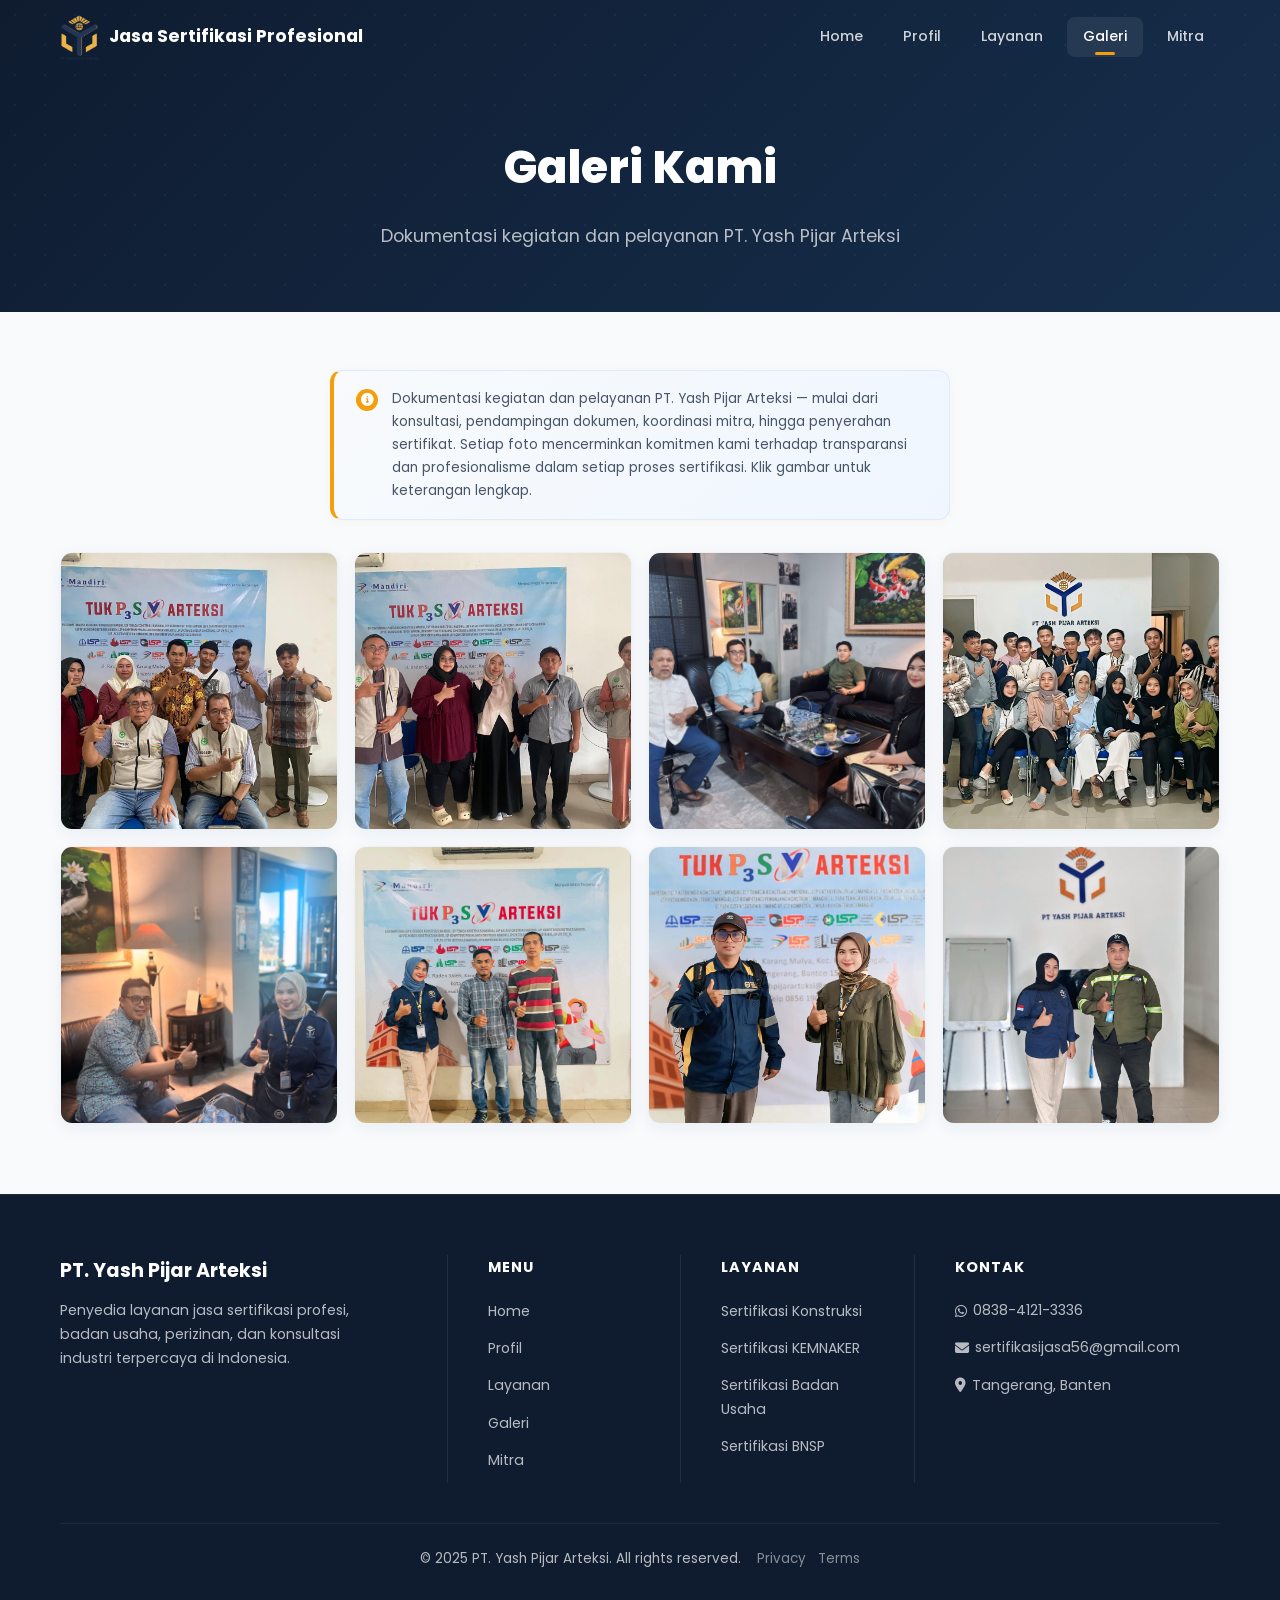
==== commit 9cb2903e: "hapus duplicate headline + CTA di layanan, mitra, galeri" ====
--- a/galeri.html
+++ b/galeri.html
@@ -71,11 +71,6 @@
   <!-- GALERI -->
   <section class="section-padding">
     <div class="container">
-      <div class="text-center reveal">
-        <span class="section-tag">Dokumentasi</span>
-        <h2 class="section-title">Galeri Kegiatan</h2>
-        <p class="section-subtitle">Momen-momen penting dalam perjalanan pelayanan sertifikasi kami</p>
-      </div>
       <div class="gallery-note reveal">
         <i class="fas fa-info-circle"></i>
         <span>Dokumentasi kegiatan dan pelayanan PT. Yash Pijar Arteksi — mulai dari konsultasi, pendampingan dokumen, koordinasi mitra, hingga penyerahan sertifikat. Setiap foto mencerminkan komitmen kami terhadap transparansi dan profesionalisme dalam setiap proses sertifikasi. Klik gambar untuk keterangan lengkap.</span>
@@ -89,19 +84,6 @@
         <div class="gallery-item reveal"><img src="assets/Galeri/Galeri-Yash-Pijar-Arteksi-6.jpg" alt="Kegiatan perusahaan jasa sertifikasi" loading="lazy" width="400" height="400"></div>
         <div class="gallery-item reveal"><img src="assets/Galeri/Galeri-Yash-Pijar-Arteksi-7a.jpg" alt="Pelayanan sertifikasi profesi" loading="lazy" width="400" height="400"></div>
         <div class="gallery-item reveal"><img src="assets/Galeri/Galeri-Yash-Pijar-Arteksi-8.jpeg" alt="Dokumentasi PT. Yash Pijar Arteksi" loading="lazy" width="400" height="400"></div>
-      </div>
-    </div>
-  </section>
-
-  <!-- CTA -->
-  <section class="cta-section section-padding">
-    <div class="container">
-      <div class="reveal">
-        <h2>Ingin Berkonsultasi <span>Dengan Tim Kami?</span></h2>
-        <p>Hubungi kami sekarang untuk konsultasi gratis seputar sertifikasi.</p>
-        <a href="https://wa.me/6283841213336?text=Halo%20ARIL%20HIDAYAT%2C%20saya%20tertarik%20dengan%20jasa%20sertifikasi%20dan%20perizinan%20yang%20ditawarkan.%20Saya%20ingin%20konsultasi." target="_blank" class="btn btn-wa btn-lg wa-link" aria-label="Hubungi via WhatsApp">
-          <i class="fab fa-whatsapp"></i> HUBUNGI VIA WHATSAPP
-        </a>
       </div>
     </div>
   </section>
--- a/css/style.css
+++ b/css/style.css
@@ -7,8 +7,8 @@
 }
 
 :root {
-  --primary: #152D6B;
-  --secondary: #2563EB;
+  --primary: #0F1C30;
+  --secondary: #162E4C;
   --accent: #F59E0B;
   --accent-hover: #d97706;
   --light: #F8FAFC;
@@ -59,7 +59,7 @@
 }
 
 .section-padding {
-  padding: 90px 0;
+  padding: 70px 0;
 }
 
 .section-tag {
@@ -163,7 +163,7 @@
 }
 
 .navbar.scrolled {
-  background: rgba(21, 45, 107, 0.92);
+  background: rgba(15, 28, 48, 0.94);
   backdrop-filter: blur(16px);
   -webkit-backdrop-filter: blur(16px);
   border-bottom: 1px solid rgba(255, 255, 255, 0.06);
@@ -263,7 +263,7 @@
 /* ===== HERO ===== */
 .hero {
   min-height: 100vh;
-  background: linear-gradient(135deg, var(--primary) 0%, var(--secondary) 70%, #0F2440 100%);
+  background: linear-gradient(135deg, var(--primary) 0%, var(--secondary) 60%, #12243C 100%);
   display: flex;
   align-items: center;
   position: relative;
@@ -275,8 +275,74 @@
   content: '';
   position: absolute;
   inset: 0;
-  background-image: radial-gradient(rgba(255, 255, 255, 0.04) 1px, transparent 1px);
-  background-size: 30px 30px;
+  pointer-events: none;
+  z-index: 0;
+}
+
+.hero-stars {
+  position: absolute;
+  inset: 0;
+  pointer-events: none;
+  z-index: 0;
+  overflow: hidden;
+}
+
+.hero-stars span {
+  position: absolute;
+  width: 2px;
+  height: 2px;
+  background: #fff;
+  border-radius: 50%;
+  box-shadow: 0 0 4px rgba(255,255,255,0.3);
+  animation: starTwinkle var(--dur, 3s) ease-in-out infinite alternate;
+  animation-delay: var(--delay, 0s);
+  opacity: var(--star-op, 0.4);
+}
+
+.hero-stars span.bright {
+  width: 3px;
+  height: 3px;
+  box-shadow: 0 0 6px rgba(255,255,255,0.5), 0 0 12px rgba(255,255,255,0.15);
+}
+
+@keyframes starTwinkle {
+  0% { opacity: calc(var(--star-op, 0.4) * 0.15); transform: scale(0.5); }
+  100% { opacity: var(--star-op, 0.4); transform: scale(1.5); }
+}
+
+.hero-glow {
+  position: absolute;
+  border-radius: 50%;
+  pointer-events: none;
+  z-index: 0;
+  filter: blur(60px);
+  opacity: 0.15;
+  animation: glowDrift 12s ease-in-out infinite alternate;
+}
+
+.hero-glow.g1 {
+  width: 400px;
+  height: 400px;
+  background: radial-gradient(circle, var(--accent), transparent);
+  top: -5%;
+  right: -5%;
+  animation-delay: 0s;
+}
+
+.hero-glow.g3 {
+  width: 250px;
+  height: 250px;
+  background: radial-gradient(circle, #8B5CF6, transparent);
+  top: 40%;
+  left: 50%;
+  animation-delay: -8s;
+}
+
+@keyframes glowDrift {
+  0% { transform: translate(0, 0) scale(1); }
+  33% { transform: translate(30px, -20px) scale(1.1); }
+  66% { transform: translate(-20px, 30px) scale(0.9); }
+  100% { transform: translate(15px, -15px) scale(1.05); }
 }
 
 .hero-particles {
@@ -459,7 +525,7 @@
 
 /* ===== PAGE HEADER ===== */
 .page-header {
-  padding: 160px 0 80px;
+  padding: 130px 0 60px;
   background: linear-gradient(135deg, var(--primary) 0%, var(--secondary) 100%);
   position: relative;
   overflow: hidden;
@@ -620,7 +686,7 @@
   border-radius: var(--radius-lg) var(--radius-lg) 0 0;
 }
 
-.visi-card::after { background: linear-gradient(90deg, #2563EB, #60A5FA); }
+.visi-card::after { background: linear-gradient(90deg, var(--secondary), #60A5FA); }
 .misi-card::after { background: linear-gradient(90deg, var(--accent), var(--accent-hover)); }
 
 .visi-card:hover,
@@ -643,7 +709,7 @@
 
 .visi-card .icon {
   background: linear-gradient(135deg, #DBEAFE, #EFF6FF);
-  color: #2563EB;
+  color: var(--secondary);
 }
 
 .misi-card .icon {
@@ -2834,10 +2900,10 @@
     font-size: 0.7rem;
   }
   .nav-logo-img {
-    height: 28px;
+    height: 36px;
   }
   .nav-logo-text {
-    font-size: 0.75rem;
+    font-size: 0.9rem;
   }
   .nav-hamburger span {
     width: 20px;
@@ -3007,10 +3073,10 @@
     height: 30px;
   }
   .nav-logo-img {
-    height: 20px;
+    height: 30px;
   }
   .nav-logo-text {
-    font-size: 0.6rem;
+    font-size: 0.8rem;
   }
   .nav-links {
     width: 200px;
--- a/css/style.css
+++ b/css/style.css
@@ -7,8 +7,8 @@
 }
 
 :root {
-  --primary: #152D6B;
-  --secondary: #2563EB;
+  --primary: #0F1C30;
+  --secondary: #162E4C;
   --accent: #F59E0B;
   --accent-hover: #d97706;
   --light: #F8FAFC;
@@ -59,7 +59,7 @@
 }
 
 .section-padding {
-  padding: 90px 0;
+  padding: 70px 0;
 }
 
 .section-tag {
@@ -163,7 +163,7 @@
 }
 
 .navbar.scrolled {
-  background: rgba(21, 45, 107, 0.92);
+  background: rgba(15, 28, 48, 0.94);
   backdrop-filter: blur(16px);
   -webkit-backdrop-filter: blur(16px);
   border-bottom: 1px solid rgba(255, 255, 255, 0.06);
@@ -263,7 +263,7 @@
 /* ===== HERO ===== */
 .hero {
   min-height: 100vh;
-  background: linear-gradient(135deg, var(--primary) 0%, var(--secondary) 70%, #0F2440 100%);
+  background: linear-gradient(135deg, var(--primary) 0%, var(--secondary) 60%, #12243C 100%);
   display: flex;
   align-items: center;
   position: relative;
@@ -275,8 +275,74 @@
   content: '';
   position: absolute;
   inset: 0;
-  background-image: radial-gradient(rgba(255, 255, 255, 0.04) 1px, transparent 1px);
-  background-size: 30px 30px;
+  pointer-events: none;
+  z-index: 0;
+}
+
+.hero-stars {
+  position: absolute;
+  inset: 0;
+  pointer-events: none;
+  z-index: 0;
+  overflow: hidden;
+}
+
+.hero-stars span {
+  position: absolute;
+  width: 2px;
+  height: 2px;
+  background: #fff;
+  border-radius: 50%;
+  box-shadow: 0 0 4px rgba(255,255,255,0.3);
+  animation: starTwinkle var(--dur, 3s) ease-in-out infinite alternate;
+  animation-delay: var(--delay, 0s);
+  opacity: var(--star-op, 0.4);
+}
+
+.hero-stars span.bright {
+  width: 3px;
+  height: 3px;
+  box-shadow: 0 0 6px rgba(255,255,255,0.5), 0 0 12px rgba(255,255,255,0.15);
+}
+
+@keyframes starTwinkle {
+  0% { opacity: calc(var(--star-op, 0.4) * 0.15); transform: scale(0.5); }
+  100% { opacity: var(--star-op, 0.4); transform: scale(1.5); }
+}
+
+.hero-glow {
+  position: absolute;
+  border-radius: 50%;
+  pointer-events: none;
+  z-index: 0;
+  filter: blur(60px);
+  opacity: 0.15;
+  animation: glowDrift 12s ease-in-out infinite alternate;
+}
+
+.hero-glow.g1 {
+  width: 400px;
+  height: 400px;
+  background: radial-gradient(circle, var(--accent), transparent);
+  top: -5%;
+  right: -5%;
+  animation-delay: 0s;
+}
+
+.hero-glow.g3 {
+  width: 250px;
+  height: 250px;
+  background: radial-gradient(circle, #8B5CF6, transparent);
+  top: 40%;
+  left: 50%;
+  animation-delay: -8s;
+}
+
+@keyframes glowDrift {
+  0% { transform: translate(0, 0) scale(1); }
+  33% { transform: translate(30px, -20px) scale(1.1); }
+  66% { transform: translate(-20px, 30px) scale(0.9); }
+  100% { transform: translate(15px, -15px) scale(1.05); }
 }
 
 .hero-particles {
@@ -459,7 +525,7 @@
 
 /* ===== PAGE HEADER ===== */
 .page-header {
-  padding: 160px 0 80px;
+  padding: 130px 0 60px;
   background: linear-gradient(135deg, var(--primary) 0%, var(--secondary) 100%);
   position: relative;
   overflow: hidden;
@@ -620,7 +686,7 @@
   border-radius: var(--radius-lg) var(--radius-lg) 0 0;
 }
 
-.visi-card::after { background: linear-gradient(90deg, #2563EB, #60A5FA); }
+.visi-card::after { background: linear-gradient(90deg, var(--secondary), #60A5FA); }
 .misi-card::after { background: linear-gradient(90deg, var(--accent), var(--accent-hover)); }
 
 .visi-card:hover,
@@ -643,7 +709,7 @@
 
 .visi-card .icon {
   background: linear-gradient(135deg, #DBEAFE, #EFF6FF);
-  color: #2563EB;
+  color: var(--secondary);
 }
 
 .misi-card .icon {
@@ -2834,10 +2900,10 @@
     font-size: 0.7rem;
   }
   .nav-logo-img {
-    height: 28px;
+    height: 36px;
   }
   .nav-logo-text {
-    font-size: 0.75rem;
+    font-size: 0.9rem;
   }
   .nav-hamburger span {
     width: 20px;
@@ -3007,10 +3073,10 @@
     height: 30px;
   }
   .nav-logo-img {
-    height: 20px;
+    height: 30px;
   }
   .nav-logo-text {
-    font-size: 0.6rem;
+    font-size: 0.8rem;
   }
   .nav-links {
     width: 200px;
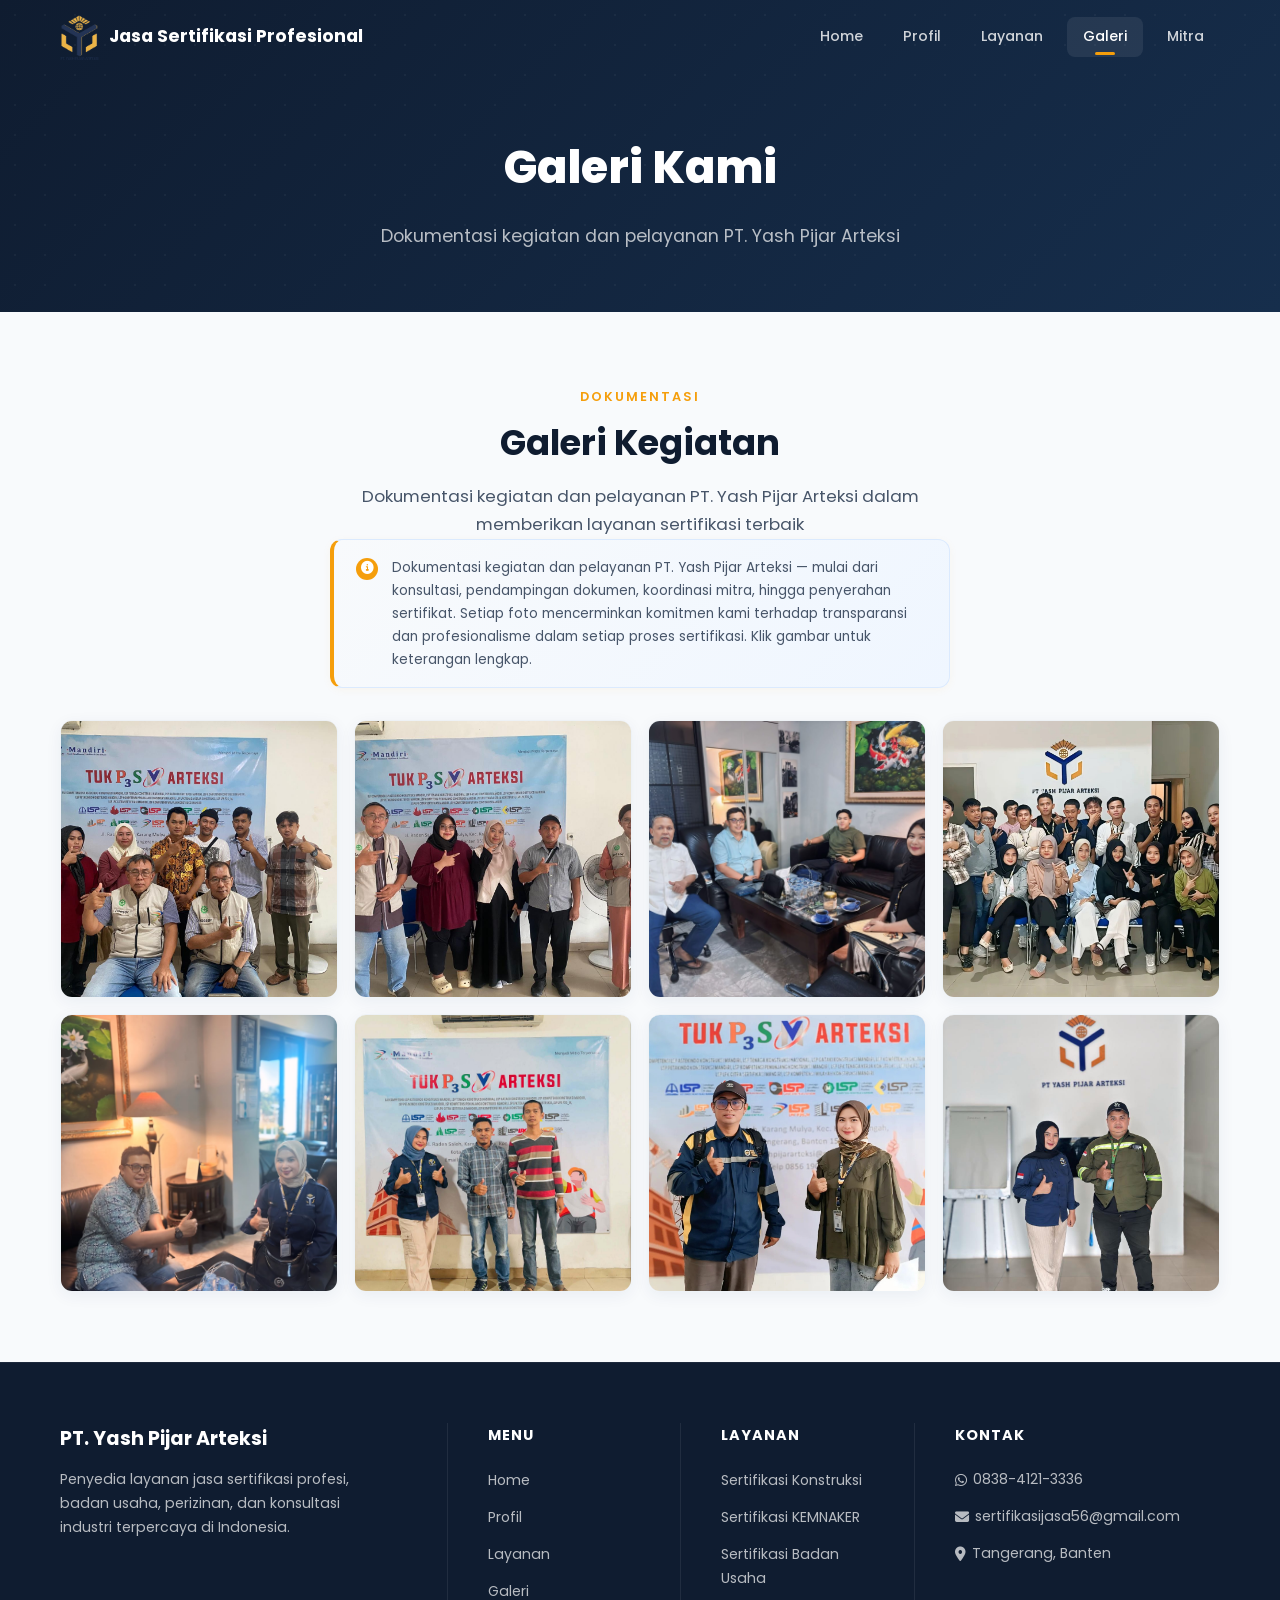
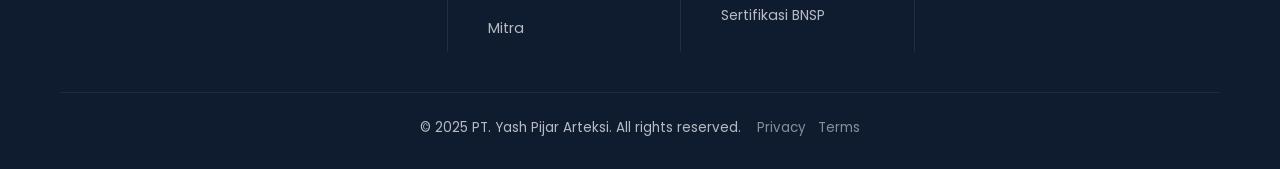
==== commit c311f6e3: "rapihkan layanan/mitra/galeri: class-based section padding, tambah section header, 5-col ringkasan b" ====
--- a/galeri.html
+++ b/galeri.html
@@ -71,7 +71,12 @@
   <!-- GALERI -->
   <section class="section-padding">
     <div class="container">
-      <div class="gallery-note reveal">
+      <div class="text-center page-section-header reveal">
+        <span class="section-tag">Dokumentasi</span>
+        <h2 class="section-title">Galeri Kegiatan</h2>
+        <p class="section-subtitle">Dokumentasi kegiatan dan pelayanan PT. Yash Pijar Arteksi dalam memberikan layanan sertifikasi terbaik</p>
+      </div>
+      <div class="gallery-note reveal" style="margin-top:0;">
         <i class="fas fa-info-circle"></i>
         <span>Dokumentasi kegiatan dan pelayanan PT. Yash Pijar Arteksi — mulai dari konsultasi, pendampingan dokumen, koordinasi mitra, hingga penyerahan sertifikat. Setiap foto mencerminkan komitmen kami terhadap transparansi dan profesionalisme dalam setiap proses sertifikasi. Klik gambar untuk keterangan lengkap.</span>
       </div>
--- a/css/style.css
+++ b/css/style.css
@@ -2068,6 +2068,63 @@
   }
 }
 
+/* ===== LAYANAN SECTION VARIANTS ===== */
+.section-ringkasan {
+  padding: 0 0 32px;
+}
+.section-badge {
+  padding: 40px 0;
+}
+.section-badge-alt {
+  padding: 40px 0;
+  background: #F1F5F9;
+}
+.badge-grid-ringkasan {
+  display: grid;
+  grid-template-columns: repeat(5, 1fr);
+  gap: 14px;
+  max-width: 900px;
+  margin: 24px auto 0;
+}
+.page-section-header .section-subtitle {
+  margin-bottom: 0;
+}
+@media (max-width: 768px) {
+  .section-ringkasan { padding: 0 0 20px; }
+  .section-badge { padding: 28px 0; }
+  .section-badge-alt { padding: 28px 0; }
+  .badge-grid-ringkasan {
+    grid-template-columns: repeat(3, 1fr);
+    gap: 8px;
+  }
+}
+@media (max-width: 480px) {
+  .section-ringkasan { padding: 0 0 16px; }
+  .section-badge { padding: 20px 0; }
+  .section-badge-alt { padding: 20px 0; }
+  .badge-grid-ringkasan {
+    grid-template-columns: repeat(3, 1fr);
+    gap: 6px;
+  }
+  .badge-grid-ringkasan .badge-item {
+    padding: 8px 6px;
+    font-size: 0.7rem;
+  }
+}
+@media (max-width: 380px) {
+  .section-ringkasan { padding: 0 0 12px; }
+  .section-badge { padding: 16px 0; }
+  .section-badge-alt { padding: 16px 0; }
+  .badge-grid-ringkasan {
+    grid-template-columns: repeat(3, 1fr);
+    gap: 4px;
+  }
+  .badge-grid-ringkasan .badge-item {
+    padding: 6px 4px;
+    font-size: 0.62rem;
+  }
+}
+
 /* ===== FOOTER ===== */
 .footer {
   background: var(--primary);
--- a/css/style.css
+++ b/css/style.css
@@ -2068,6 +2068,63 @@
   }
 }
 
+/* ===== LAYANAN SECTION VARIANTS ===== */
+.section-ringkasan {
+  padding: 0 0 32px;
+}
+.section-badge {
+  padding: 40px 0;
+}
+.section-badge-alt {
+  padding: 40px 0;
+  background: #F1F5F9;
+}
+.badge-grid-ringkasan {
+  display: grid;
+  grid-template-columns: repeat(5, 1fr);
+  gap: 14px;
+  max-width: 900px;
+  margin: 24px auto 0;
+}
+.page-section-header .section-subtitle {
+  margin-bottom: 0;
+}
+@media (max-width: 768px) {
+  .section-ringkasan { padding: 0 0 20px; }
+  .section-badge { padding: 28px 0; }
+  .section-badge-alt { padding: 28px 0; }
+  .badge-grid-ringkasan {
+    grid-template-columns: repeat(3, 1fr);
+    gap: 8px;
+  }
+}
+@media (max-width: 480px) {
+  .section-ringkasan { padding: 0 0 16px; }
+  .section-badge { padding: 20px 0; }
+  .section-badge-alt { padding: 20px 0; }
+  .badge-grid-ringkasan {
+    grid-template-columns: repeat(3, 1fr);
+    gap: 6px;
+  }
+  .badge-grid-ringkasan .badge-item {
+    padding: 8px 6px;
+    font-size: 0.7rem;
+  }
+}
+@media (max-width: 380px) {
+  .section-ringkasan { padding: 0 0 12px; }
+  .section-badge { padding: 16px 0; }
+  .section-badge-alt { padding: 16px 0; }
+  .badge-grid-ringkasan {
+    grid-template-columns: repeat(3, 1fr);
+    gap: 4px;
+  }
+  .badge-grid-ringkasan .badge-item {
+    padding: 6px 4px;
+    font-size: 0.62rem;
+  }
+}
+
 /* ===== FOOTER ===== */
 .footer {
   background: var(--primary);
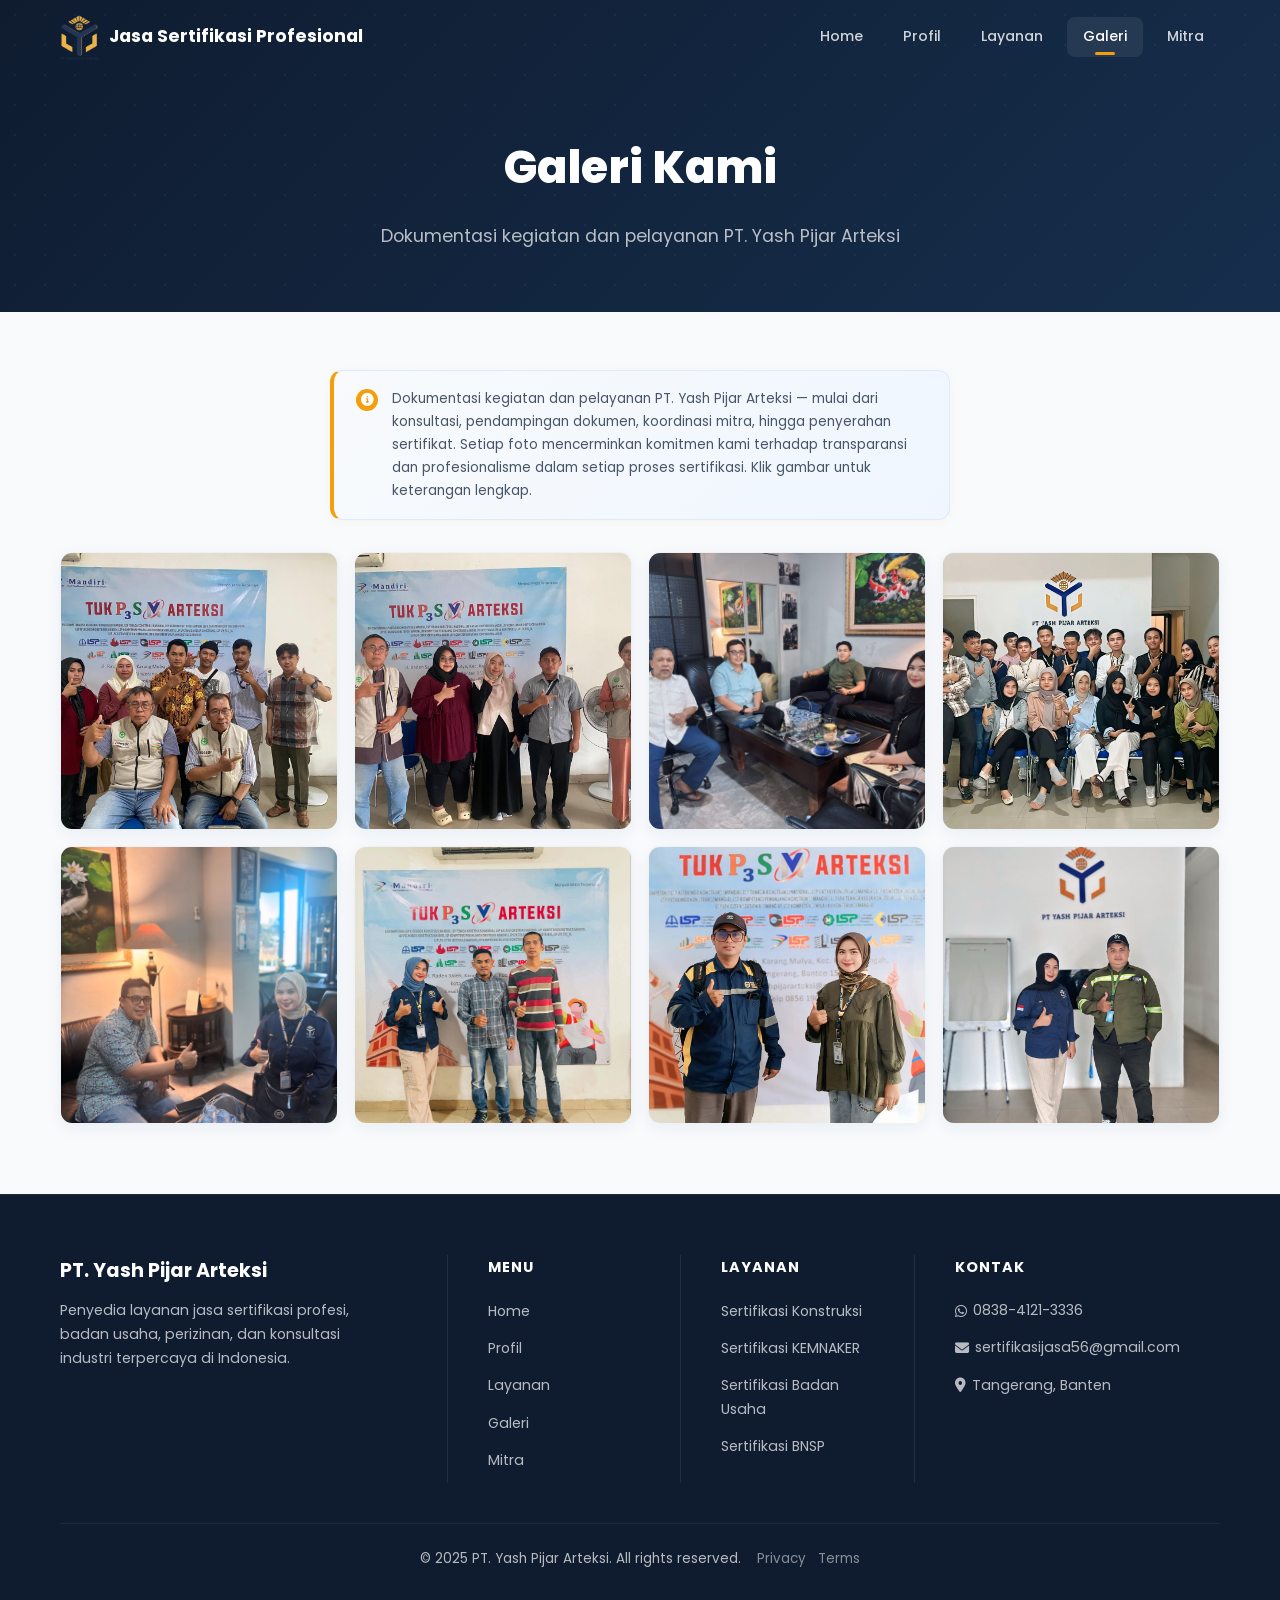
==== commit 451ee824: "fix double headline: hapus section header duplikat pada mitra & galeri" ====
--- a/galeri.html
+++ b/galeri.html
@@ -71,12 +71,7 @@
   <!-- GALERI -->
   <section class="section-padding">
     <div class="container">
-      <div class="text-center page-section-header reveal">
-        <span class="section-tag">Dokumentasi</span>
-        <h2 class="section-title">Galeri Kegiatan</h2>
-        <p class="section-subtitle">Dokumentasi kegiatan dan pelayanan PT. Yash Pijar Arteksi dalam memberikan layanan sertifikasi terbaik</p>
-      </div>
-      <div class="gallery-note reveal" style="margin-top:0;">
+      <div class="gallery-note reveal">
         <i class="fas fa-info-circle"></i>
         <span>Dokumentasi kegiatan dan pelayanan PT. Yash Pijar Arteksi — mulai dari konsultasi, pendampingan dokumen, koordinasi mitra, hingga penyerahan sertifikat. Setiap foto mencerminkan komitmen kami terhadap transparansi dan profesionalisme dalam setiap proses sertifikasi. Klik gambar untuk keterangan lengkap.</span>
       </div>
--- a/css/style.css
+++ b/css/style.css
@@ -1558,8 +1558,7 @@
 }
 
 .mitra-closing {
-  padding: 0 0 60px;
-  margin-top: -20px;
+  padding: 40px 0 60px;
 }
 
 .mitra-closing-box {
@@ -2858,7 +2857,7 @@
     font-size: 0.85rem;
   }
   .mitra-closing {
-    padding: 0 0 40px;
+    padding: 24px 0 40px;
   }
   .mitra-closing-box {
     padding: 24px 24px;
@@ -3018,7 +3017,7 @@
     font-size: 0.68rem;
   }
   .mitra-closing {
-    padding: 0 0 24px;
+    padding: 20px 0 24px;
   }
   .mitra-closing-box {
     padding: 18px 18px;
--- a/css/style.css
+++ b/css/style.css
@@ -1558,8 +1558,7 @@
 }
 
 .mitra-closing {
-  padding: 0 0 60px;
-  margin-top: -20px;
+  padding: 40px 0 60px;
 }
 
 .mitra-closing-box {
@@ -2858,7 +2857,7 @@
     font-size: 0.85rem;
   }
   .mitra-closing {
-    padding: 0 0 40px;
+    padding: 24px 0 40px;
   }
   .mitra-closing-box {
     padding: 24px 24px;
@@ -3018,7 +3017,7 @@
     font-size: 0.68rem;
   }
   .mitra-closing {
-    padding: 0 0 24px;
+    padding: 20px 0 24px;
   }
   .mitra-closing-box {
     padding: 18px 18px;
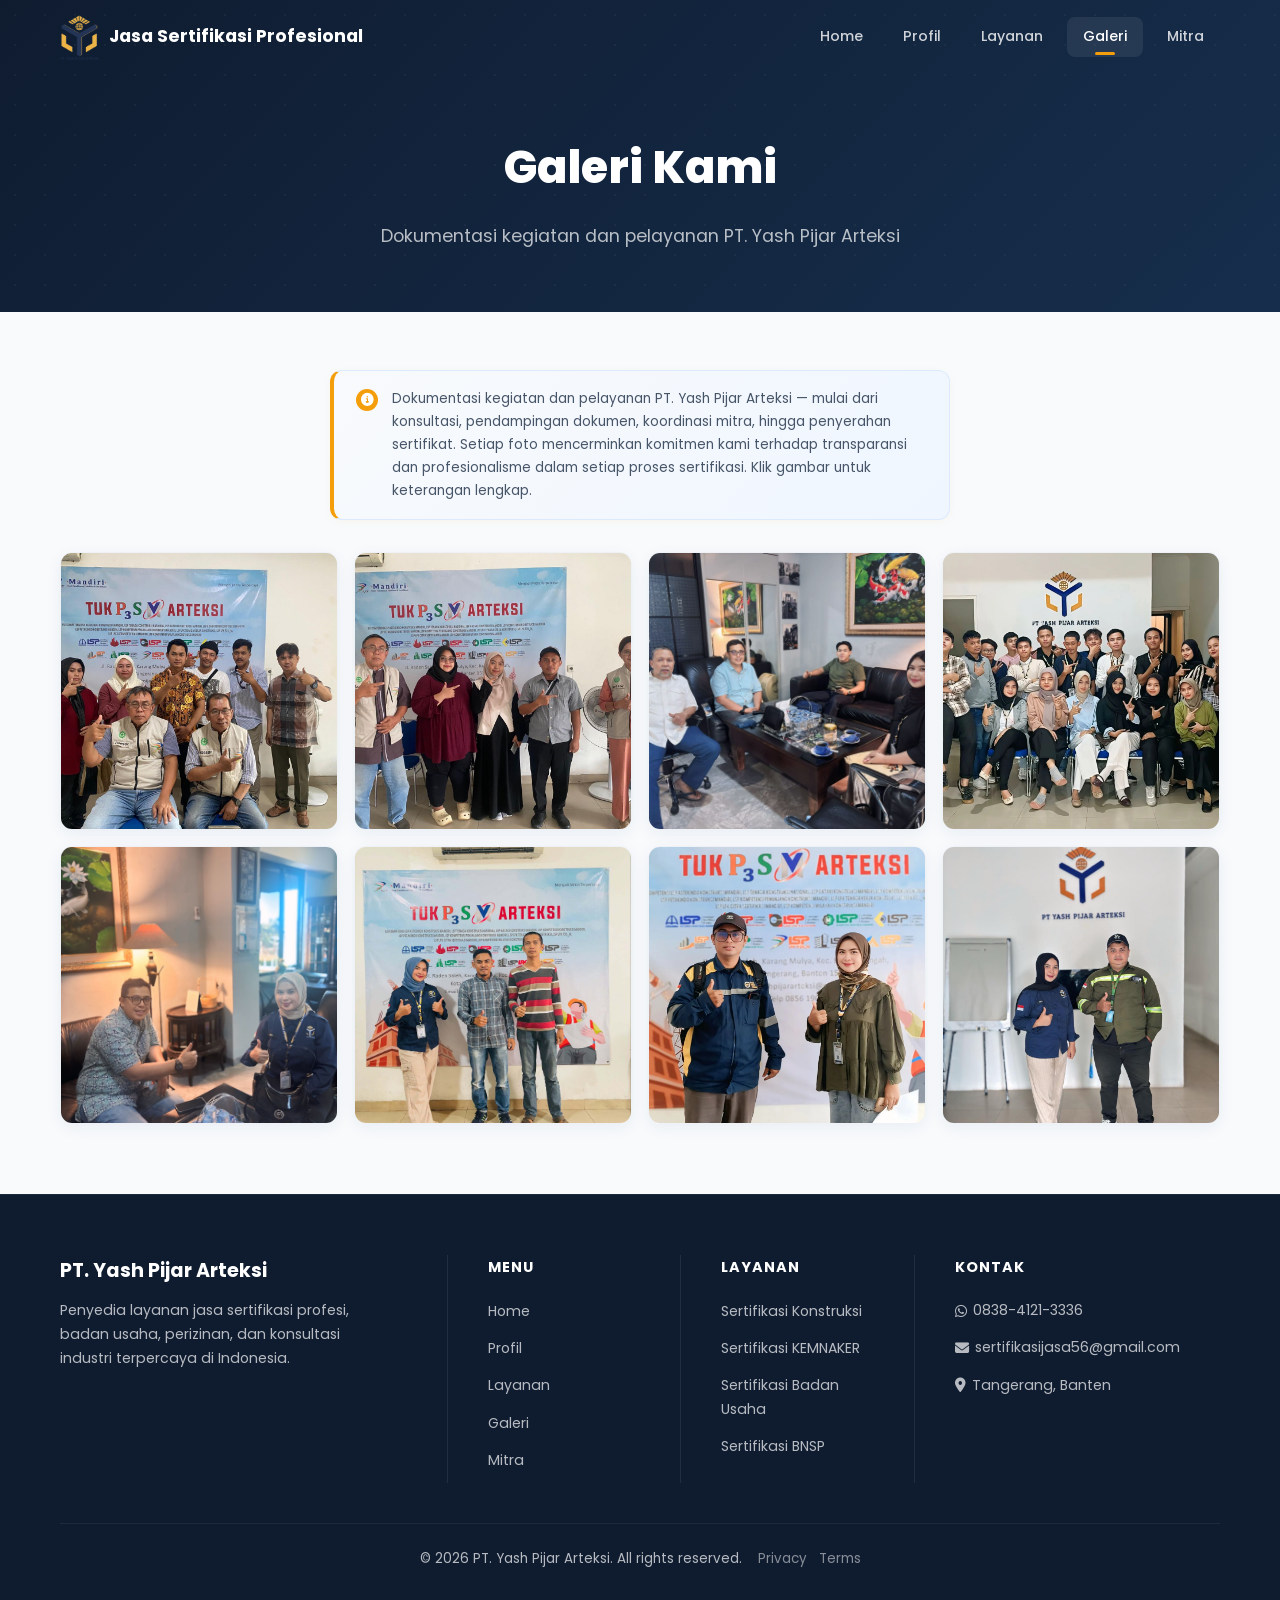
==== commit 197de2a8: "rapikan code siap production: fix logo rusak ke PNG, hapus placeholder, tambah .htaccess" ====
--- a/galeri.html
+++ b/galeri.html
@@ -9,18 +9,18 @@
   <link rel="canonical" href="https://gosertify.my.id/galeri.html">
   <meta property="og:title" content="Galeri Kegiatan | PT. Yash Pijar Arteksi">
   <meta property="og:description" content="Galeri foto kegiatan dan dokumentasi PT. Yash Pijar Arteksi.">
-  <meta property="og:image" content="https://gosertify.my.id/assets/Logo/gosertify.svg">
+  <meta property="og:image" content="https://gosertify.my.id/assets/Logo/logo-pt-yash-pijar-arteksi-rev.png">
   <meta property="og:url" content="https://gosertify.my.id/galeri.html">
   <meta property="og:type" content="website">
   <meta property="og:locale" content="id_ID">
   <meta name="twitter:card" content="summary_large_image">
   <meta name="twitter:title" content="Galeri Kegiatan | PT. Yash Pijar Arteksi">
   <meta name="twitter:description" content="Galeri foto kegiatan dan dokumentasi PT. Yash Pijar Arteksi.">
-  <meta name="twitter:image" content="https://gosertify.my.id/assets/Logo/gosertify.svg">
-  <link rel="icon" type="image/svg+xml" href="assets/Logo/gosertify.svg">
+  <meta name="twitter:image" content="https://gosertify.my.id/assets/Logo/logo-pt-yash-pijar-arteksi-rev.png">
+  <link rel="icon" type="image/svg+xml" href="assets/Logo/logo-pt-yash-pijar-arteksi-rev.png">
   <link rel="preconnect" href="https://fonts.googleapis.com">
   <link rel="preconnect" href="https://fonts.gstatic.com" crossorigin>
-  <link href="https://fonts.googleapis.com/css2?family=Poppins:wght@400;500;600;700;800&display=swap&font-display=swap" rel="stylesheet">
+  <link href="https://fonts.googleapis.com/css2?family=Poppins:wght@400;500;600;700;800&display=swap" rel="stylesheet">
   <link rel="stylesheet" href="https://cdnjs.cloudflare.com/ajax/libs/font-awesome/6.5.0/css/all.min.css">
   <link rel="stylesheet" href="css/style.css">
   <link rel="preload" href="assets/Logo/logo-pt-yash-pijar-arteksi-rev.png" as="image" type="image/png">
@@ -95,7 +95,6 @@
         <div class="footer-brand">
           <h3>PT. Yash Pijar Arteksi</h3>
           <p>Penyedia layanan jasa sertifikasi profesi, badan usaha, perizinan, dan konsultasi industri terpercaya di Indonesia.</p>
-
         </div>
         <div class="footer-col">
           <h4>Menu</h4>
@@ -126,15 +125,11 @@
         </div>
       </div>
       <div class="footer-bottom">
-        <span>&copy; 2025 PT. Yash Pijar Arteksi. All rights reserved. <a href="privacy.html" style="color:rgba(255,255,255,0.5);margin-left:12px;">Privacy</a> <a href="terms.html" style="color:rgba(255,255,255,0.5);margin-left:8px;">Terms</a></span>
-
+        <span>&copy; 2026 PT. Yash Pijar Arteksi. All rights reserved. <a href="privacy.html" style="color:rgba(255,255,255,0.5);margin-left:12px;">Privacy</a> <a href="terms.html" style="color:rgba(255,255,255,0.5);margin-left:8px;">Terms</a></span>
       </div>
     </div>
   </footer>
 
-  <!-- AdSense placeholder: footer (invisible until activated) -->
-  <!-- <div class="ad-placement ad-footer" style="min-height:90px;background:transparent;margin:16px 0;display:none;"></div> -->
-
   <script defer src="js/main.js"></script>
 </body>
 </html>
--- a/css/style.css
+++ b/css/style.css
@@ -1188,22 +1188,22 @@
 @media (max-width: 480px) {
   .layanan-badge {
     grid-template-columns: repeat(3, 1fr);
-    gap: 8px;
+    gap: 4px;
   }
   .layanan-badge .badge-item {
-    padding: 12px 6px;
-    font-size: 0.68rem;
+    padding: 8px 4px;
+    font-size: 0.65rem;
   }
 }
 
 @media (max-width: 380px) {
   .layanan-badge {
     grid-template-columns: repeat(2, 1fr);
-    gap: 6px;
+    gap: 4px;
   }
   .layanan-badge .badge-item {
-    padding: 10px 4px;
-    font-size: 0.65rem;
+    padding: 6px 3px;
+    font-size: 0.6rem;
   }
 }
 
@@ -1422,14 +1422,14 @@
 @media (max-width: 768px) {
   .gallery-grid {
     grid-template-columns: repeat(2, 1fr);
-    gap: 12px;
+    gap: 8px;
   }
 }
 
 @media (max-width: 480px) {
   .gallery-grid {
     grid-template-columns: repeat(2, 1fr);
-    gap: 8px;
+    gap: 6px;
   }
 }
 
@@ -1509,6 +1509,10 @@
   display: flex;
   flex-direction: column;
   align-items: center;
+  cursor: pointer;
+  position: relative;
+  border: 1px solid #EEF2F6;
+  overflow: hidden;
 }
 
 .mitra-card:hover {
@@ -1528,13 +1532,6 @@
   font-size: 0.78rem;
   color: #94A3B8;
   max-width: 100%;
-}
-
-.mitra-card {
-  cursor: pointer;
-  position: relative;
-  border: 1px solid #EEF2F6;
-  overflow: hidden;
 }
 
 .mitra-card::before {
@@ -1558,43 +1555,42 @@
 }
 
 .mitra-closing {
-  padding: 40px 0 60px;
+  padding: 16px 0 0;
 }
 
 .mitra-closing-box {
-  max-width: 720px;
-  margin: 0 auto;
-  background: linear-gradient(135deg, #FFFBEB 0%, #FEF9C3 50%, #FFFBEB 100%);
-  border: 1px solid #FDE68A;
-  border-left: 5px solid var(--accent);
-  border-radius: var(--radius-lg);
-  padding: 32px 40px;
+  max-width: 620px;
+  margin: 0 auto 32px;
+  background: linear-gradient(135deg, #F8FAFC 0%, #EFF6FF 100%);
+  border: 1px solid #DBEAFE;
+  border-left: 4px solid var(--accent);
+  border-radius: var(--radius-md);
+  padding: 14px 20px;
   display: flex;
   align-items: flex-start;
-  gap: 22px;
-  box-shadow: 0 4px 20px rgba(245, 158, 11, 0.08);
+  gap: 10px;
+  box-shadow: 0 2px 8px rgba(245, 158, 11, 0.06);
 }
 
 .mitra-closing-icon {
-  width: 52px;
-  height: 52px;
+  width: 22px;
+  height: 22px;
   border-radius: 50%;
-  background: linear-gradient(135deg, var(--accent), #FBBF24);
+  background: var(--accent);
   display: flex;
   align-items: center;
   justify-content: center;
   flex-shrink: 0;
-  font-size: 1.3rem;
+  font-size: 0.72rem;
   color: #fff;
-  box-shadow: 0 4px 12px rgba(245, 158, 11, 0.25);
+  margin-top: 3px;
 }
 
 .mitra-closing-box p {
-  font-size: 1rem;
-  color: #334155;
-  line-height: 1.85;
+  font-size: 0.85rem;
+  color: #475569;
+  line-height: 1.6;
   margin: 0;
-  padding-top: 6px;
 }
 
 /* ===== MITRA MODAL ===== */
@@ -1970,13 +1966,13 @@
 #institusiGrid .mitra-card {
   flex: 0 0 calc(25% - 20px);
   max-width: calc(25% - 20px);
-  padding: 36px 20px;
-  min-height: 220px;
+  padding: 24px 16px;
+  min-height: 200px;
   justify-content: center;
 }
 #institusiGrid .logo-wrap {
-  width: 90px;
-  height: 90px;
+  width: 80px;
+  height: 80px;
   border-radius: 50%;
   display: flex;
   align-items: center;
@@ -2007,7 +2003,7 @@
   #institusiGrid .mitra-card {
     flex: 0 0 calc(33.33% - 20px);
     max-width: calc(33.33% - 20px);
-    min-height: 200px;
+    min-height: 180px;
   }
 }
 @media (max-width: 600px) {
@@ -2015,27 +2011,27 @@
     gap: 12px;
   }
   #institusiGrid .mitra-card {
-    flex: 0 0 calc(33.33% - 12px);
-    max-width: calc(33.33% - 12px);
-    padding: 20px 12px;
-    min-height: 170px;
+    flex: 0 0 calc(50% - 12px);
+    max-width: calc(50% - 12px);
+    padding: 16px 10px;
+    min-height: 150px;
   }
   #institusiGrid .mitra-card:last-child {
     margin: 0 auto;
   }
   #institusiGrid .logo-wrap {
-    width: 64px;
-    height: 64px;
-    margin-bottom: 12px;
+    width: 56px;
+    height: 56px;
+    margin-bottom: 10px;
   }
   #institusiGrid .logo-wrap img {
-    padding: 6px;
+    padding: 5px;
   }
   #institusiGrid .mitra-card h4 {
-    font-size: 0.8rem;
+    font-size: 0.78rem;
   }
   #institusiGrid .mitra-card p {
-    font-size: 0.68rem;
+    font-size: 0.65rem;
   }
 }
 @media (max-width: 380px) {
@@ -2043,27 +2039,27 @@
     gap: 10px;
   }
   #institusiGrid .mitra-card {
-    flex: 0 0 calc(33.33% - 10px);
-    max-width: calc(33.33% - 10px);
-    padding: 16px 8px;
-    min-height: 150px;
+    flex: 0 0 calc(50% - 10px);
+    max-width: calc(50% - 10px);
+    padding: 12px 6px;
+    min-height: 130px;
   }
   #institusiGrid .mitra-card:last-child {
     margin: 0 auto;
   }
   #institusiGrid .logo-wrap {
-    width: 52px;
-    height: 52px;
+    width: 46px;
+    height: 46px;
     margin-bottom: 8px;
   }
   #institusiGrid .logo-wrap img {
     padding: 4px;
   }
   #institusiGrid .mitra-card h4 {
-    font-size: 0.75rem;
+    font-size: 0.7rem;
   }
   #institusiGrid .mitra-card p {
-    font-size: 0.62rem;
+    font-size: 0.6rem;
   }
 }
 
@@ -2089,28 +2085,15 @@
   margin-bottom: 0;
 }
 @media (max-width: 768px) {
-  .section-ringkasan { padding: 0 0 20px; }
-  .section-badge { padding: 28px 0; }
-  .section-badge-alt { padding: 28px 0; }
-  .badge-grid-ringkasan {
-    grid-template-columns: repeat(3, 1fr);
-    gap: 8px;
-  }
-}
-@media (max-width: 480px) {
   .section-ringkasan { padding: 0 0 16px; }
-  .section-badge { padding: 20px 0; }
-  .section-badge-alt { padding: 20px 0; }
+  .section-badge { padding: 24px 0; }
+  .section-badge-alt { padding: 24px 0; }
   .badge-grid-ringkasan {
     grid-template-columns: repeat(3, 1fr);
     gap: 6px;
   }
-  .badge-grid-ringkasan .badge-item {
-    padding: 8px 6px;
-    font-size: 0.7rem;
-  }
-}
-@media (max-width: 380px) {
+}
+@media (max-width: 480px) {
   .section-ringkasan { padding: 0 0 12px; }
   .section-badge { padding: 16px 0; }
   .section-badge-alt { padding: 16px 0; }
@@ -2120,8 +2103,56 @@
   }
   .badge-grid-ringkasan .badge-item {
     padding: 6px 4px;
-    font-size: 0.62rem;
-  }
+    font-size: 0.65rem;
+  }
+}
+@media (max-width: 380px) {
+  .section-ringkasan { padding: 0 0 8px; }
+  .section-badge { padding: 12px 0; }
+  .section-badge-alt { padding: 12px 0; }
+  .badge-grid-ringkasan {
+    grid-template-columns: repeat(3, 1fr);
+    gap: 3px;
+  }
+  .badge-grid-ringkasan .badge-item {
+    padding: 4px 3px;
+    font-size: 0.58rem;
+  }
+}
+
+/* ===== LEGAL PAGES (PRIVACY / TERMS) ===== */
+.legal-content {
+  max-width: 800px;
+  margin: 0 auto;
+}
+
+.legal-content h2 {
+  font-size: 1.3rem;
+  color: var(--primary);
+  margin: 32px 0 12px;
+}
+
+.legal-content p,
+.legal-content li {
+  color: #475569;
+  font-size: 0.95rem;
+  line-height: 1.8;
+}
+
+.legal-content ul {
+  list-style: disc;
+  padding-left: 24px;
+  margin-bottom: 16px;
+}
+
+.legal-content ul li {
+  margin-bottom: 6px;
+}
+
+.legal-content .updated {
+  color: #94A3B8;
+  font-size: 0.85rem;
+  margin-bottom: 32px;
 }
 
 /* ===== FOOTER ===== */
@@ -2621,15 +2652,15 @@
     padding: 0 16px;
   }
   .section-padding {
-    padding: 50px 0;
+    padding: 40px 0;
   }
   .section-title {
-    font-size: 1.4rem;
-    margin-bottom: 10px;
+    font-size: 1.3rem;
+    margin-bottom: 8px;
   }
   .section-subtitle {
-    font-size: 0.92rem;
-    margin-bottom: 28px;
+    font-size: 0.9rem;
+    margin-bottom: 24px;
   }
   .hero {
     min-height: auto;
@@ -2717,11 +2748,11 @@
   }
   .badge-grid {
     grid-template-columns: repeat(4, 1fr);
-    gap: 8px;
+    gap: 6px;
   }
   .badge-item {
-    padding: 12px 8px;
-    font-size: 0.72rem;
+    padding: 10px 6px;
+    font-size: 0.7rem;
   }
   .mitra-badge img {
     width: 40px;
@@ -2732,10 +2763,10 @@
   }
   .mitra-grid {
     grid-template-columns: repeat(2, 1fr);
-    gap: 12px;
+    gap: 10px;
   }
   .mitra-card {
-    padding: 20px 12px;
+    padding: 16px 10px;
   }
   .location-info {
     grid-template-columns: 1fr;
@@ -2795,18 +2826,18 @@
   }
 
   .navbar {
-  padding: 14px 0;
+    padding: 14px 0;
   }
 
   .page-header {
-    padding: 120px 0 50px;
+    padding: 110px 0 40px;
   }
   .page-header h1 {
-    font-size: 1.6rem;
-    margin-bottom: 10px;
+    font-size: 1.5rem;
+    margin-bottom: 8px;
   }
   .page-header p {
-    font-size: 0.92rem;
+    font-size: 0.88rem;
   }
 
   .cta-section h2 {
@@ -2857,20 +2888,22 @@
     font-size: 0.85rem;
   }
   .mitra-closing {
-    padding: 24px 0 40px;
+    padding: 12px 0 0;
   }
   .mitra-closing-box {
-    padding: 24px 24px;
-    gap: 16px;
-    border-left-width: 4px;
+    padding: 12px 16px;
+    gap: 10px;
+    border-left-width: 3px;
+  }
+  .mitra-closing-icon {
+    width: 20px;
+    height: 20px;
+    font-size: 0.7rem;
+    margin-top: 2px;
   }
   .mitra-closing-box p {
-    font-size: 0.92rem;
-  }
-  .mitra-closing-icon {
-    width: 44px;
-    height: 44px;
-    font-size: 1.1rem;
+    font-size: 0.82rem;
+    line-height: 1.6;
   }
   .mitra-modal-header h3 {
     font-size: 1.15rem;
@@ -2891,14 +2924,14 @@
     padding: 0 12px;
   }
   .section-padding {
-    padding: 36px 0;
+    padding: 28px 0;
   }
   .section-title {
-    font-size: 1.2rem;
+    font-size: 1.1rem;
   }
   .section-subtitle {
-    font-size: 0.85rem;
-    margin-bottom: 20px;
+    font-size: 0.82rem;
+    margin-bottom: 16px;
   }
   .hero-title {
     font-size: 1.4rem;
@@ -2911,11 +2944,11 @@
   }
   .badge-grid {
     grid-template-columns: repeat(4, 1fr);
-    gap: 6px;
+    gap: 4px;
   }
   .badge-item {
-    padding: 8px 6px;
-    font-size: 0.68rem;
+    padding: 6px 4px;
+    font-size: 0.65rem;
   }
   .mitra-badge img {
     width: 36px;
@@ -2926,13 +2959,13 @@
     gap: 10px;
   }
   .keypoint-card {
-    padding: 16px 14px;
+    padding: 14px 12px;
   }
   .keypoint-card .icon {
-    width: 48px;
-    height: 48px;
-    font-size: 1.1rem;
-    margin-bottom: 10px;
+    width: 44px;
+    height: 44px;
+    font-size: 1rem;
+    margin-bottom: 8px;
   }
   .service-card {
     padding: 18px 14px;
@@ -2944,16 +2977,16 @@
     margin-bottom: 12px;
   }
   .mitra-grid {
-    gap: 10px;
+    gap: 8px;
   }
   .mitra-card {
-    padding: 14px 10px;
+    padding: 12px 8px;
   }
   .mitra-card h4 {
-    font-size: 0.82rem;
+    font-size: 0.78rem;
   }
   .mitra-card p {
-    font-size: 0.7rem;
+    font-size: 0.66rem;
   }
   .nav-logo-img {
     height: 36px;
@@ -2966,16 +2999,16 @@
     height: 2px;
   }
   .page-header {
-    padding: 100px 0 36px;
+    padding: 90px 0 28px;
   }
   .page-header h1 {
-    font-size: 1.35rem;
+    font-size: 1.25rem;
   }
   .cta-section h2 {
     font-size: 1.15rem;
   }
   .footer {
-    padding: 30px 0 16px;
+    padding: 32px 0 16px;
   }
   .footer-bottom {
     font-size: 0.75rem;
@@ -3017,23 +3050,22 @@
     font-size: 0.68rem;
   }
   .mitra-closing {
-    padding: 20px 0 24px;
+    padding: 8px 0 0;
   }
   .mitra-closing-box {
-    padding: 18px 18px;
-    gap: 12px;
+    padding: 10px 14px;
+    gap: 8px;
     border-left-width: 3px;
-    border-radius: var(--radius-md);
   }
   .mitra-closing-icon {
-    width: 36px;
-    height: 36px;
-    font-size: 0.95rem;
-    box-shadow: 0 3px 10px rgba(245, 158, 11, 0.2);
+    width: 18px;
+    height: 18px;
+    font-size: 0.65rem;
+    margin-top: 2px;
   }
   .mitra-closing-box p {
-    font-size: 0.88rem;
-    line-height: 1.7;
+    font-size: 0.78rem;
+    line-height: 1.55;
   }
   .mitra-modal-header {
     padding: 20px 24px 16px;
@@ -3075,7 +3107,7 @@
     padding: 0 10px;
   }
   .section-padding {
-    padding: 28px 0;
+    padding: 24px 0;
   }
   .hero-title {
     font-size: 1.15rem;
@@ -3118,11 +3150,11 @@
   }
   .badge-grid {
     grid-template-columns: repeat(4, 1fr);
-    gap: 4px;
+    gap: 3px;
   }
   .badge-item {
-    padding: 5px 4px;
-    font-size: 0.6rem;
+    padding: 4px 3px;
+    font-size: 0.58rem;
   }
   .mitra-badge img {
     width: 30px;
@@ -3139,20 +3171,20 @@
     padding: 50px 14px 14px;
   }
   .section-title {
+    font-size: 1rem;
+  }
+  .section-subtitle {
+    font-size: 0.78rem;
+    margin-bottom: 14px;
+  }
+  .page-header {
+    padding: 80px 0 22px;
+  }
+  .page-header h1 {
     font-size: 1.05rem;
   }
-  .section-subtitle {
-    font-size: 0.8rem;
-    margin-bottom: 16px;
-  }
-  .page-header {
-    padding: 80px 0 24px;
-  }
-  .page-header h1 {
-    font-size: 1.1rem;
-  }
   .page-header p {
-    font-size: 0.82rem;
+    font-size: 0.78rem;
   }
   .cta-section h2 {
     font-size: 1.05rem;
@@ -3210,19 +3242,19 @@
     font-size: 0.82rem;
   }
   .keypoint-card {
-    padding: 12px 10px;
+    padding: 10px 8px;
   }
   .keypoint-card .icon {
-    width: 40px;
-    height: 40px;
-    font-size: 0.95rem;
-    margin-bottom: 8px;
+    width: 36px;
+    height: 36px;
+    font-size: 0.85rem;
+    margin-bottom: 6px;
   }
   .keypoint-card h4 {
-    font-size: 0.8rem;
+    font-size: 0.75rem;
   }
   .keypoint-card p {
-    font-size: 0.72rem;
+    font-size: 0.68rem;
   }
   .service-card {
     padding: 14px 12px;
@@ -3240,13 +3272,13 @@
     font-size: 0.75rem;
   }
   .mitra-card {
-    padding: 12px 8px;
+    padding: 10px 6px;
   }
   .mitra-card h4 {
-    font-size: 0.75rem;
+    font-size: 0.72rem;
   }
   .mitra-card p {
-    font-size: 0.65rem;
+    font-size: 0.6rem;
   }
   .location-detail {
     padding: 14px;
@@ -3302,20 +3334,22 @@
     font-size: 0.78rem;
   }
   .mitra-closing-box {
-    padding: 14px 14px;
-    gap: 10px;
-    flex-direction: column;
-    align-items: center;
-    text-align: center;
+    padding: 8px 12px;
+    gap: 6px;
+    flex-direction: row;
+    align-items: flex-start;
+    text-align: left;
+    border-left-width: 3px;
   }
   .mitra-closing-icon {
-    width: 32px;
-    height: 32px;
-    font-size: 0.85rem;
-    margin-bottom: 2px;
+    width: 16px;
+    height: 16px;
+    font-size: 0.58rem;
+    margin-top: 2px;
   }
   .mitra-closing-box p {
-    font-size: 0.82rem;
+    font-size: 0.72rem;
+    line-height: 1.5;
     padding-top: 0;
   }
   .mitra-modal-header {
@@ -3343,14 +3377,14 @@
     font-size: 0.8rem;
   }
   .gallery-note {
-    padding: 10px 14px;
+    padding: 10px 12px;
   }
   .gallery-note span {
-    font-size: 0.78rem;
+    font-size: 0.75rem;
   }
   .lightbox-desc {
-    padding: 14px 14px 18px;
-    font-size: 0.78rem;
+    padding: 12px 12px 16px;
+    font-size: 0.75rem;
   }
   .lightbox-content {
     width: 94%;
@@ -3359,24 +3393,24 @@
     height: 140px;
   }
   .service-item-body {
-    padding: 16px 14px;
+    padding: 14px 12px;
   }
   .service-item-reverse .service-item-body {
-    padding: 16px 14px;
+    padding: 14px 12px;
   }
   .service-item-num {
-    width: 32px;
-    height: 32px;
+    width: 30px;
+    height: 30px;
+    font-size: 0.72rem;
+  }
+  .service-item-header h3 {
+    font-size: 0.82rem;
+  }
+  .service-item-desc {
     font-size: 0.75rem;
   }
-  .service-item-header h3 {
-    font-size: 0.85rem;
-  }
-  .service-item-desc {
-    font-size: 0.78rem;
-  }
   .service-item-tags span {
-    font-size: 0.68rem;
+    font-size: 0.65rem;
     padding: 3px 8px;
   }
   .location-detail {
--- a/css/style.css
+++ b/css/style.css
@@ -1188,22 +1188,22 @@
 @media (max-width: 480px) {
   .layanan-badge {
     grid-template-columns: repeat(3, 1fr);
-    gap: 8px;
+    gap: 4px;
   }
   .layanan-badge .badge-item {
-    padding: 12px 6px;
-    font-size: 0.68rem;
+    padding: 8px 4px;
+    font-size: 0.65rem;
   }
 }
 
 @media (max-width: 380px) {
   .layanan-badge {
     grid-template-columns: repeat(2, 1fr);
-    gap: 6px;
+    gap: 4px;
   }
   .layanan-badge .badge-item {
-    padding: 10px 4px;
-    font-size: 0.65rem;
+    padding: 6px 3px;
+    font-size: 0.6rem;
   }
 }
 
@@ -1422,14 +1422,14 @@
 @media (max-width: 768px) {
   .gallery-grid {
     grid-template-columns: repeat(2, 1fr);
-    gap: 12px;
+    gap: 8px;
   }
 }
 
 @media (max-width: 480px) {
   .gallery-grid {
     grid-template-columns: repeat(2, 1fr);
-    gap: 8px;
+    gap: 6px;
   }
 }
 
@@ -1509,6 +1509,10 @@
   display: flex;
   flex-direction: column;
   align-items: center;
+  cursor: pointer;
+  position: relative;
+  border: 1px solid #EEF2F6;
+  overflow: hidden;
 }
 
 .mitra-card:hover {
@@ -1528,13 +1532,6 @@
   font-size: 0.78rem;
   color: #94A3B8;
   max-width: 100%;
-}
-
-.mitra-card {
-  cursor: pointer;
-  position: relative;
-  border: 1px solid #EEF2F6;
-  overflow: hidden;
 }
 
 .mitra-card::before {
@@ -1558,43 +1555,42 @@
 }
 
 .mitra-closing {
-  padding: 40px 0 60px;
+  padding: 16px 0 0;
 }
 
 .mitra-closing-box {
-  max-width: 720px;
-  margin: 0 auto;
-  background: linear-gradient(135deg, #FFFBEB 0%, #FEF9C3 50%, #FFFBEB 100%);
-  border: 1px solid #FDE68A;
-  border-left: 5px solid var(--accent);
-  border-radius: var(--radius-lg);
-  padding: 32px 40px;
+  max-width: 620px;
+  margin: 0 auto 32px;
+  background: linear-gradient(135deg, #F8FAFC 0%, #EFF6FF 100%);
+  border: 1px solid #DBEAFE;
+  border-left: 4px solid var(--accent);
+  border-radius: var(--radius-md);
+  padding: 14px 20px;
   display: flex;
   align-items: flex-start;
-  gap: 22px;
-  box-shadow: 0 4px 20px rgba(245, 158, 11, 0.08);
+  gap: 10px;
+  box-shadow: 0 2px 8px rgba(245, 158, 11, 0.06);
 }
 
 .mitra-closing-icon {
-  width: 52px;
-  height: 52px;
+  width: 22px;
+  height: 22px;
   border-radius: 50%;
-  background: linear-gradient(135deg, var(--accent), #FBBF24);
+  background: var(--accent);
   display: flex;
   align-items: center;
   justify-content: center;
   flex-shrink: 0;
-  font-size: 1.3rem;
+  font-size: 0.72rem;
   color: #fff;
-  box-shadow: 0 4px 12px rgba(245, 158, 11, 0.25);
+  margin-top: 3px;
 }
 
 .mitra-closing-box p {
-  font-size: 1rem;
-  color: #334155;
-  line-height: 1.85;
+  font-size: 0.85rem;
+  color: #475569;
+  line-height: 1.6;
   margin: 0;
-  padding-top: 6px;
 }
 
 /* ===== MITRA MODAL ===== */
@@ -1970,13 +1966,13 @@
 #institusiGrid .mitra-card {
   flex: 0 0 calc(25% - 20px);
   max-width: calc(25% - 20px);
-  padding: 36px 20px;
-  min-height: 220px;
+  padding: 24px 16px;
+  min-height: 200px;
   justify-content: center;
 }
 #institusiGrid .logo-wrap {
-  width: 90px;
-  height: 90px;
+  width: 80px;
+  height: 80px;
   border-radius: 50%;
   display: flex;
   align-items: center;
@@ -2007,7 +2003,7 @@
   #institusiGrid .mitra-card {
     flex: 0 0 calc(33.33% - 20px);
     max-width: calc(33.33% - 20px);
-    min-height: 200px;
+    min-height: 180px;
   }
 }
 @media (max-width: 600px) {
@@ -2015,27 +2011,27 @@
     gap: 12px;
   }
   #institusiGrid .mitra-card {
-    flex: 0 0 calc(33.33% - 12px);
-    max-width: calc(33.33% - 12px);
-    padding: 20px 12px;
-    min-height: 170px;
+    flex: 0 0 calc(50% - 12px);
+    max-width: calc(50% - 12px);
+    padding: 16px 10px;
+    min-height: 150px;
   }
   #institusiGrid .mitra-card:last-child {
     margin: 0 auto;
   }
   #institusiGrid .logo-wrap {
-    width: 64px;
-    height: 64px;
-    margin-bottom: 12px;
+    width: 56px;
+    height: 56px;
+    margin-bottom: 10px;
   }
   #institusiGrid .logo-wrap img {
-    padding: 6px;
+    padding: 5px;
   }
   #institusiGrid .mitra-card h4 {
-    font-size: 0.8rem;
+    font-size: 0.78rem;
   }
   #institusiGrid .mitra-card p {
-    font-size: 0.68rem;
+    font-size: 0.65rem;
   }
 }
 @media (max-width: 380px) {
@@ -2043,27 +2039,27 @@
     gap: 10px;
   }
   #institusiGrid .mitra-card {
-    flex: 0 0 calc(33.33% - 10px);
-    max-width: calc(33.33% - 10px);
-    padding: 16px 8px;
-    min-height: 150px;
+    flex: 0 0 calc(50% - 10px);
+    max-width: calc(50% - 10px);
+    padding: 12px 6px;
+    min-height: 130px;
   }
   #institusiGrid .mitra-card:last-child {
     margin: 0 auto;
   }
   #institusiGrid .logo-wrap {
-    width: 52px;
-    height: 52px;
+    width: 46px;
+    height: 46px;
     margin-bottom: 8px;
   }
   #institusiGrid .logo-wrap img {
     padding: 4px;
   }
   #institusiGrid .mitra-card h4 {
-    font-size: 0.75rem;
+    font-size: 0.7rem;
   }
   #institusiGrid .mitra-card p {
-    font-size: 0.62rem;
+    font-size: 0.6rem;
   }
 }
 
@@ -2089,28 +2085,15 @@
   margin-bottom: 0;
 }
 @media (max-width: 768px) {
-  .section-ringkasan { padding: 0 0 20px; }
-  .section-badge { padding: 28px 0; }
-  .section-badge-alt { padding: 28px 0; }
-  .badge-grid-ringkasan {
-    grid-template-columns: repeat(3, 1fr);
-    gap: 8px;
-  }
-}
-@media (max-width: 480px) {
   .section-ringkasan { padding: 0 0 16px; }
-  .section-badge { padding: 20px 0; }
-  .section-badge-alt { padding: 20px 0; }
+  .section-badge { padding: 24px 0; }
+  .section-badge-alt { padding: 24px 0; }
   .badge-grid-ringkasan {
     grid-template-columns: repeat(3, 1fr);
     gap: 6px;
   }
-  .badge-grid-ringkasan .badge-item {
-    padding: 8px 6px;
-    font-size: 0.7rem;
-  }
-}
-@media (max-width: 380px) {
+}
+@media (max-width: 480px) {
   .section-ringkasan { padding: 0 0 12px; }
   .section-badge { padding: 16px 0; }
   .section-badge-alt { padding: 16px 0; }
@@ -2120,8 +2103,56 @@
   }
   .badge-grid-ringkasan .badge-item {
     padding: 6px 4px;
-    font-size: 0.62rem;
-  }
+    font-size: 0.65rem;
+  }
+}
+@media (max-width: 380px) {
+  .section-ringkasan { padding: 0 0 8px; }
+  .section-badge { padding: 12px 0; }
+  .section-badge-alt { padding: 12px 0; }
+  .badge-grid-ringkasan {
+    grid-template-columns: repeat(3, 1fr);
+    gap: 3px;
+  }
+  .badge-grid-ringkasan .badge-item {
+    padding: 4px 3px;
+    font-size: 0.58rem;
+  }
+}
+
+/* ===== LEGAL PAGES (PRIVACY / TERMS) ===== */
+.legal-content {
+  max-width: 800px;
+  margin: 0 auto;
+}
+
+.legal-content h2 {
+  font-size: 1.3rem;
+  color: var(--primary);
+  margin: 32px 0 12px;
+}
+
+.legal-content p,
+.legal-content li {
+  color: #475569;
+  font-size: 0.95rem;
+  line-height: 1.8;
+}
+
+.legal-content ul {
+  list-style: disc;
+  padding-left: 24px;
+  margin-bottom: 16px;
+}
+
+.legal-content ul li {
+  margin-bottom: 6px;
+}
+
+.legal-content .updated {
+  color: #94A3B8;
+  font-size: 0.85rem;
+  margin-bottom: 32px;
 }
 
 /* ===== FOOTER ===== */
@@ -2621,15 +2652,15 @@
     padding: 0 16px;
   }
   .section-padding {
-    padding: 50px 0;
+    padding: 40px 0;
   }
   .section-title {
-    font-size: 1.4rem;
-    margin-bottom: 10px;
+    font-size: 1.3rem;
+    margin-bottom: 8px;
   }
   .section-subtitle {
-    font-size: 0.92rem;
-    margin-bottom: 28px;
+    font-size: 0.9rem;
+    margin-bottom: 24px;
   }
   .hero {
     min-height: auto;
@@ -2717,11 +2748,11 @@
   }
   .badge-grid {
     grid-template-columns: repeat(4, 1fr);
-    gap: 8px;
+    gap: 6px;
   }
   .badge-item {
-    padding: 12px 8px;
-    font-size: 0.72rem;
+    padding: 10px 6px;
+    font-size: 0.7rem;
   }
   .mitra-badge img {
     width: 40px;
@@ -2732,10 +2763,10 @@
   }
   .mitra-grid {
     grid-template-columns: repeat(2, 1fr);
-    gap: 12px;
+    gap: 10px;
   }
   .mitra-card {
-    padding: 20px 12px;
+    padding: 16px 10px;
   }
   .location-info {
     grid-template-columns: 1fr;
@@ -2795,18 +2826,18 @@
   }
 
   .navbar {
-  padding: 14px 0;
+    padding: 14px 0;
   }
 
   .page-header {
-    padding: 120px 0 50px;
+    padding: 110px 0 40px;
   }
   .page-header h1 {
-    font-size: 1.6rem;
-    margin-bottom: 10px;
+    font-size: 1.5rem;
+    margin-bottom: 8px;
   }
   .page-header p {
-    font-size: 0.92rem;
+    font-size: 0.88rem;
   }
 
   .cta-section h2 {
@@ -2857,20 +2888,22 @@
     font-size: 0.85rem;
   }
   .mitra-closing {
-    padding: 24px 0 40px;
+    padding: 12px 0 0;
   }
   .mitra-closing-box {
-    padding: 24px 24px;
-    gap: 16px;
-    border-left-width: 4px;
+    padding: 12px 16px;
+    gap: 10px;
+    border-left-width: 3px;
+  }
+  .mitra-closing-icon {
+    width: 20px;
+    height: 20px;
+    font-size: 0.7rem;
+    margin-top: 2px;
   }
   .mitra-closing-box p {
-    font-size: 0.92rem;
-  }
-  .mitra-closing-icon {
-    width: 44px;
-    height: 44px;
-    font-size: 1.1rem;
+    font-size: 0.82rem;
+    line-height: 1.6;
   }
   .mitra-modal-header h3 {
     font-size: 1.15rem;
@@ -2891,14 +2924,14 @@
     padding: 0 12px;
   }
   .section-padding {
-    padding: 36px 0;
+    padding: 28px 0;
   }
   .section-title {
-    font-size: 1.2rem;
+    font-size: 1.1rem;
   }
   .section-subtitle {
-    font-size: 0.85rem;
-    margin-bottom: 20px;
+    font-size: 0.82rem;
+    margin-bottom: 16px;
   }
   .hero-title {
     font-size: 1.4rem;
@@ -2911,11 +2944,11 @@
   }
   .badge-grid {
     grid-template-columns: repeat(4, 1fr);
-    gap: 6px;
+    gap: 4px;
   }
   .badge-item {
-    padding: 8px 6px;
-    font-size: 0.68rem;
+    padding: 6px 4px;
+    font-size: 0.65rem;
   }
   .mitra-badge img {
     width: 36px;
@@ -2926,13 +2959,13 @@
     gap: 10px;
   }
   .keypoint-card {
-    padding: 16px 14px;
+    padding: 14px 12px;
   }
   .keypoint-card .icon {
-    width: 48px;
-    height: 48px;
-    font-size: 1.1rem;
-    margin-bottom: 10px;
+    width: 44px;
+    height: 44px;
+    font-size: 1rem;
+    margin-bottom: 8px;
   }
   .service-card {
     padding: 18px 14px;
@@ -2944,16 +2977,16 @@
     margin-bottom: 12px;
   }
   .mitra-grid {
-    gap: 10px;
+    gap: 8px;
   }
   .mitra-card {
-    padding: 14px 10px;
+    padding: 12px 8px;
   }
   .mitra-card h4 {
-    font-size: 0.82rem;
+    font-size: 0.78rem;
   }
   .mitra-card p {
-    font-size: 0.7rem;
+    font-size: 0.66rem;
   }
   .nav-logo-img {
     height: 36px;
@@ -2966,16 +2999,16 @@
     height: 2px;
   }
   .page-header {
-    padding: 100px 0 36px;
+    padding: 90px 0 28px;
   }
   .page-header h1 {
-    font-size: 1.35rem;
+    font-size: 1.25rem;
   }
   .cta-section h2 {
     font-size: 1.15rem;
   }
   .footer {
-    padding: 30px 0 16px;
+    padding: 32px 0 16px;
   }
   .footer-bottom {
     font-size: 0.75rem;
@@ -3017,23 +3050,22 @@
     font-size: 0.68rem;
   }
   .mitra-closing {
-    padding: 20px 0 24px;
+    padding: 8px 0 0;
   }
   .mitra-closing-box {
-    padding: 18px 18px;
-    gap: 12px;
+    padding: 10px 14px;
+    gap: 8px;
     border-left-width: 3px;
-    border-radius: var(--radius-md);
   }
   .mitra-closing-icon {
-    width: 36px;
-    height: 36px;
-    font-size: 0.95rem;
-    box-shadow: 0 3px 10px rgba(245, 158, 11, 0.2);
+    width: 18px;
+    height: 18px;
+    font-size: 0.65rem;
+    margin-top: 2px;
   }
   .mitra-closing-box p {
-    font-size: 0.88rem;
-    line-height: 1.7;
+    font-size: 0.78rem;
+    line-height: 1.55;
   }
   .mitra-modal-header {
     padding: 20px 24px 16px;
@@ -3075,7 +3107,7 @@
     padding: 0 10px;
   }
   .section-padding {
-    padding: 28px 0;
+    padding: 24px 0;
   }
   .hero-title {
     font-size: 1.15rem;
@@ -3118,11 +3150,11 @@
   }
   .badge-grid {
     grid-template-columns: repeat(4, 1fr);
-    gap: 4px;
+    gap: 3px;
   }
   .badge-item {
-    padding: 5px 4px;
-    font-size: 0.6rem;
+    padding: 4px 3px;
+    font-size: 0.58rem;
   }
   .mitra-badge img {
     width: 30px;
@@ -3139,20 +3171,20 @@
     padding: 50px 14px 14px;
   }
   .section-title {
+    font-size: 1rem;
+  }
+  .section-subtitle {
+    font-size: 0.78rem;
+    margin-bottom: 14px;
+  }
+  .page-header {
+    padding: 80px 0 22px;
+  }
+  .page-header h1 {
     font-size: 1.05rem;
   }
-  .section-subtitle {
-    font-size: 0.8rem;
-    margin-bottom: 16px;
-  }
-  .page-header {
-    padding: 80px 0 24px;
-  }
-  .page-header h1 {
-    font-size: 1.1rem;
-  }
   .page-header p {
-    font-size: 0.82rem;
+    font-size: 0.78rem;
   }
   .cta-section h2 {
     font-size: 1.05rem;
@@ -3210,19 +3242,19 @@
     font-size: 0.82rem;
   }
   .keypoint-card {
-    padding: 12px 10px;
+    padding: 10px 8px;
   }
   .keypoint-card .icon {
-    width: 40px;
-    height: 40px;
-    font-size: 0.95rem;
-    margin-bottom: 8px;
+    width: 36px;
+    height: 36px;
+    font-size: 0.85rem;
+    margin-bottom: 6px;
   }
   .keypoint-card h4 {
-    font-size: 0.8rem;
+    font-size: 0.75rem;
   }
   .keypoint-card p {
-    font-size: 0.72rem;
+    font-size: 0.68rem;
   }
   .service-card {
     padding: 14px 12px;
@@ -3240,13 +3272,13 @@
     font-size: 0.75rem;
   }
   .mitra-card {
-    padding: 12px 8px;
+    padding: 10px 6px;
   }
   .mitra-card h4 {
-    font-size: 0.75rem;
+    font-size: 0.72rem;
   }
   .mitra-card p {
-    font-size: 0.65rem;
+    font-size: 0.6rem;
   }
   .location-detail {
     padding: 14px;
@@ -3302,20 +3334,22 @@
     font-size: 0.78rem;
   }
   .mitra-closing-box {
-    padding: 14px 14px;
-    gap: 10px;
-    flex-direction: column;
-    align-items: center;
-    text-align: center;
+    padding: 8px 12px;
+    gap: 6px;
+    flex-direction: row;
+    align-items: flex-start;
+    text-align: left;
+    border-left-width: 3px;
   }
   .mitra-closing-icon {
-    width: 32px;
-    height: 32px;
-    font-size: 0.85rem;
-    margin-bottom: 2px;
+    width: 16px;
+    height: 16px;
+    font-size: 0.58rem;
+    margin-top: 2px;
   }
   .mitra-closing-box p {
-    font-size: 0.82rem;
+    font-size: 0.72rem;
+    line-height: 1.5;
     padding-top: 0;
   }
   .mitra-modal-header {
@@ -3343,14 +3377,14 @@
     font-size: 0.8rem;
   }
   .gallery-note {
-    padding: 10px 14px;
+    padding: 10px 12px;
   }
   .gallery-note span {
-    font-size: 0.78rem;
+    font-size: 0.75rem;
   }
   .lightbox-desc {
-    padding: 14px 14px 18px;
-    font-size: 0.78rem;
+    padding: 12px 12px 16px;
+    font-size: 0.75rem;
   }
   .lightbox-content {
     width: 94%;
@@ -3359,24 +3393,24 @@
     height: 140px;
   }
   .service-item-body {
-    padding: 16px 14px;
+    padding: 14px 12px;
   }
   .service-item-reverse .service-item-body {
-    padding: 16px 14px;
+    padding: 14px 12px;
   }
   .service-item-num {
-    width: 32px;
-    height: 32px;
+    width: 30px;
+    height: 30px;
+    font-size: 0.72rem;
+  }
+  .service-item-header h3 {
+    font-size: 0.82rem;
+  }
+  .service-item-desc {
     font-size: 0.75rem;
   }
-  .service-item-header h3 {
-    font-size: 0.85rem;
-  }
-  .service-item-desc {
-    font-size: 0.78rem;
-  }
   .service-item-tags span {
-    font-size: 0.68rem;
+    font-size: 0.65rem;
     padding: 3px 8px;
   }
   .location-detail {
